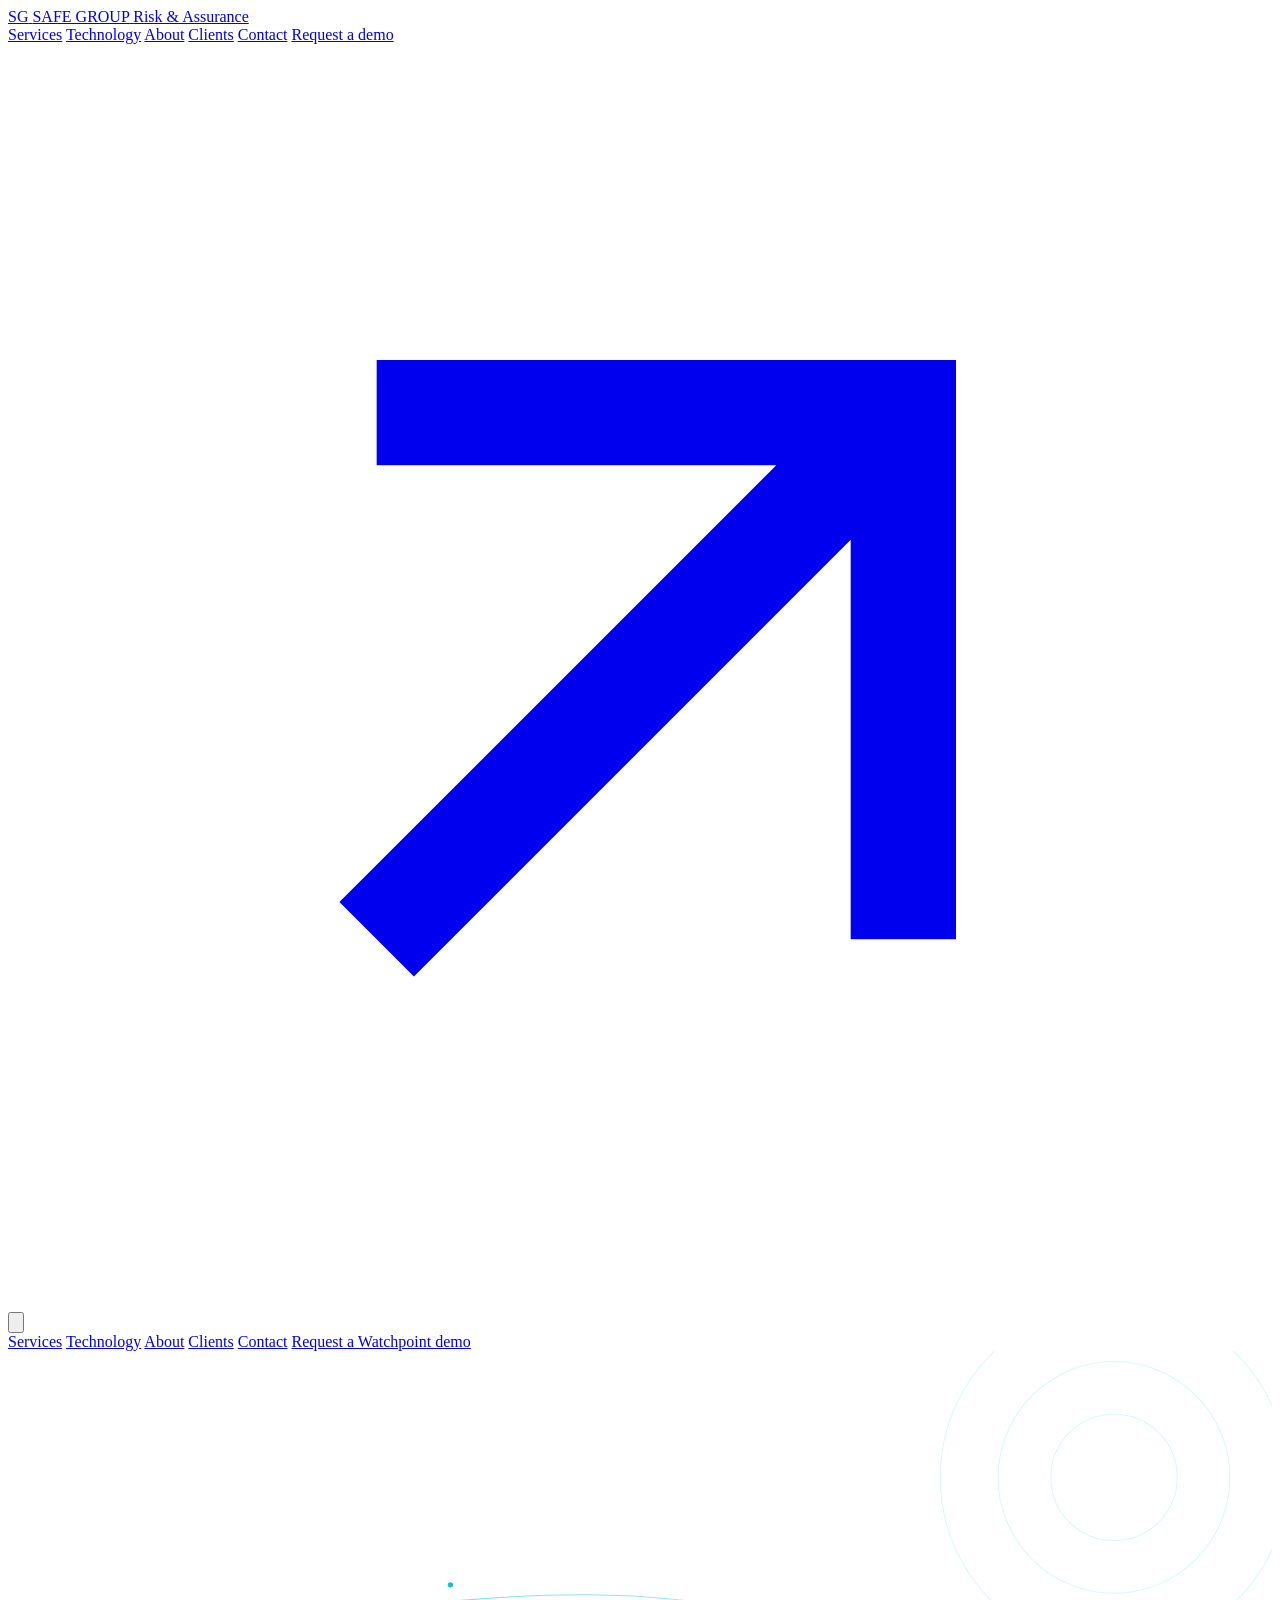
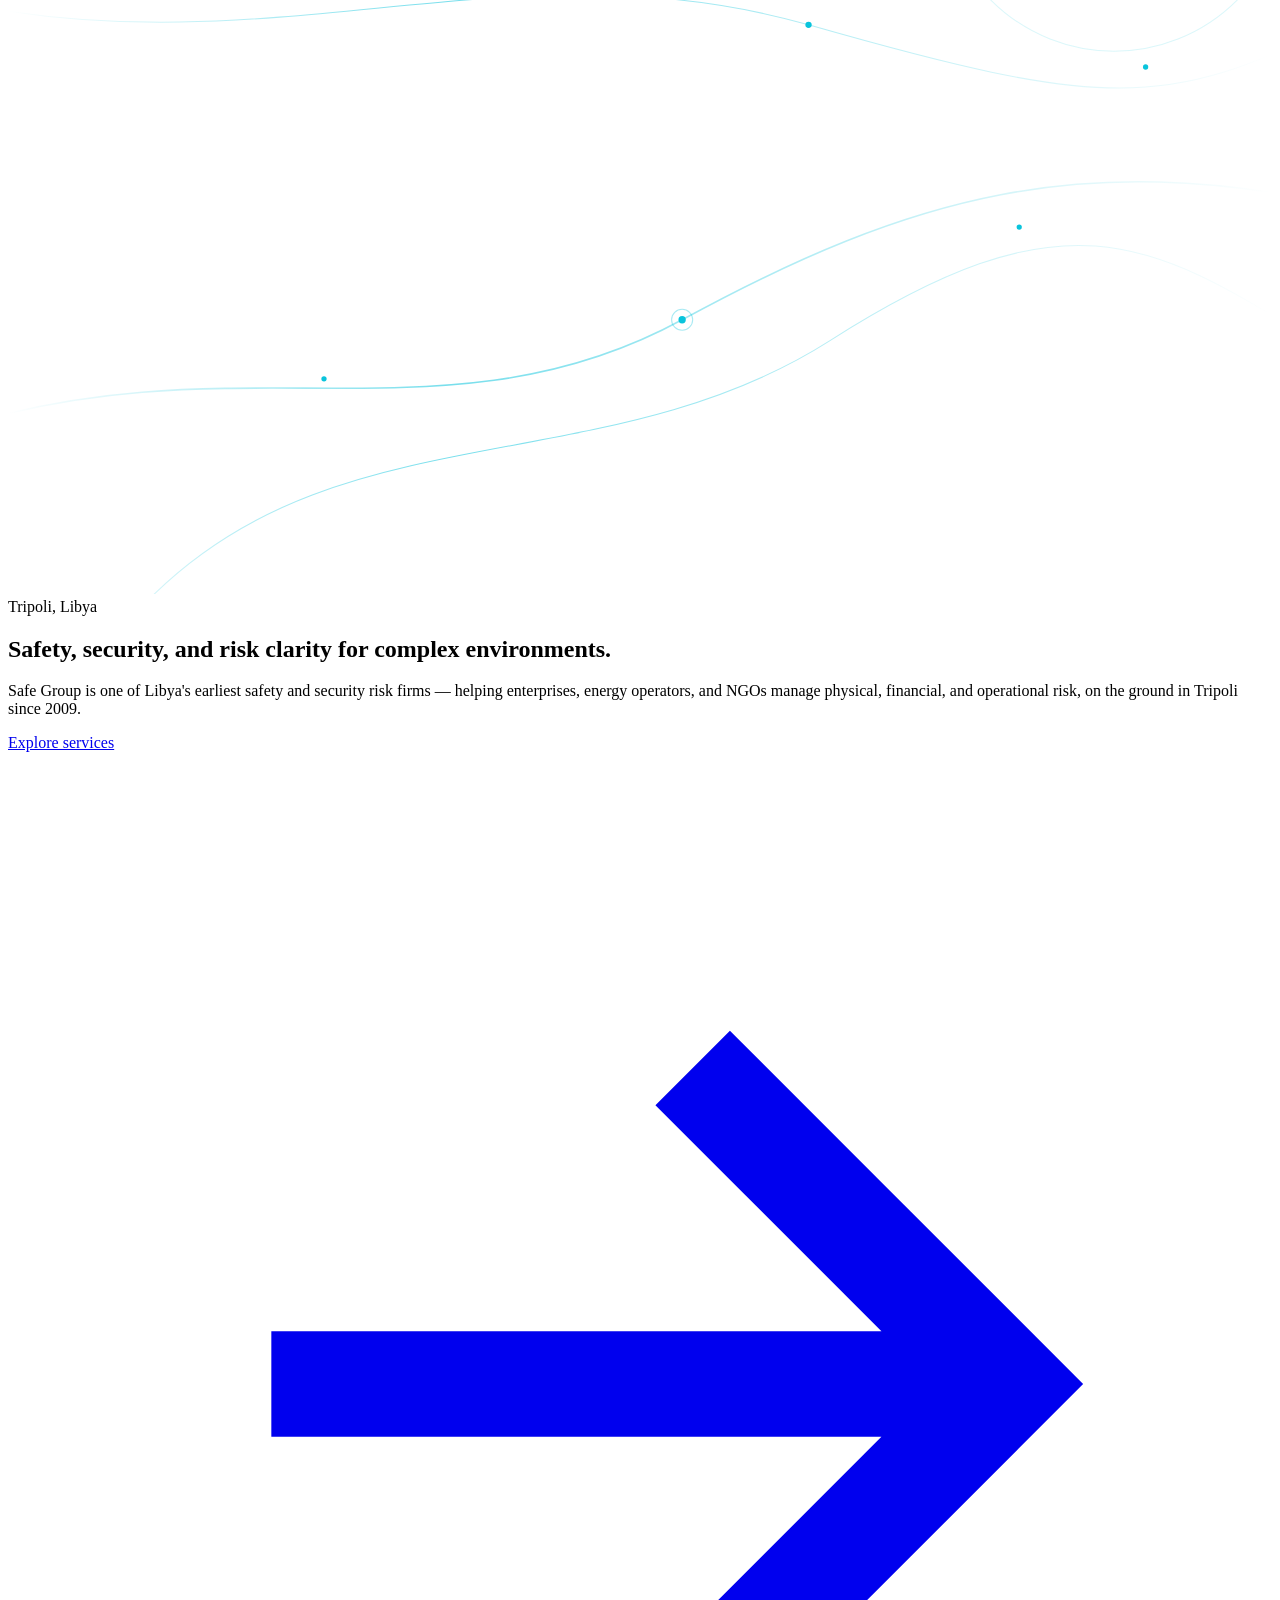
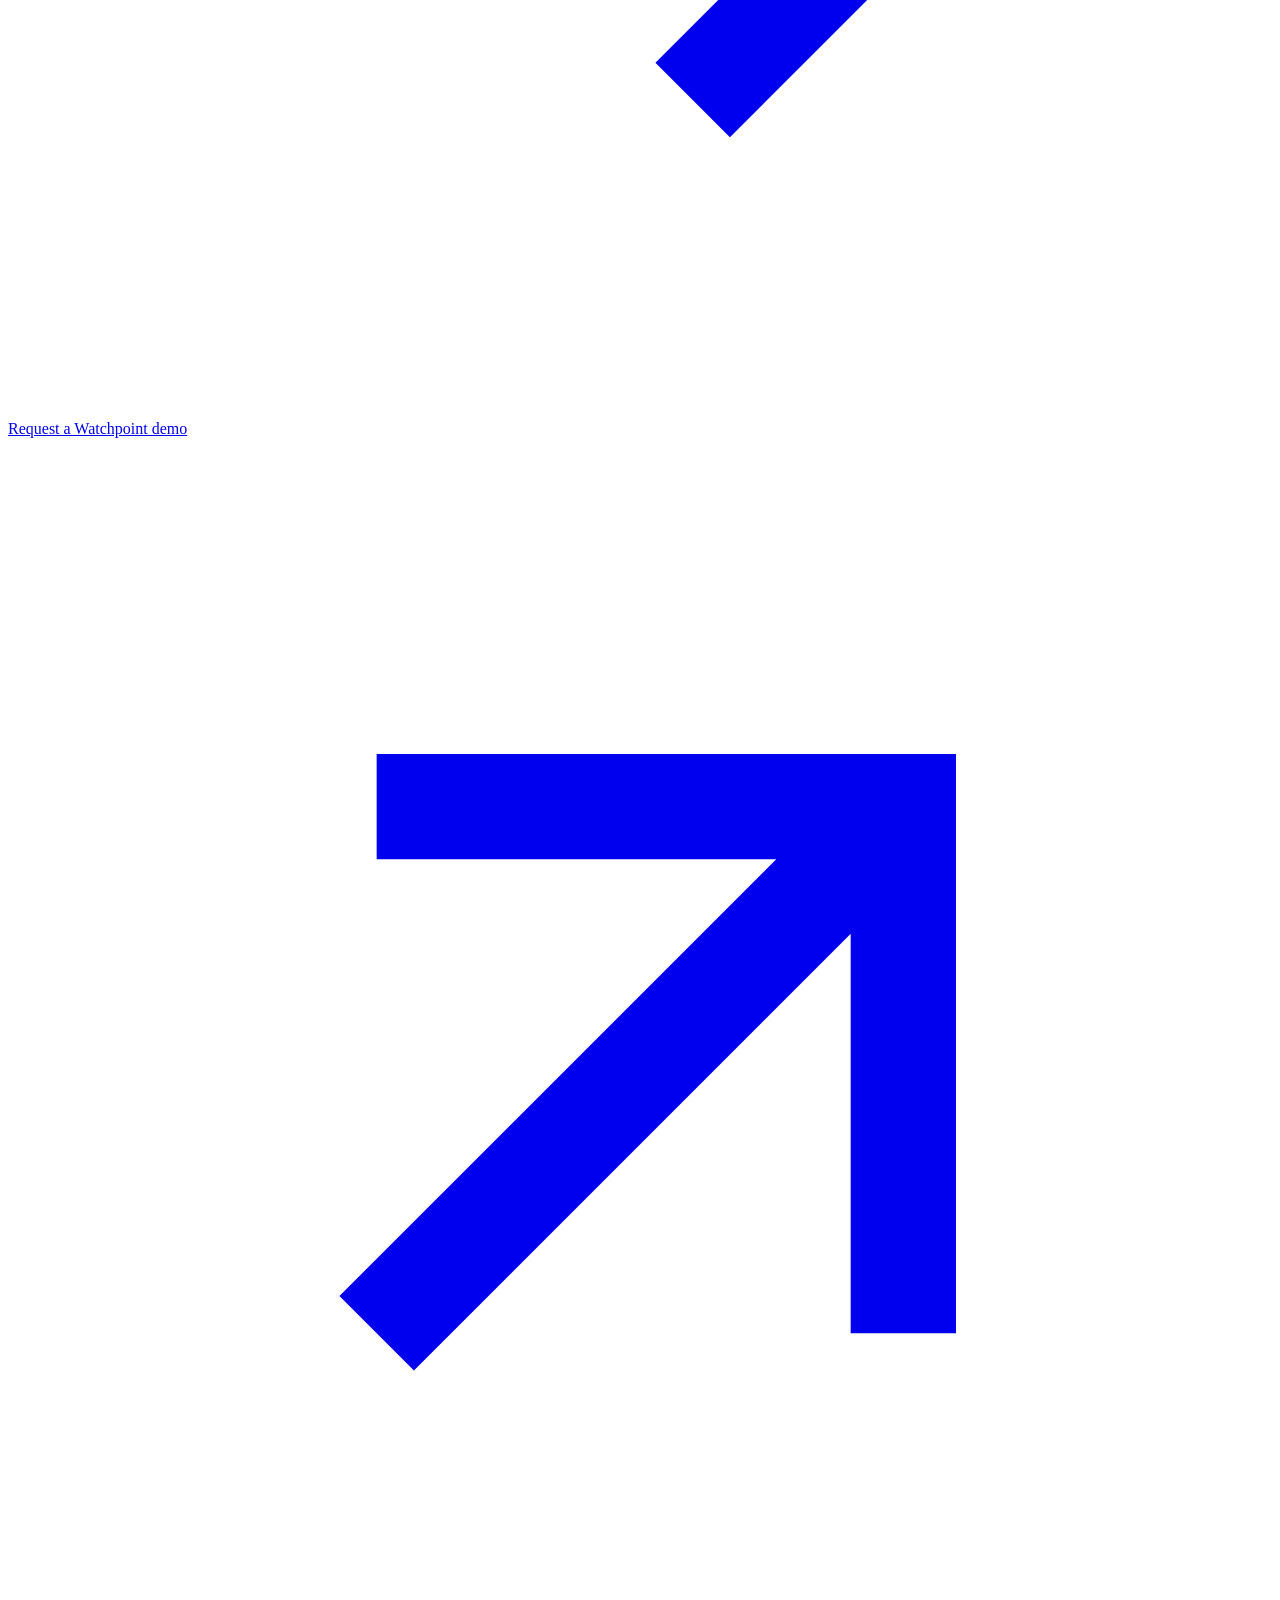
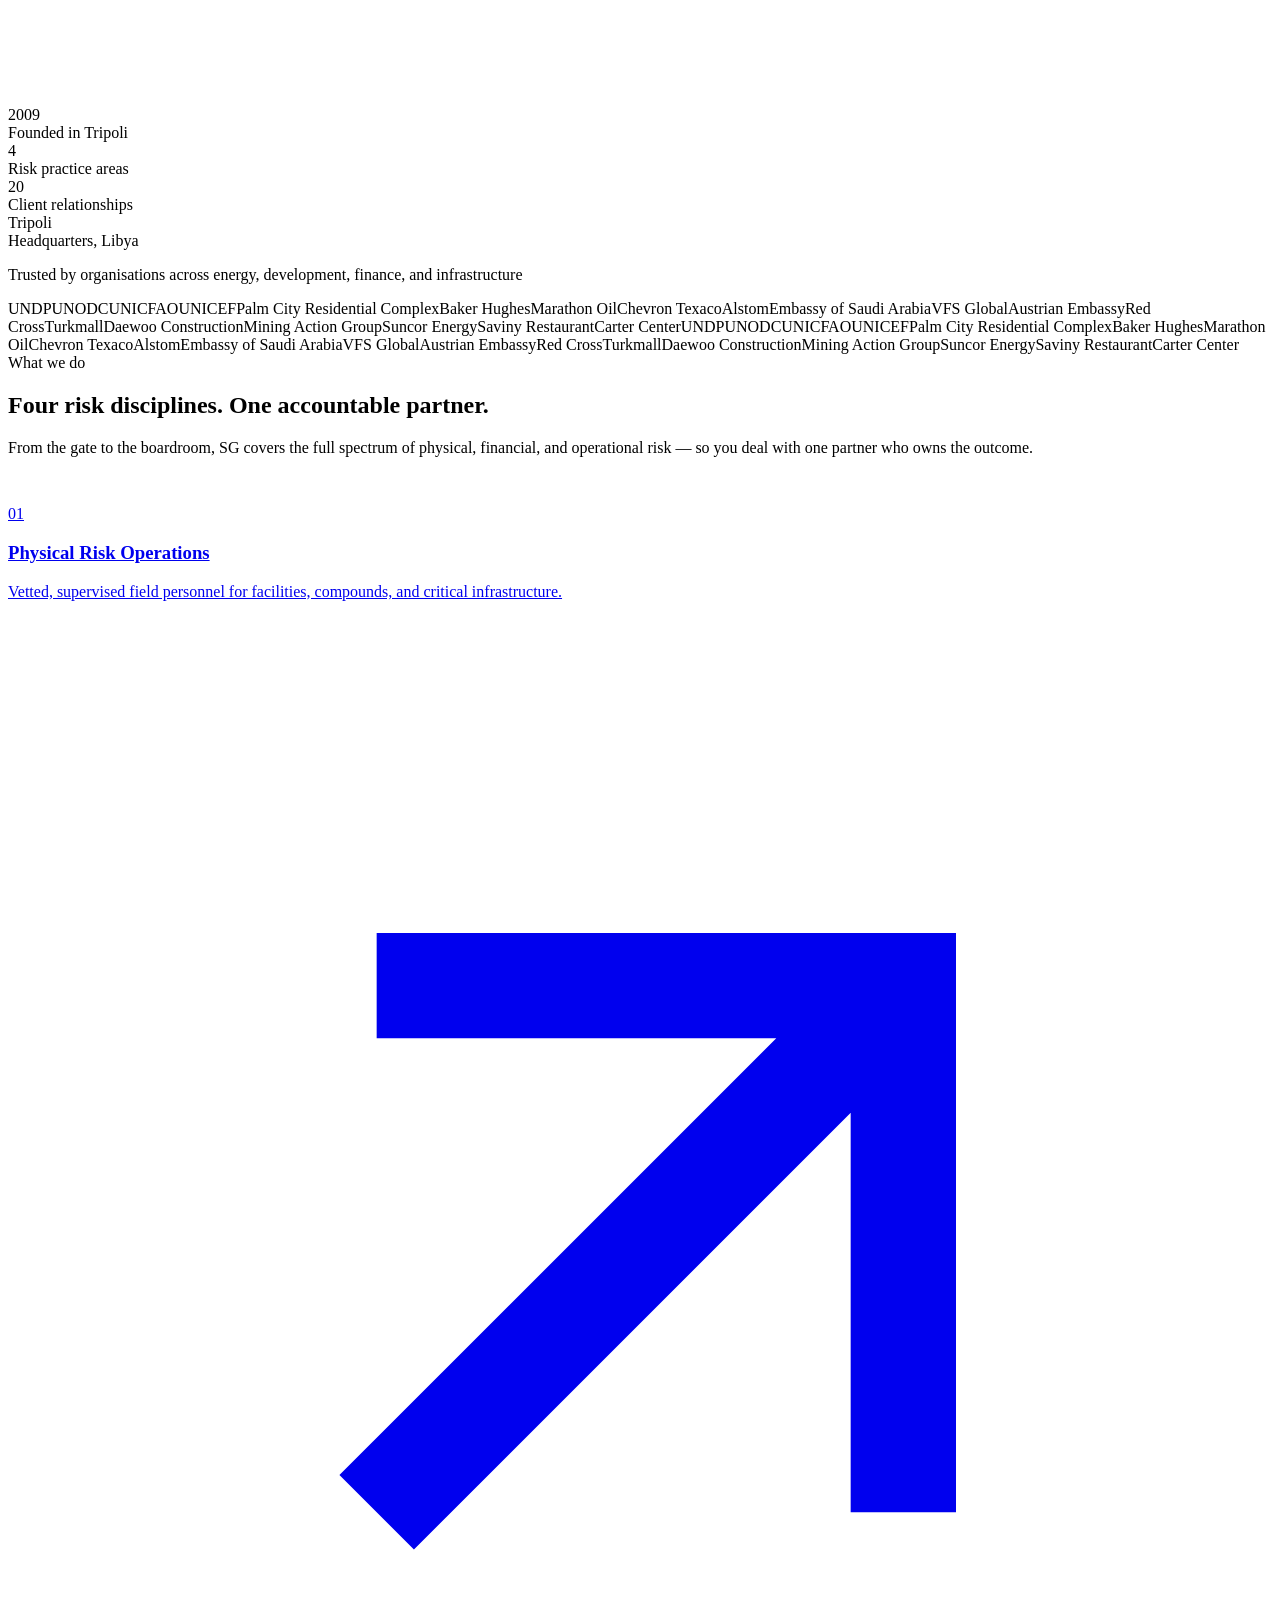
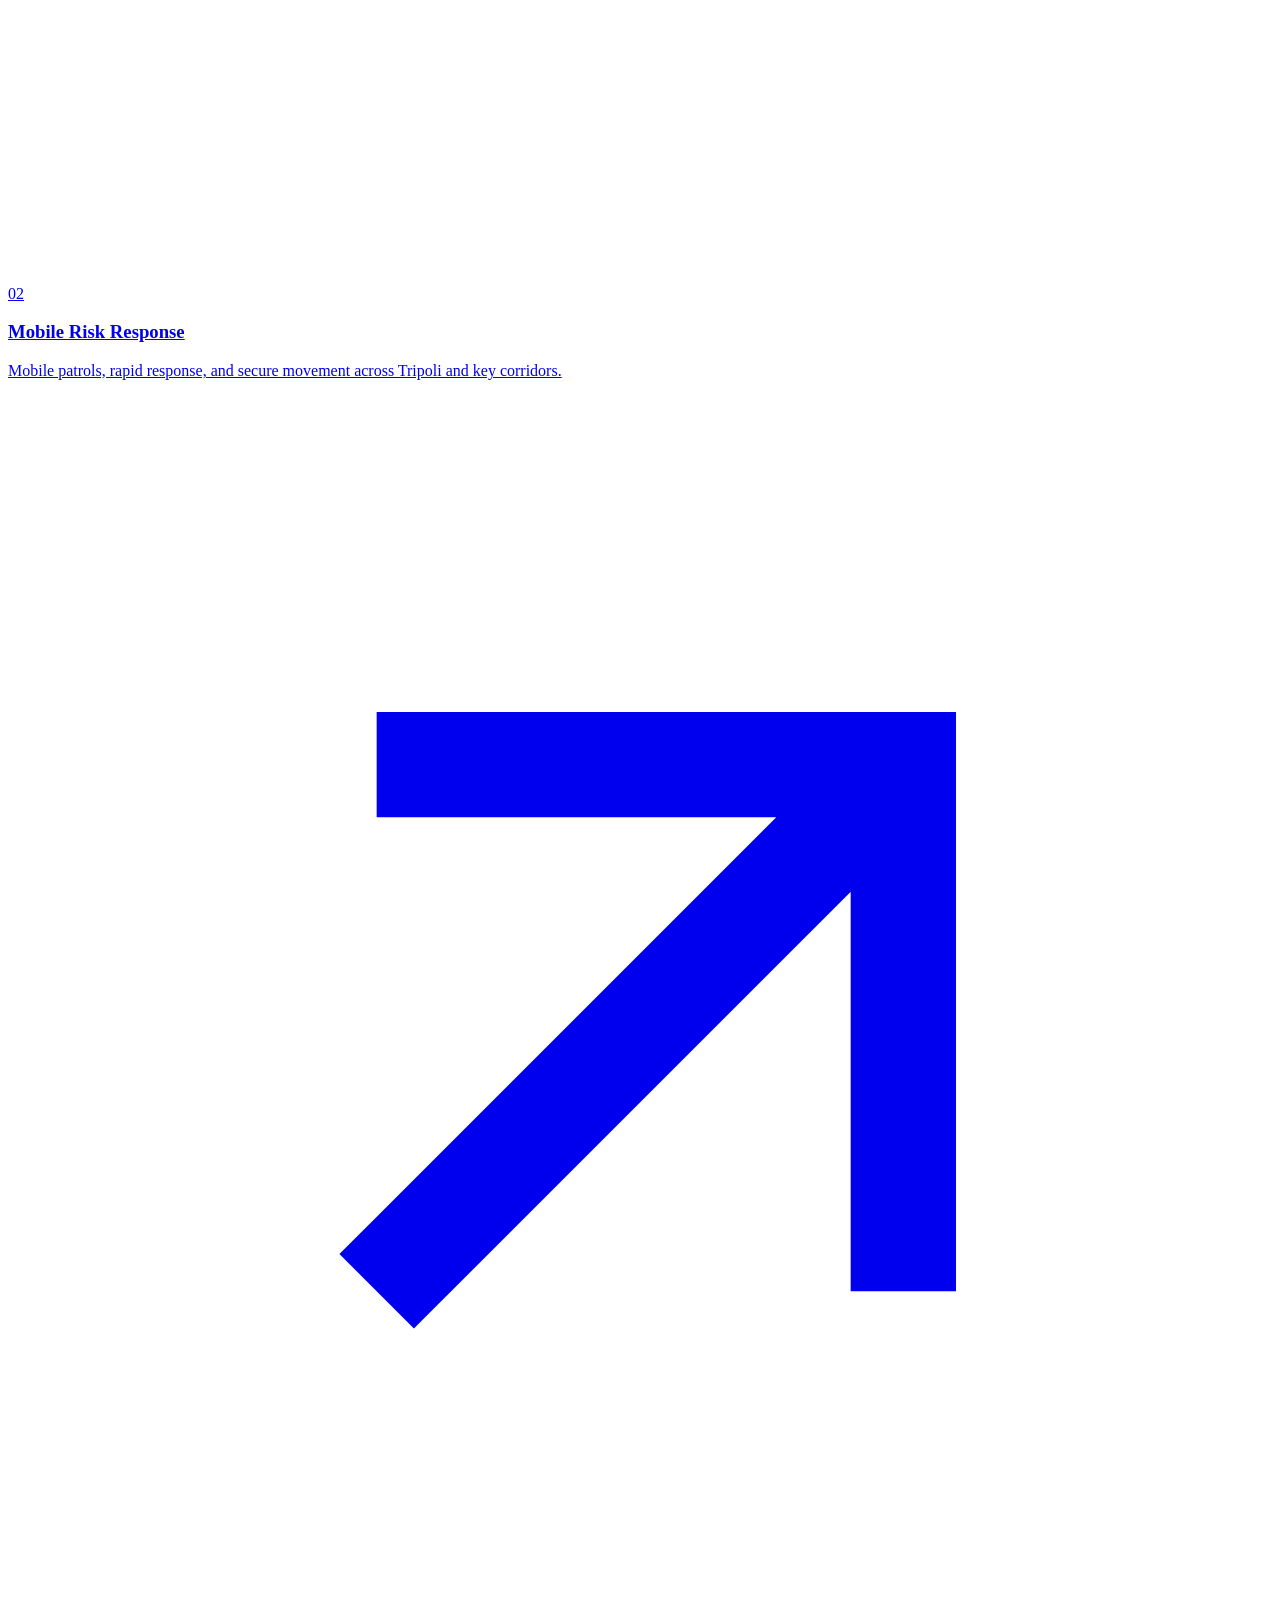
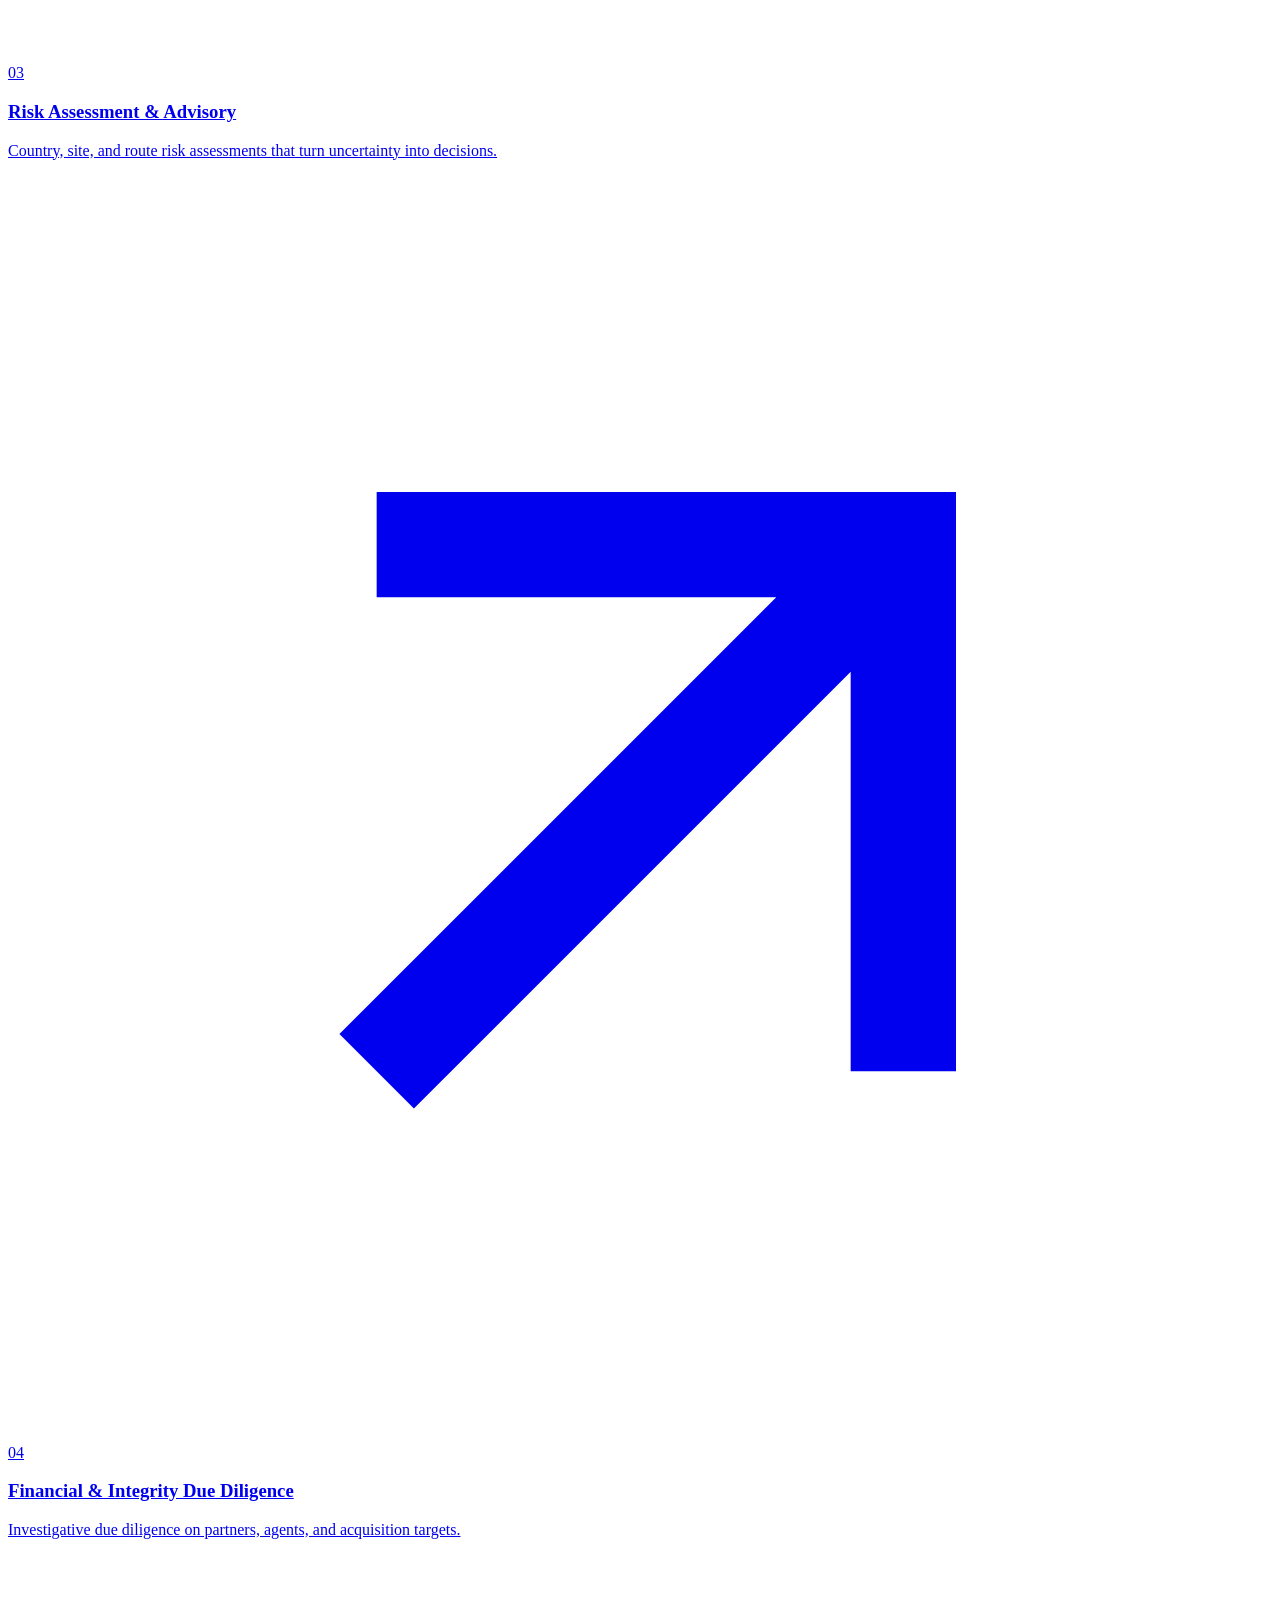
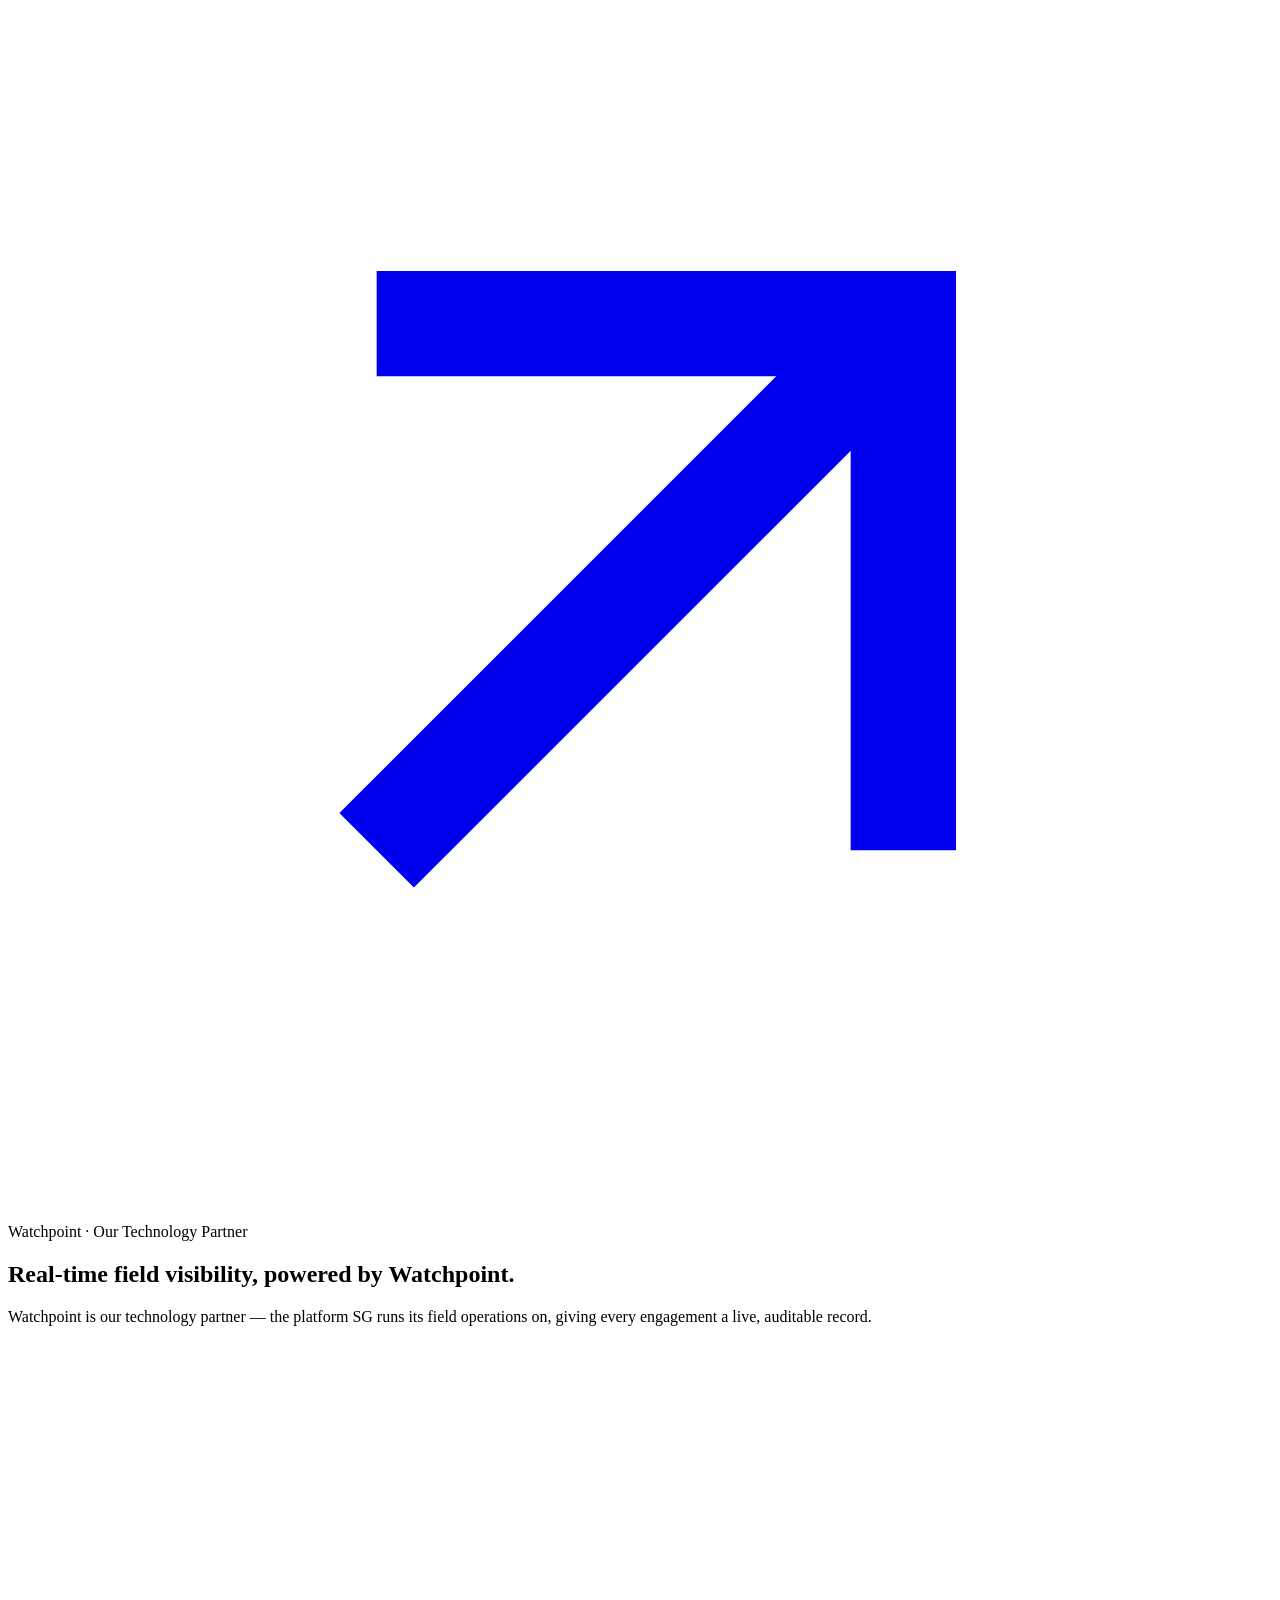
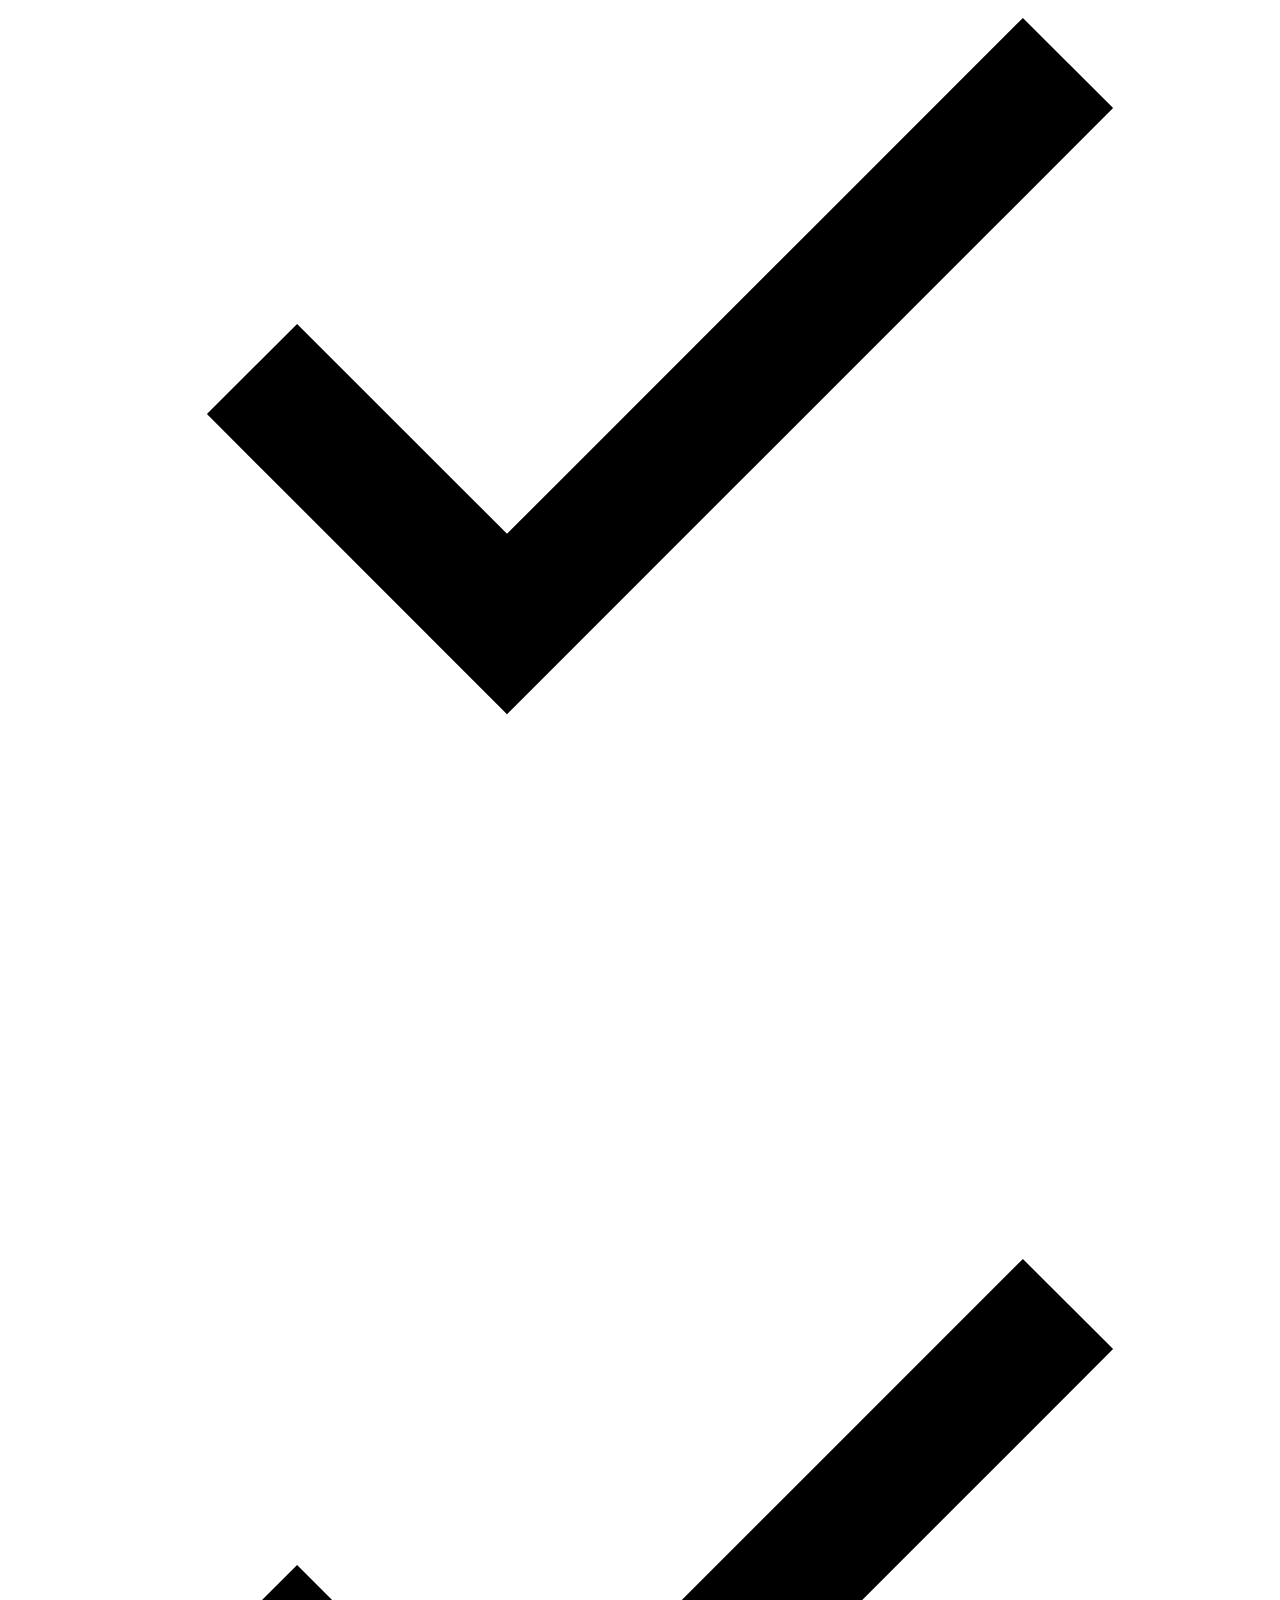
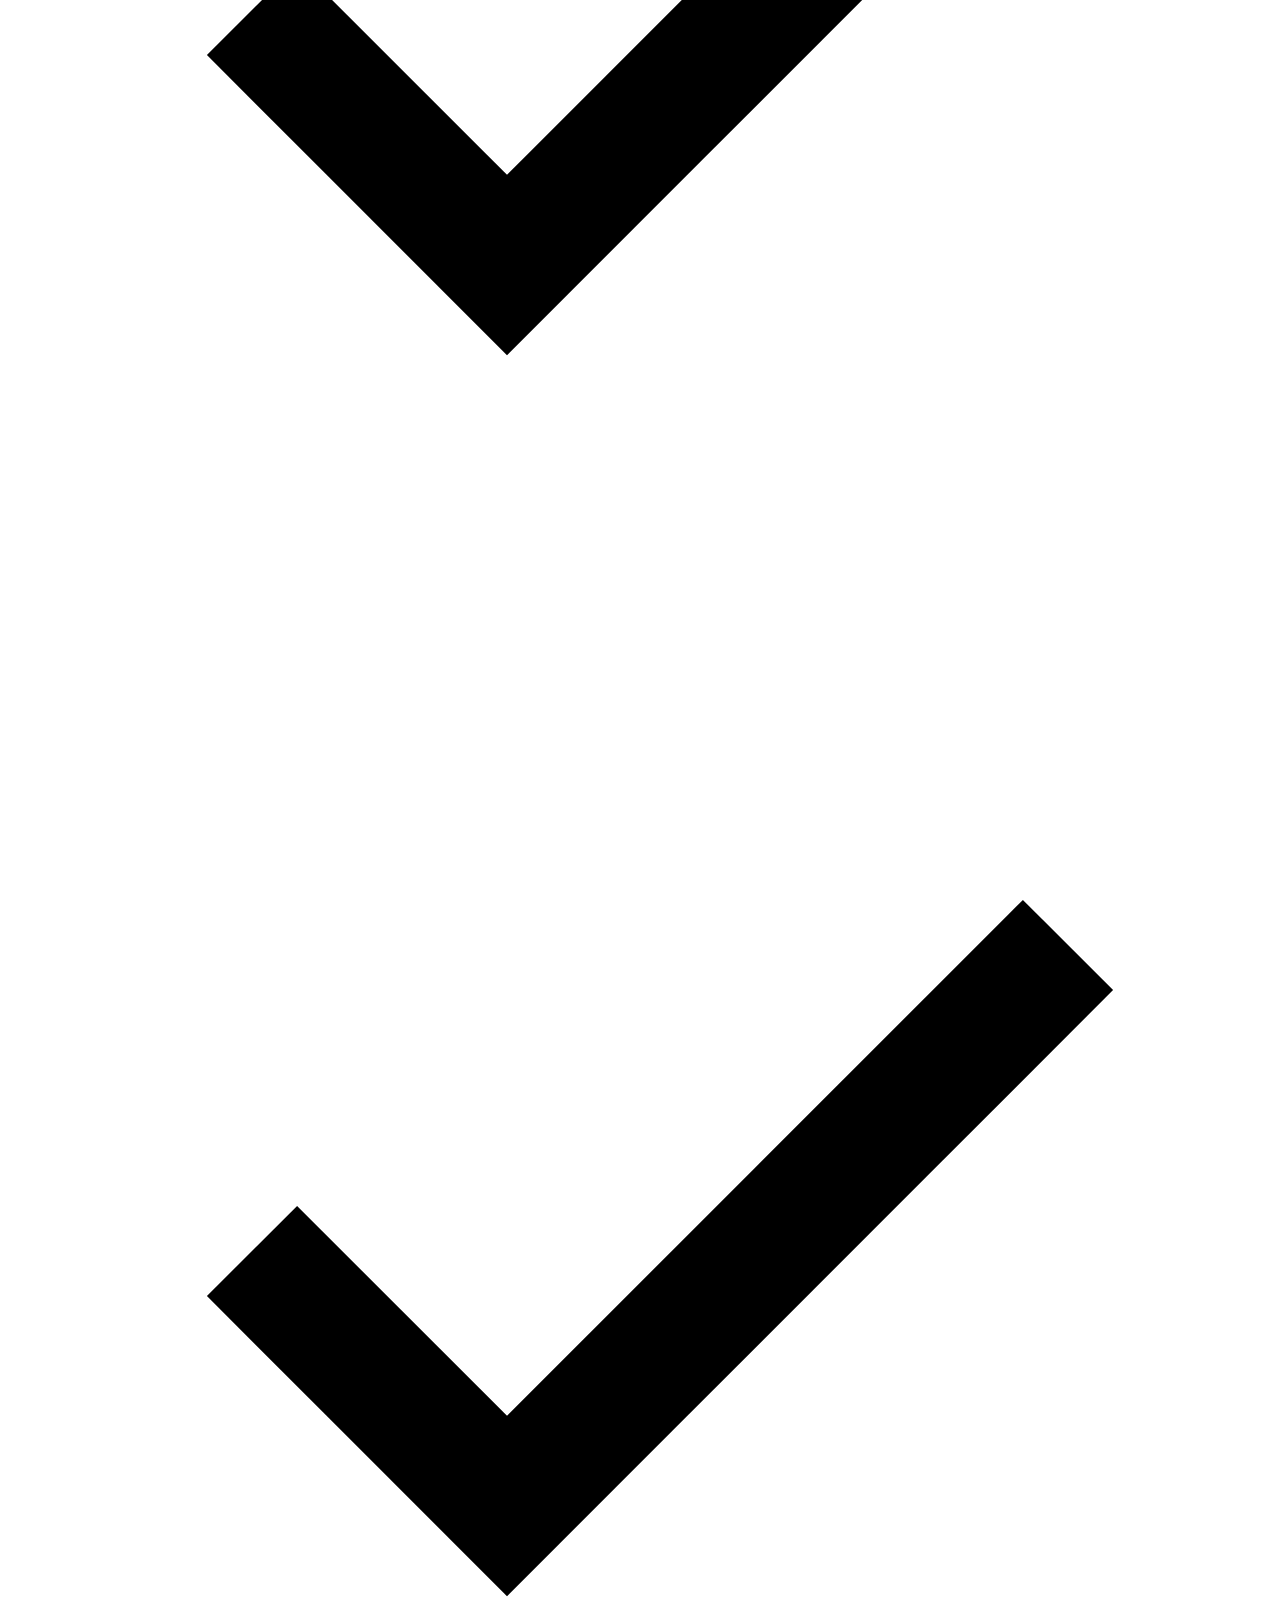
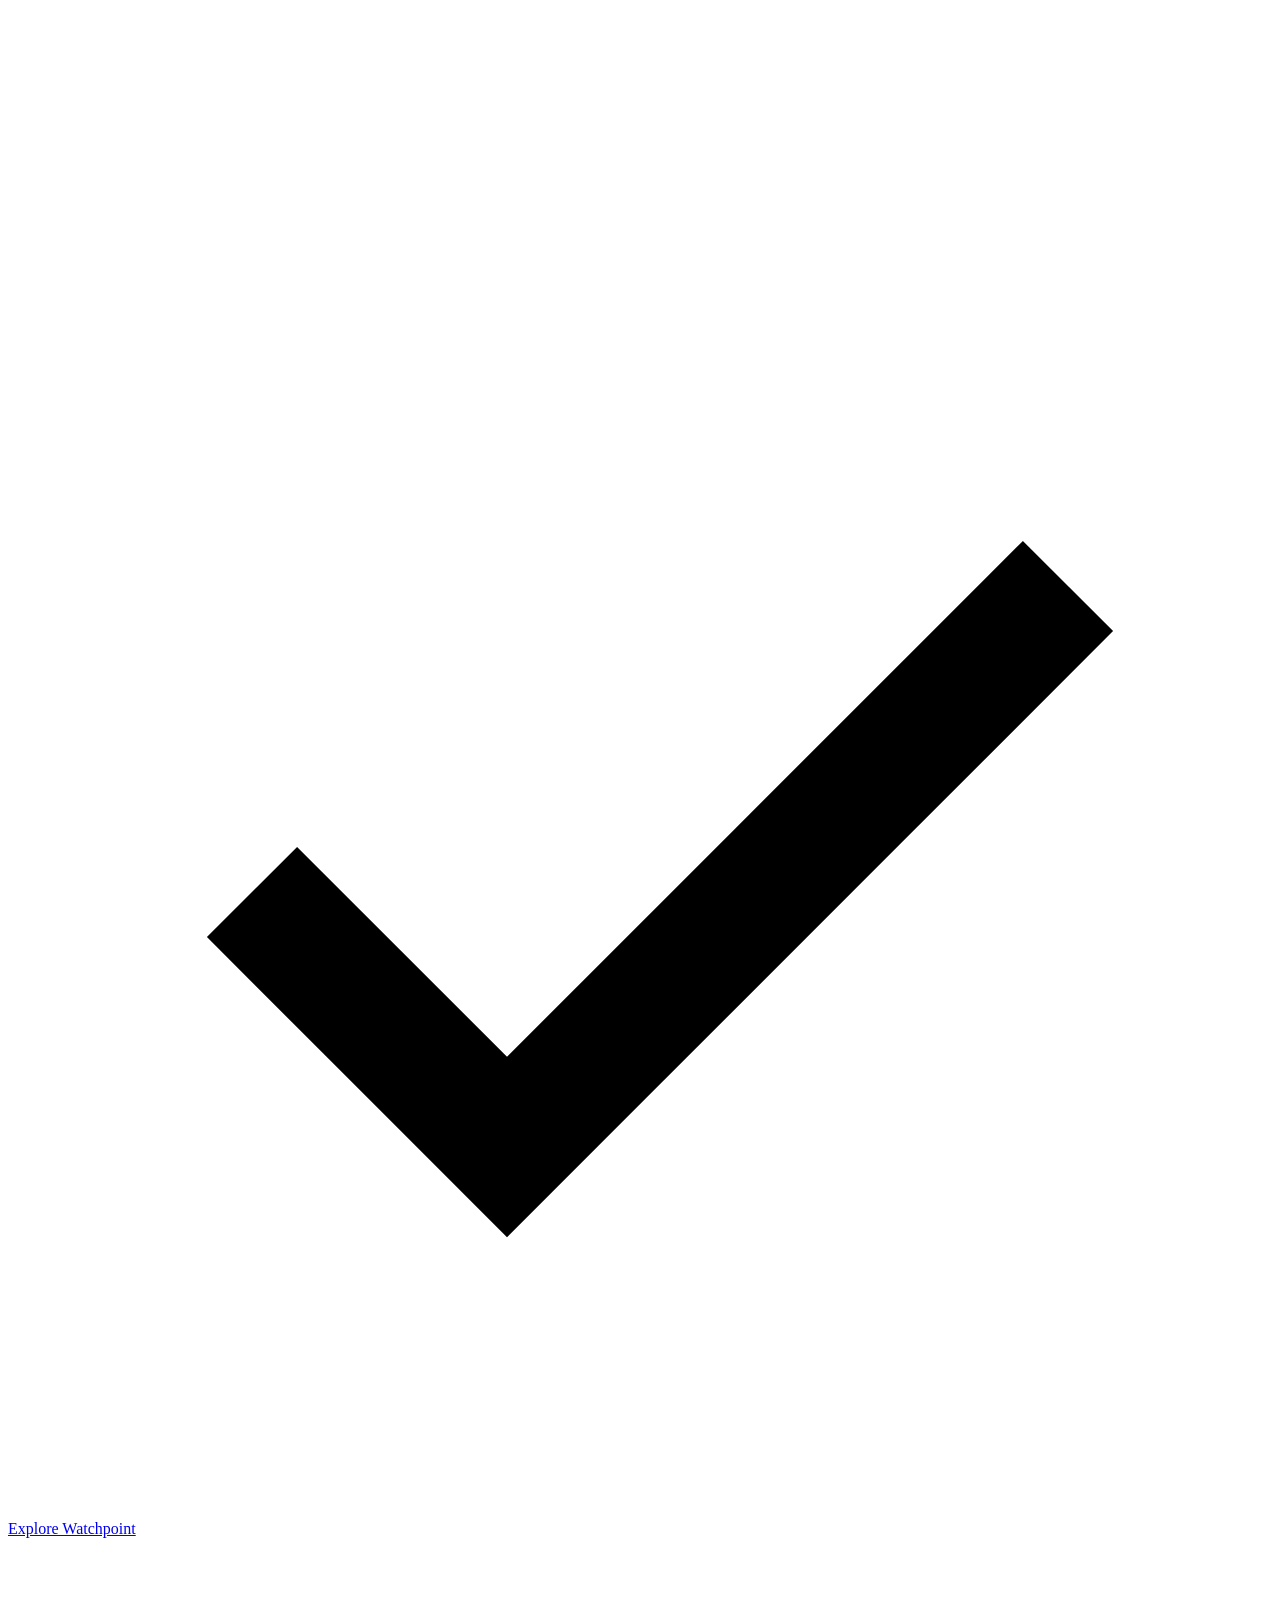
==== index.html @ c36782b5 "Add files via upload" ====
<!DOCTYPE html>
<html lang="en">
<head>
<meta charset="UTF-8">
<meta name="viewport" content="width=device-width, initial-scale=1.0">
<title>Safe Group — Safety & Security Risk Management in Libya</title>
<meta name="description" content="Safe Group (SG), founded in 2009, is one of Libya's earliest safety and security risk firms — physical risk operations, mobile response, risk assessment, and financial due diligence for enterprises, energy operators, and NGOs. Tripoli headquartered.">
<link rel="stylesheet" href="assets/styles.css">
</head>
<body>

<header class="site">
  <div class="barinner">
    <a href="index.html" class="brand" aria-label="Safe Group home">
      <span class="brand-mark"><span>SG</span></span>
      <span class="brand-text">
        <span class="name font-display">SAFE GROUP</span>
        <span class="sub">Risk &amp; Assurance</span>
      </span>
    </a>
    <nav class="primary" aria-label="Primary">
      <a href="services.html" class="navlink">Services</a>
      <a href="watchpoint.html" class="navlink">Technology</a>
      <a href="about.html" class="navlink">About</a>
      <a href="clients.html" class="navlink">Clients</a>
      <a href="contact.html" class="navlink">Contact</a>
      <a href="contact.html?topic=watchpoint" class="btn-demo-nav">Request a demo
        <svg class="icon-sm" viewBox="0 0 24 24" fill="none" stroke="currentColor" stroke-width="2"><path d="M7 17 17 7M7 7h10v10"/></svg>
      </a>
    </nav>
    <button class="nav-toggle" aria-label="Open menu" aria-expanded="false">
      <svg class="icon" viewBox="0 0 24 24" fill="none" stroke="currentColor" stroke-width="2"><line x1="3" y1="6" x2="21" y2="6"/><line x1="3" y1="12" x2="21" y2="12"/><line x1="3" y1="18" x2="21" y2="18"/></svg>
    </button>
  </div>
  <nav class="mobile-nav" aria-label="Mobile">
    <a href="services.html" class="navlink">Services</a>
    <a href="watchpoint.html" class="navlink">Technology</a>
    <a href="about.html" class="navlink">About</a>
    <a href="clients.html" class="navlink">Clients</a>
    <a href="contact.html" class="navlink">Contact</a>
    <a href="contact.html?topic=watchpoint" class="btn btn-primary btn-demo-nav">Request a Watchpoint demo</a>
  </nav>
</header>

<section class="hero">
  <div class="geo-backdrop" aria-hidden="true">
    <div class="bg-geo-grid" style="position:absolute;inset:0;"></div>
    <svg viewBox="0 0 1200 800" preserveAspectRatio="xMidYMid slice" fill="none">
      <defs>
        <linearGradient id="routeGrad" x1="0" y1="0" x2="1200" y2="0" gradientUnits="userSpaceOnUse">
          <stop offset="0" stop-color="hsl(187 92% 45%)" stop-opacity="0"/>
          <stop offset="0.35" stop-color="hsl(187 92% 45%)" stop-opacity="0.55"/>
          <stop offset="0.7" stop-color="hsl(187 92% 45%)" stop-opacity="0.25"/>
          <stop offset="1" stop-color="hsl(187 92% 45%)" stop-opacity="0"/>
        </linearGradient>
      </defs>
      <path d="M-40 640 C 220 560, 420 660, 640 540 S 1020 380, 1260 430" stroke="url(#routeGrad)" stroke-width="1.5" class="geo-route"/>
      <path d="M-40 240 C 260 300, 480 180, 760 260 S 1100 340, 1260 260" stroke="url(#routeGrad)" stroke-width="1" class="geo-route-slow"/>
      <path d="M120 820 C 300 620, 560 700, 780 560 S 1080 460, 1240 560" stroke="url(#routeGrad)" stroke-width="1" class="geo-route" style="animation-duration:48s"/>
      <g fill="hsl(187 92% 45%)">
        <circle cx="640" cy="540" r="3.5" class="geo-node-dot"/>
        <circle cx="640" cy="540" r="10" fill="none" stroke="hsl(187 92% 45%)" stroke-opacity="0.35" class="geo-node-dot"/>
        <circle cx="300" cy="596" r="2.5" class="geo-node-dot" style="animation-delay:.8s"/>
        <circle cx="960" cy="452" r="2.5" class="geo-node-dot" style="animation-delay:1.6s"/>
        <circle cx="760" cy="260" r="3" class="geo-node-dot" style="animation-delay:.4s"/>
        <circle cx="420" cy="222" r="2.5" class="geo-node-dot" style="animation-delay:2s"/>
        <circle cx="1080" cy="300" r="2.5" class="geo-node-dot" style="animation-delay:1.1s"/>
      </g>
      <g stroke="hsl(187 92% 45%)" stroke-opacity="0.14" fill="none">
        <circle cx="1050" cy="120" r="60"/>
        <circle cx="1050" cy="120" r="110"/>
        <circle cx="1050" cy="120" r="165"/>
      </g>
    </svg>
    <div class="fade"></div>
  </div>
  <div class="wrap">
    <div class="reveal in">
      <span class="eyebrow-pill"><span class="pulse-dot"></span>Tripoli, Libya</span>
      <h1 class="hero-h1 font-display">Safety, security, and risk clarity for complex environments.</h1>
      <p class="hero-lede">Safe Group is one of Libya's earliest safety and security risk firms — helping enterprises, energy operators, and NGOs manage physical, financial, and operational risk, on the ground in Tripoli since 2009.</p>
      <div class="hero-actions">
        <a href="services.html" class="btn btn-primary">Explore services
          <svg class="icon-sm" viewBox="0 0 24 24" fill="none" stroke="currentColor" stroke-width="2"><path d="M5 12h14M13 6l6 6-6 6"/></svg>
        </a>
        <a href="contact.html?topic=watchpoint" class="btn btn-outline">Request a Watchpoint demo
          <svg class="icon-sm" viewBox="0 0 24 24" fill="none" stroke="currentColor" stroke-width="2"><path d="M7 17 17 7M7 7h10v10"/></svg>
        </a>
      </div>
      <div class="stat-grid">
        <div class="stat-cell"><div class="val font-display">2009</div><div class="lbl">Founded in Tripoli</div></div>
        <div class="stat-cell"><div class="val font-display">4</div><div class="lbl">Risk practice areas</div></div>
        <div class="stat-cell"><div class="val font-display">20</div><div class="lbl">Client relationships</div></div>
        <div class="stat-cell"><div class="val font-display">Tripoli</div><div class="lbl">Headquarters, Libya</div></div>
      </div>
    </div>
  </div>
</section>

<section class="strip">
  <p class="strip-label">Trusted by organisations across energy, development, finance, and infrastructure</p>
  <div class="marquee-mask">
    <div class="marquee-track" id="marquee"></div>
  </div>
</section>

<section class="section bordered">
  <div class="wrap">
    <div class="section-head reveal">
      <span class="eyebrow">What we do</span>
      <h2 class="font-display">Four risk disciplines. One accountable partner.</h2>
      <p>From the gate to the boardroom, SG covers the full spectrum of physical, financial, and operational risk — so you deal with one partner who owns the outcome.</p>
    </div>
    <div class="dossier-list" style="margin-top:48px;">
      <a href="services.html#physical-risk" class="dossier-item reveal">
        <span class="idx font-display">01</span>
        <span>
          <h3 class="font-display">Physical Risk Operations</h3>
          <p>Vetted, supervised field personnel for facilities, compounds, and critical infrastructure.</p>
        </span>
        <svg class="arrow icon" viewBox="0 0 24 24" fill="none" stroke="currentColor" stroke-width="2"><path d="M7 17 17 7M7 7h10v10"/></svg>
      </a>
      <a href="services.html#mobile-risk" class="dossier-item reveal">
        <span class="idx font-display">02</span>
        <span>
          <h3 class="font-display">Mobile Risk Response</h3>
          <p>Mobile patrols, rapid response, and secure movement across Tripoli and key corridors.</p>
        </span>
        <svg class="arrow icon" viewBox="0 0 24 24" fill="none" stroke="currentColor" stroke-width="2"><path d="M7 17 17 7M7 7h10v10"/></svg>
      </a>
      <a href="services.html#risk-assessment" class="dossier-item reveal">
        <span class="idx font-display">03</span>
        <span>
          <h3 class="font-display">Risk Assessment &amp; Advisory</h3>
          <p>Country, site, and route risk assessments that turn uncertainty into decisions.</p>
        </span>
        <svg class="arrow icon" viewBox="0 0 24 24" fill="none" stroke="currentColor" stroke-width="2"><path d="M7 17 17 7M7 7h10v10"/></svg>
      </a>
      <a href="services.html#due-diligence" class="dossier-item reveal">
        <span class="idx font-display">04</span>
        <span>
          <h3 class="font-display">Financial &amp; Integrity Due Diligence</h3>
          <p>Investigative due diligence on partners, agents, and acquisition targets.</p>
        </span>
        <svg class="arrow icon" viewBox="0 0 24 24" fill="none" stroke="currentColor" stroke-width="2"><path d="M7 17 17 7M7 7h10v10"/></svg>
      </a>
    </div>
  </div>
</section>

<section class="section tinted" style="position:relative; overflow:hidden;">
  <div class="geo-backdrop dim" aria-hidden="true">
    <div class="bg-geo-grid" style="position:absolute;inset:0;"></div>
  </div>
  <div class="wrap" style="position:relative;">
    <div class="split wide-left">
      <div class="reveal">
        <span class="eyebrow">Watchpoint · Our Technology Partner</span>
        <h2 class="font-display std">Real-time field visibility, powered by Watchpoint.</h2>
        <p class="section-desc">Watchpoint is our technology partner — the platform SG runs its field operations on, giving every engagement a live, auditable record.</p>
        <ul style="margin-top:28px; display:flex; flex-direction:column; gap:14px;">
          <li style="display:flex; gap:12px; font-size:14.5px; align-items:flex-start;">
            <svg class="icon-sm" style="margin-top:3px; color:var(--primary); flex-shrink:0;" viewBox="0 0 24 24" fill="none" stroke="currentColor" stroke-width="2.5"><path d="M20 6 9 17l-5-5"/></svg>
            Real-time tracking of officers, patrols, and sites
          </li>
          <li style="display:flex; gap:12px; font-size:14.5px; align-items:flex-start;">
            <svg class="icon-sm" style="margin-top:3px; color:var(--primary); flex-shrink:0;" viewBox="0 0 24 24" fill="none" stroke="currentColor" stroke-width="2.5"><path d="M20 6 9 17l-5-5"/></svg>
            AI-assisted incident classification that surfaces what matters
          </li>
          <li style="display:flex; gap:12px; font-size:14.5px; align-items:flex-start;">
            <svg class="icon-sm" style="margin-top:3px; color:var(--primary); flex-shrink:0;" viewBox="0 0 24 24" fill="none" stroke="currentColor" stroke-width="2.5"><path d="M20 6 9 17l-5-5"/></svg>
            Offline-first mobile app for low-connectivity environments
          </li>
          <li style="display:flex; gap:12px; font-size:14.5px; align-items:flex-start;">
            <svg class="icon-sm" style="margin-top:3px; color:var(--primary); flex-shrink:0;" viewBox="0 0 24 24" fill="none" stroke="currentColor" stroke-width="2.5"><path d="M20 6 9 17l-5-5"/></svg>
            Geofenced clock-in — attendance verified by location
          </li>
        </ul>
        <div class="hero-actions">
          <a href="watchpoint.html" class="btn btn-primary">Explore Watchpoint
            <svg class="icon-sm" viewBox="0 0 24 24" fill="none" stroke="currentColor" stroke-width="2"><path d="M5 12h14M13 6l6 6-6 6"/></svg>
          </a>
          <a href="contact.html?topic=watchpoint" class="btn btn-outline">Request a demo</a>
        </div>
      </div>
      <div class="reveal">
        <div class="wp-mock">
          <div class="bar"><span class="dot"></span><span class="dot"></span><span class="dot"></span><span class="title">Watchpoint — Live Operations</span></div>
          <div class="screen">
            <div class="wp-row"><span class="l"><span class="led"></span>Site 04 — North Perimeter</span><span class="r">On shift</span></div>
            <div class="wp-row"><span class="l"><span class="led"></span>Mobile Unit 2 — Corridor B</span><span class="r">Patrolling</span></div>
            <div class="wp-row"><span class="l"><span class="led"></span>Occurrence #1182 logged</span><span class="r">2 min ago</span></div>
            <div class="wp-map"></div>
          </div>
        </div>
      </div>
    </div>
  </div>
</section>

<section class="section">
  <div class="wrap">
    <div class="split wide-left">
      <div class="reveal">
        <span class="eyebrow">Our history</span>
        <h2 class="font-display std">One of Libya's earliest risk and field operations firms.</h2>
        <p class="section-desc">Founded in Tripoli, SG grew alongside the organisations it protects — from a guarding practice built on accountability into a full-spectrum risk consultancy, with field operations run through Watchpoint, our technology partner.</p>
        <a href="about.html" style="margin-top:22px; display:inline-flex; align-items:center; gap:8px; font-size:14.5px; font-weight:600; color:var(--primary);">
          Read our story
          <svg class="icon-sm" viewBox="0 0 24 24" fill="none" stroke="currentColor" stroke-width="2"><path d="M5 12h14M13 6l6 6-6 6"/></svg>
        </a>
      </div>
      <div class="reveal">
        <div class="fact-list">
          <div class="fact-row"><span class="k">Founded</span><span class="v">2009, in Tripoli, Libya — among the first private risk and field operations firms in the country</span></div>
          <div class="fact-row"><span class="k">Footprint</span><span class="v">Headquartered in Tripoli, serving clients across Libya</span></div>
          <div class="fact-row"><span class="k">Sectors</span><span class="v">Oil &amp; gas, NGOs &amp; international organisations, finance, infrastructure</span></div>
          <div class="fact-row"><span class="k">Platform</span><span class="v">Watchpoint — our technology partner for field operations</span></div>
        </div>
      </div>
    </div>
  </div>
</section>

<section class="cta-band">
  <div class="geo-backdrop dim" aria-hidden="true"><div class="bg-geo-grid" style="position:absolute;inset:0;"></div></div>
  <div class="wrap reveal">
    <h2 class="font-display">Operating in Libya?</h2>
    <p>Talk to a team that has managed risk on the ground in Tripoli for years.</p>
    <div class="hero-actions">
      <a href="contact.html?topic=risk" class="btn btn-primary">Talk to our team
        <svg class="icon-sm" viewBox="0 0 24 24" fill="none" stroke="currentColor" stroke-width="2"><path d="M5 12h14M13 6l6 6-6 6"/></svg>
      </a>
      <a href="contact.html?topic=watchpoint" class="btn btn-outline">Request a Watchpoint demo
        <svg class="icon-sm" viewBox="0 0 24 24" fill="none" stroke="currentColor" stroke-width="2"><path d="M7 17 17 7M7 7h10v10"/></svg>
      </a>
    </div>
  </div>
</section>

<footer class="site">
  <div class="wrap footer-top">
    <div>
      <div class="footer-brand">
        <span class="brand-mark"><span>SG</span></span>
        <span class="name font-display">SAFE GROUP</span>
      </div>
      <p class="footer-about">One of Libya's earliest safety and security risk firms, founded in 2009 — protecting people, assets, and decisions across Libya.</p>
      <div class="footer-tags"><span>Tripoli · Libya</span></div>
    </div>
    <div class="footer-col">
      <h3>Services</h3>
      <ul>
        <li><a href="services.html#physical-risk">Physical Risk Operations</a></li>
        <li><a href="services.html#mobile-risk">Mobile Risk Response</a></li>
        <li><a href="services.html#risk-assessment">Risk Assessment &amp; Advisory</a></li>
        <li><a href="services.html#due-diligence">Financial &amp; Integrity Due Diligence</a></li>
      </ul>
    </div>
    <div class="footer-col">
      <h3>Company</h3>
      <ul>
        <li><a href="about.html">About &amp; history</a></li>
        <li><a href="clients.html">Clients</a></li>
        <li><a href="watchpoint.html">Technology</a></li>
        <li><a href="contact.html">Contact</a></li>
      </ul>
    </div>
    <div class="footer-col">
      <h3>Contact</h3>
      <ul>
        <li class="fitem"><svg class="icon-sm" viewBox="0 0 24 24" fill="none" stroke="currentColor" stroke-width="2"><path d="M4 4h16v16H4z" opacity="0"/><path d="M22 6 12 13 2 6"/><path d="M2 6h20v12H2z"/></svg><a href="mailto:info@safegroup.ly">info@safegroup.ly</a></li>
        <li class="fitem"><svg class="icon-sm" viewBox="0 0 24 24" fill="none" stroke="currentColor" stroke-width="2"><path d="M22 16.9v3a2 2 0 0 1-2.2 2 19.8 19.8 0 0 1-8.6-3 19.5 19.5 0 0 1-6-6 19.8 19.8 0 0 1-3-8.7A2 2 0 0 1 4.1 2h3a2 2 0 0 1 2 1.7c.1.9.3 1.8.6 2.7a2 2 0 0 1-.4 2.1L8 9.9a16 16 0 0 0 6 6l1.4-1.4a2 2 0 0 1 2.1-.4c.9.3 1.8.5 2.7.6a2 2 0 0 1 1.8 2.2z"/></svg><span>+218 21 000 0000</span></li>
        <li class="fitem"><svg class="icon-sm" viewBox="0 0 24 24" fill="none" stroke="currentColor" stroke-width="2"><path d="M21 10c0 7-9 13-9 13s-9-6-9-13a9 9 0 0 1 18 0z"/><circle cx="12" cy="10" r="3"/></svg><span>Tripoli, Libya</span></li>
      </ul>
    </div>
  </div>
  <div class="wrap footer-bottom">
    <span>© 2026 Safe Group (SG). All rights reserved.</span>
    <span class="tag">Risk · Field Operations · Technology</span>
  </div>
</footer>

<script src="assets/main.js"></script>
<script>
  // Set active nav link
  document.querySelectorAll('a.navlink').forEach((a) => {
    if (a.getAttribute('href') === 'index.html') a.classList.add('active');
  });
  // Build client marquee
  const clients = ['UNDP','UNODC','UNIC','FAO','UNICEF','Palm City Residential Complex','Baker Hughes','Marathon Oil','Chevron Texaco','Alstom','Embassy of Saudi Arabia','VFS Global','Austrian Embassy','Red Cross','Turkmall','Daewoo Construction','Mining Action Group','Suncor Energy','Saviny Restaurant','Carter Center'];
  const track = document.getElementById('marquee');
  if (track) {
    const all = [...clients, ...clients];
    track.innerHTML = all.map(name => `<span class="client-mark"><span class="diamond"></span>${name}</span>`).join('');
  }
</script>
</body>
</html>
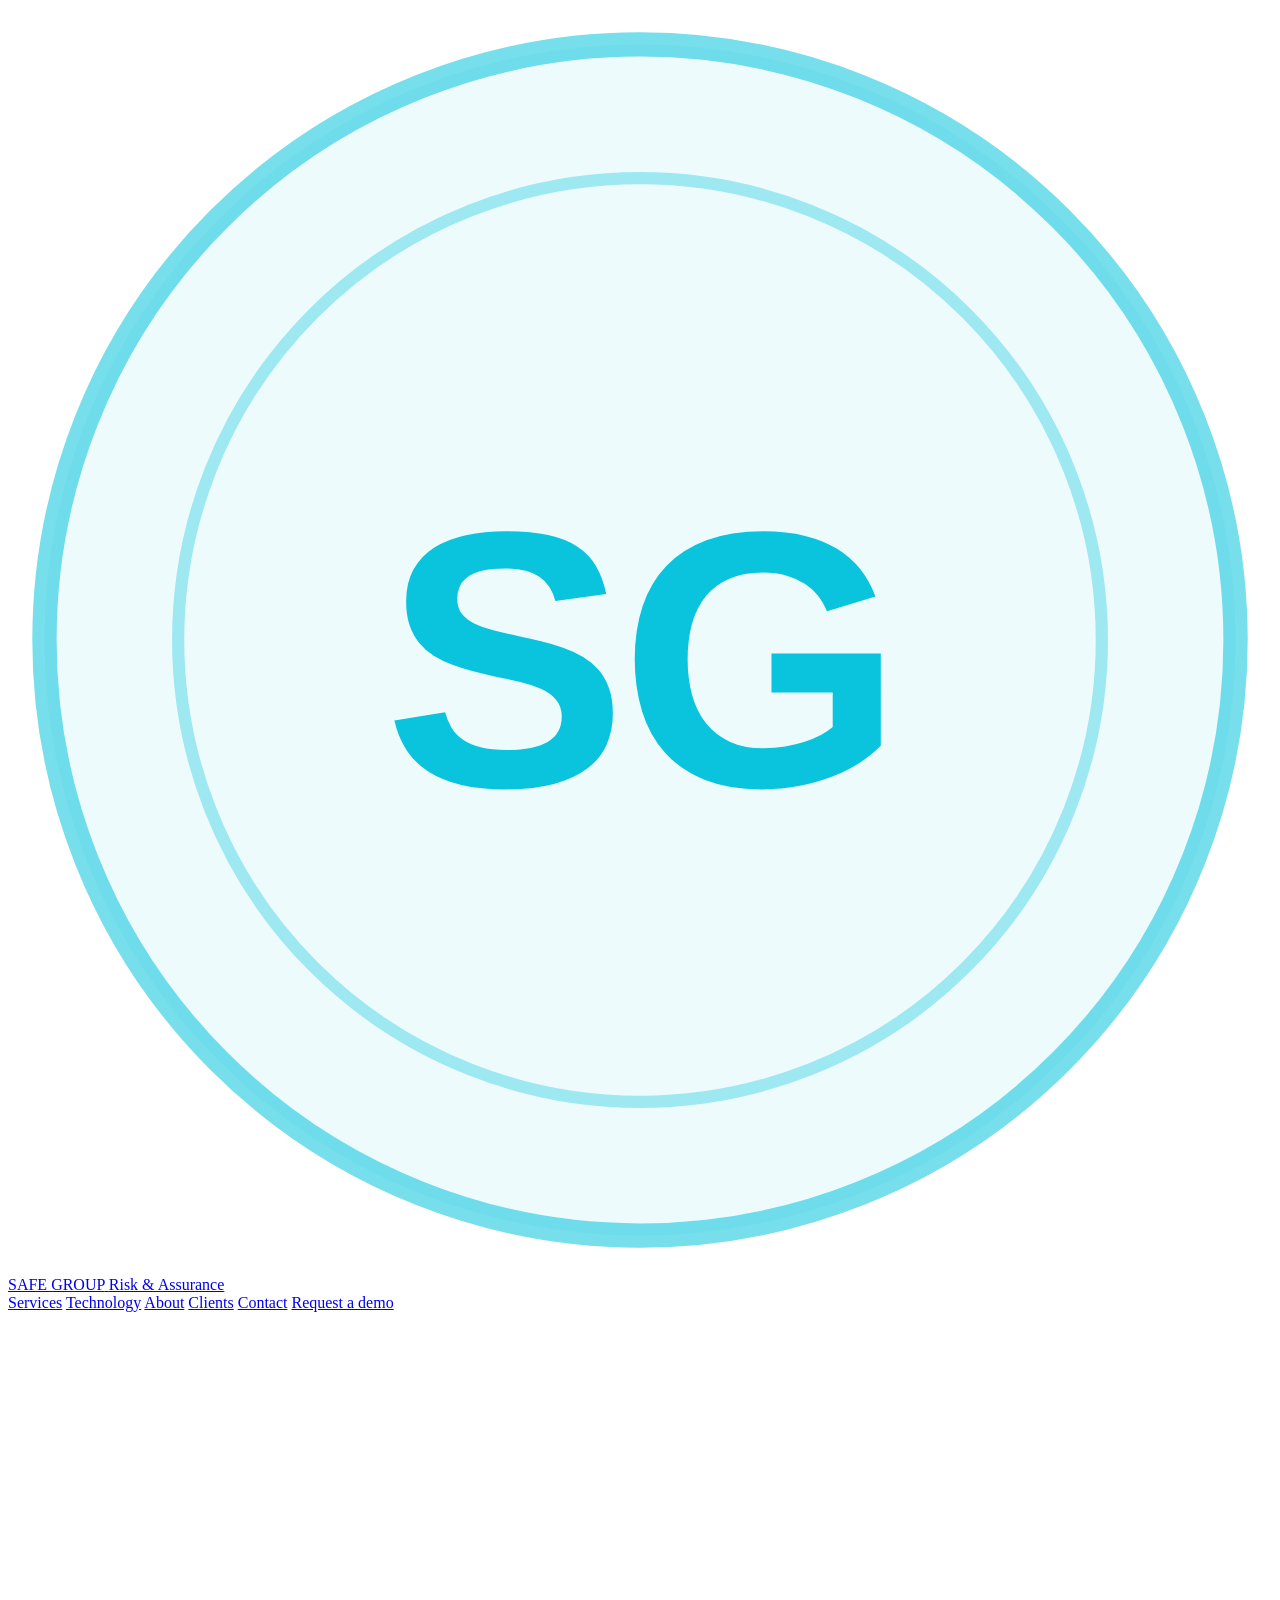
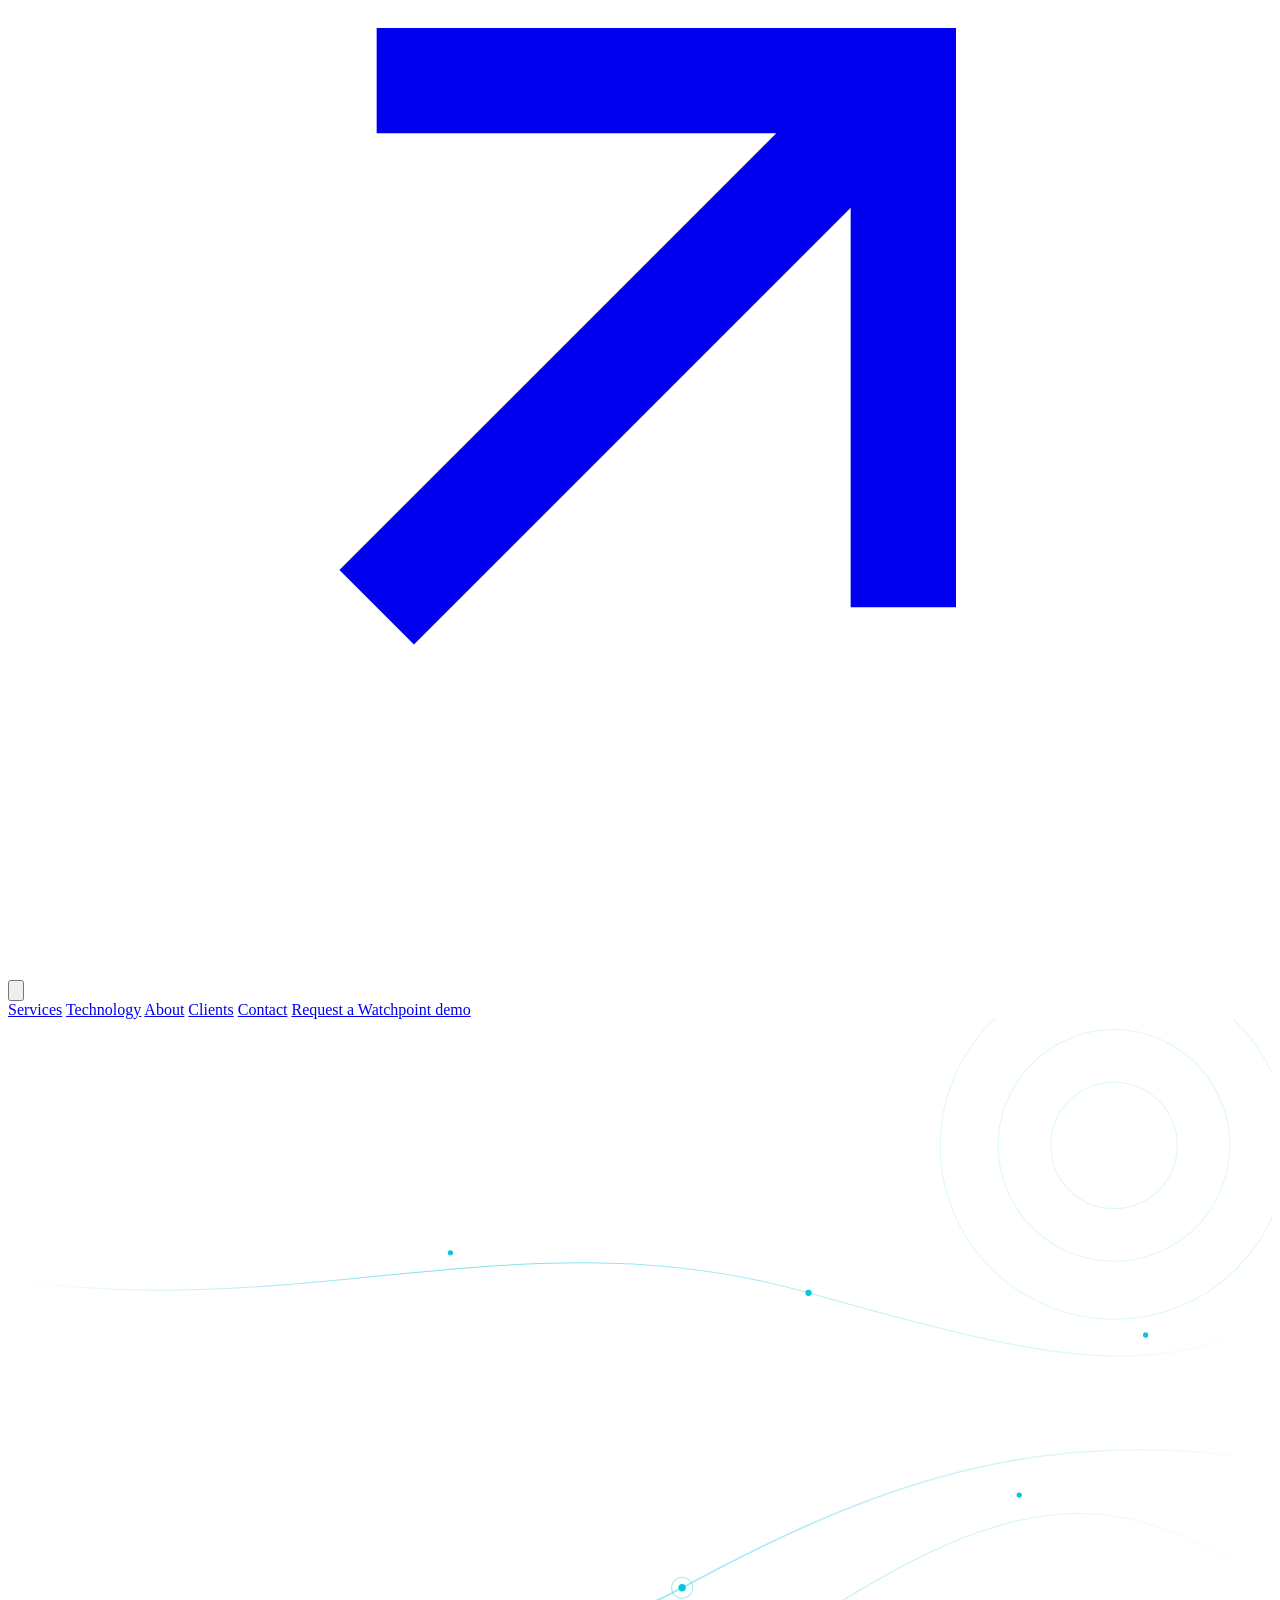
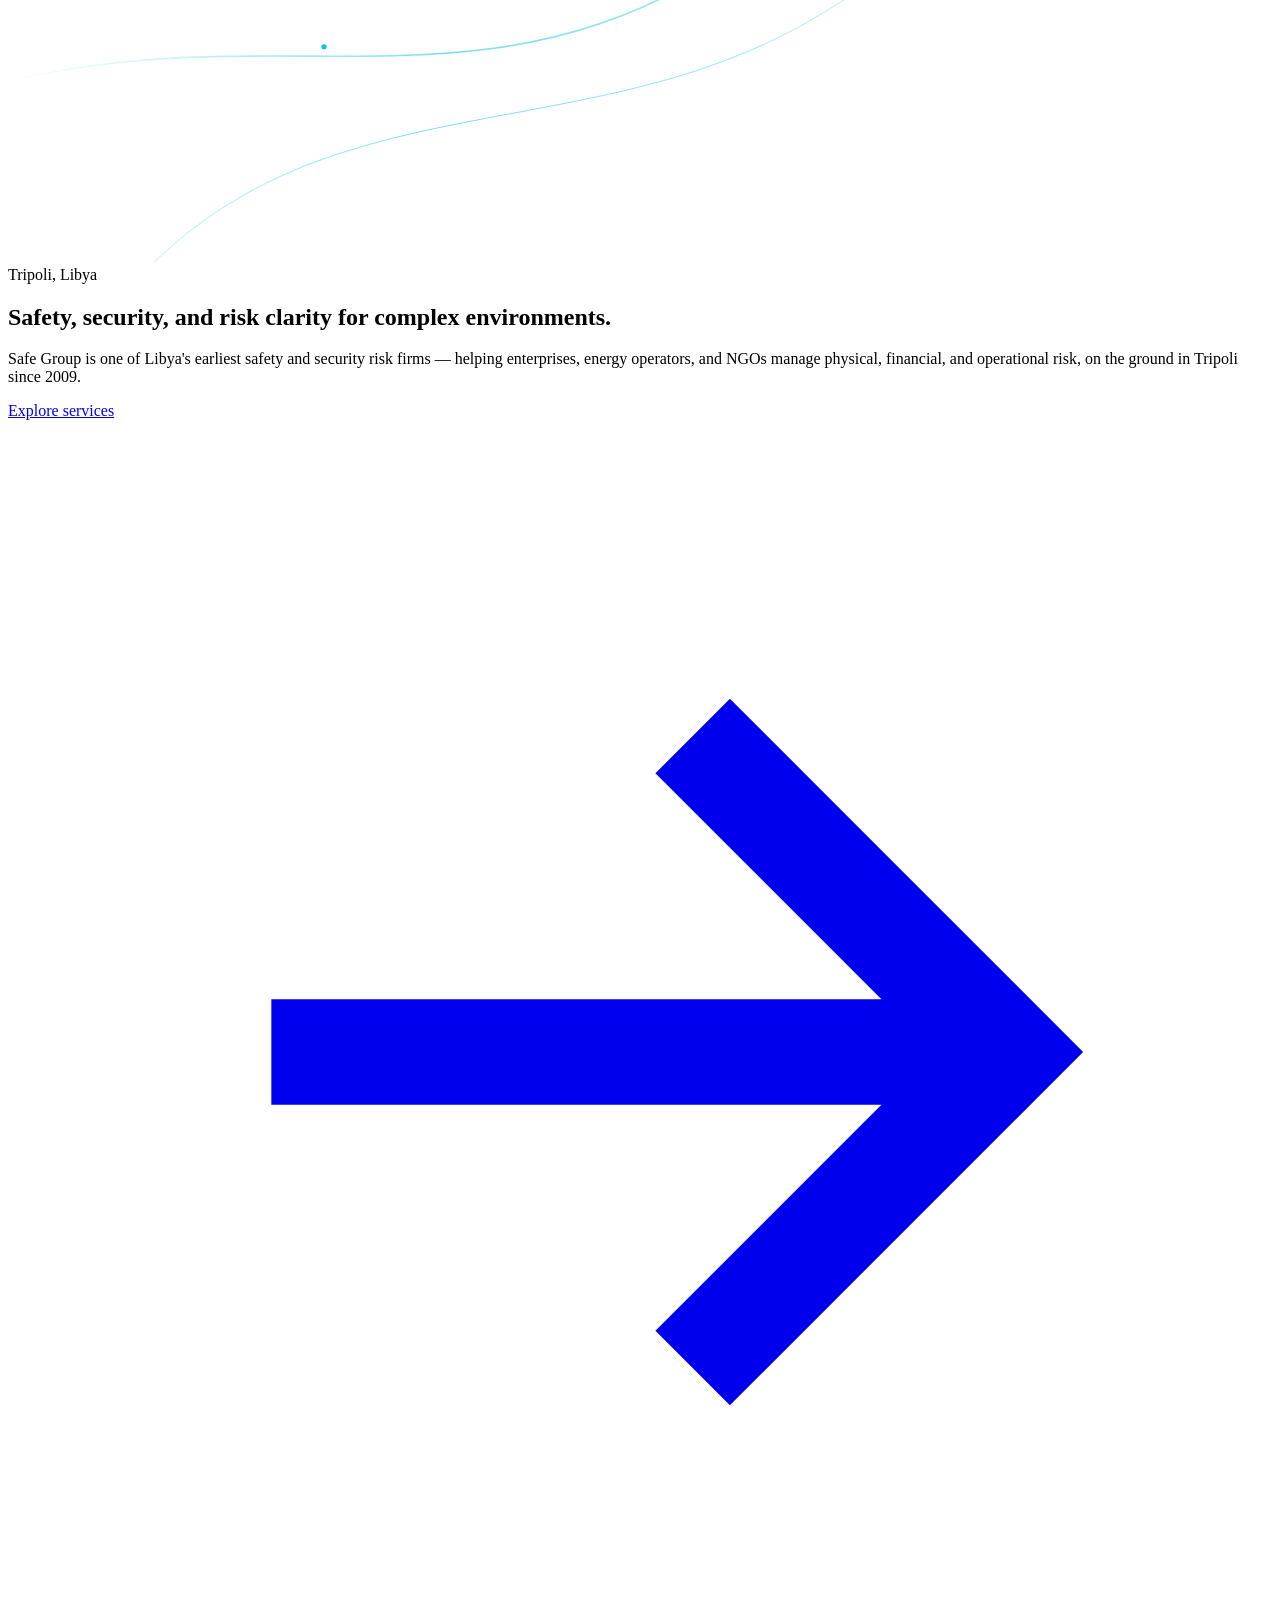
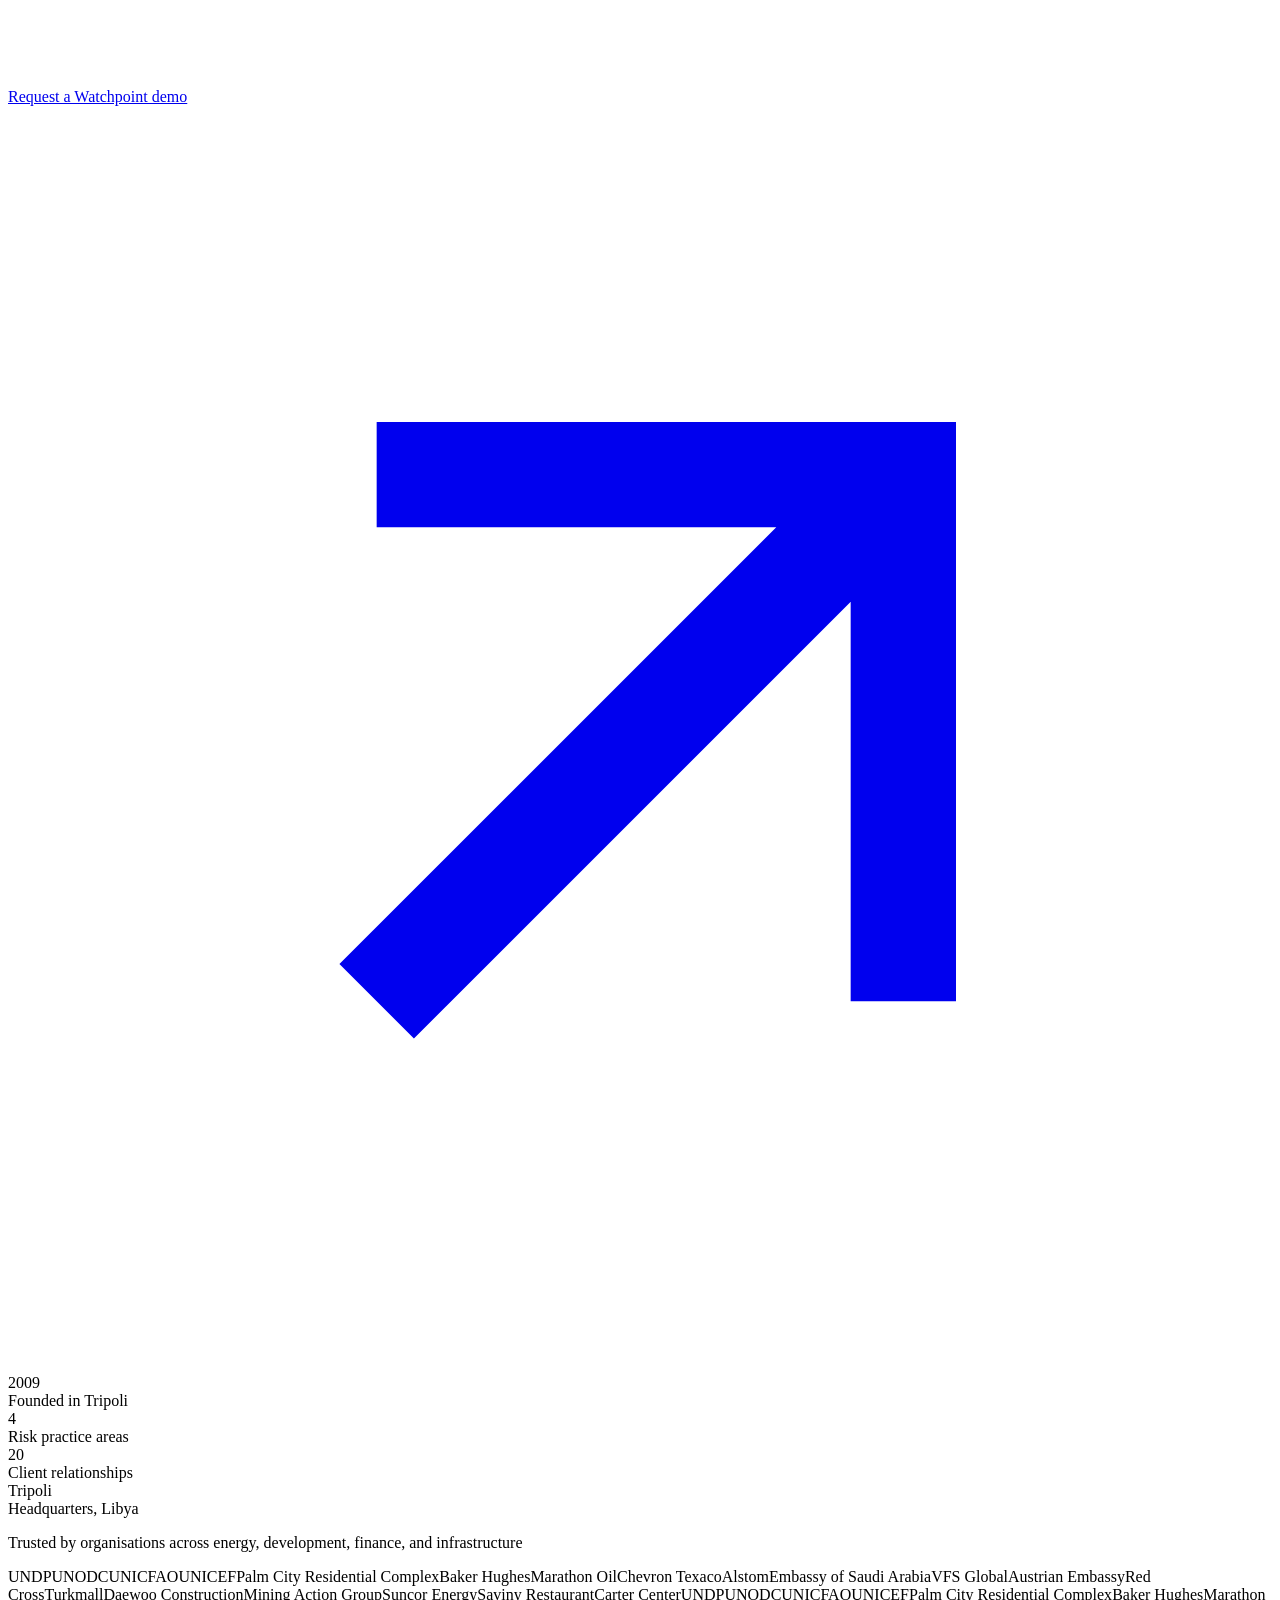
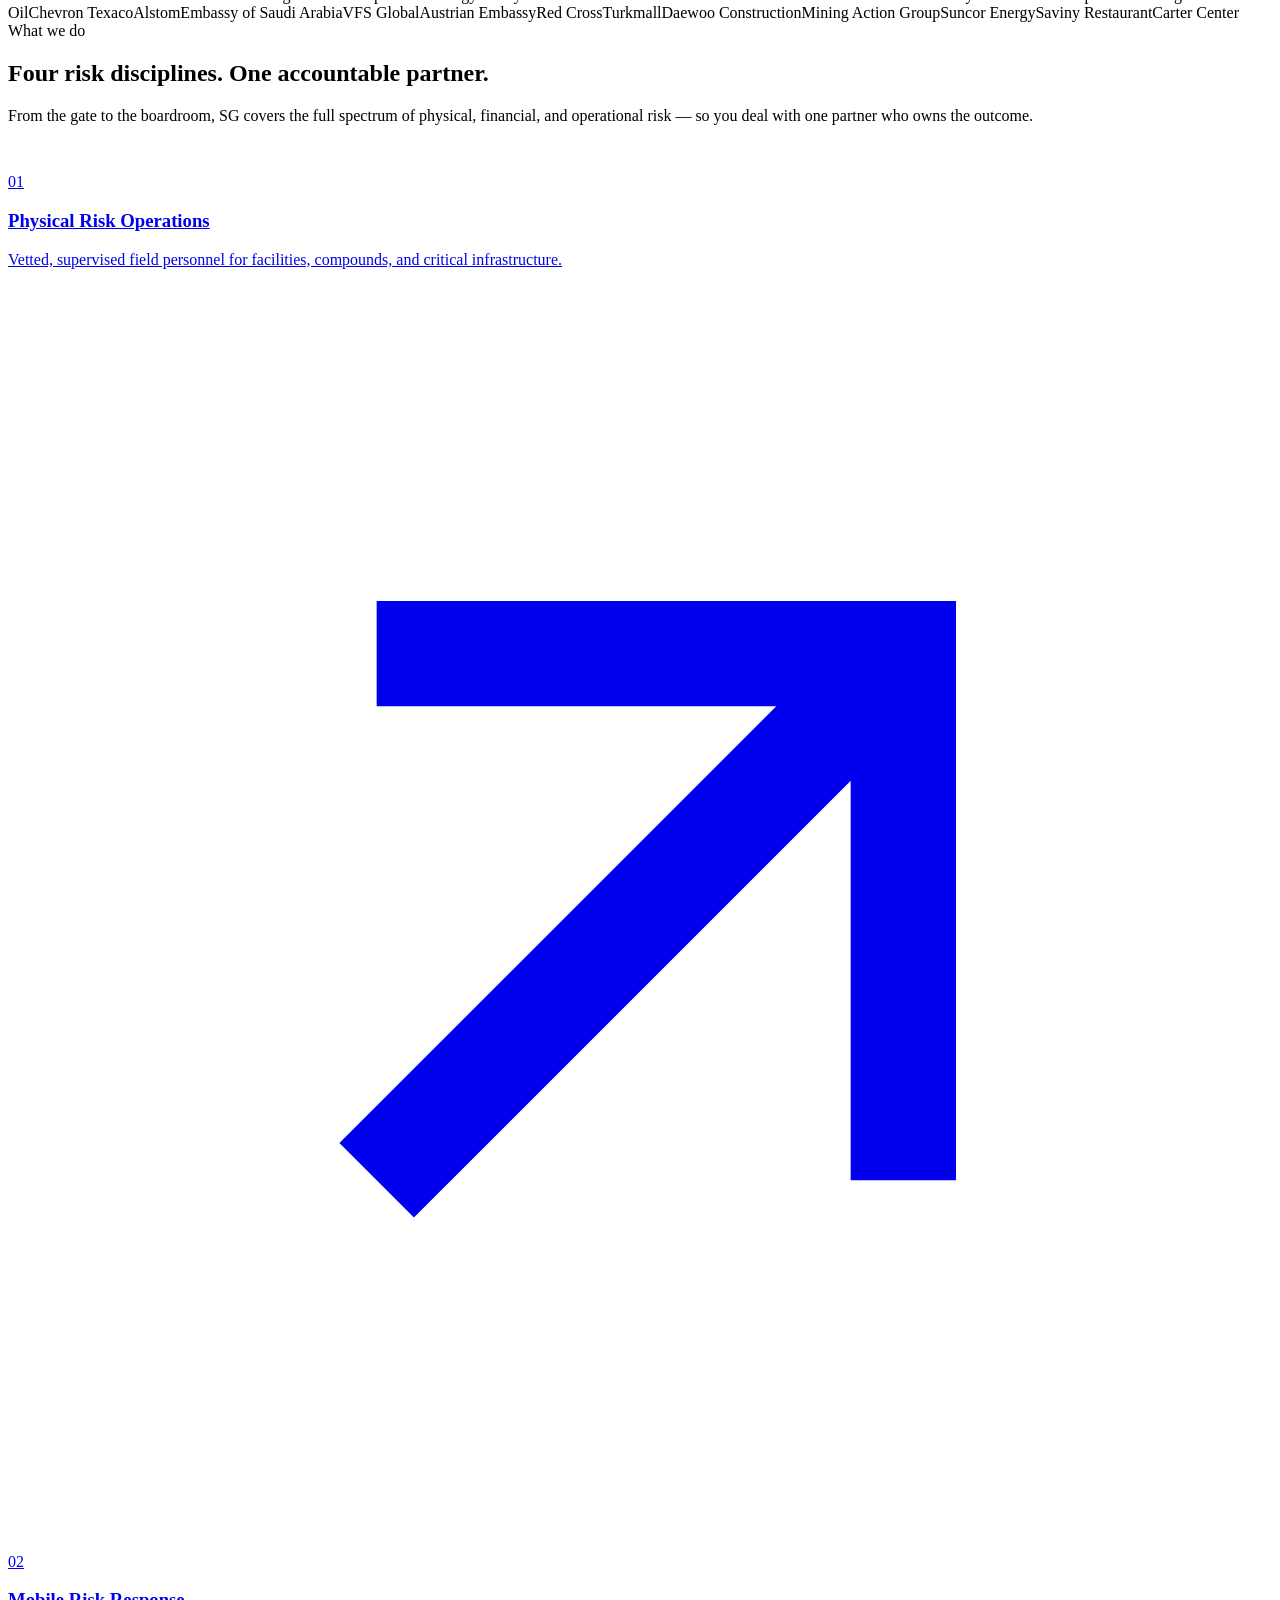
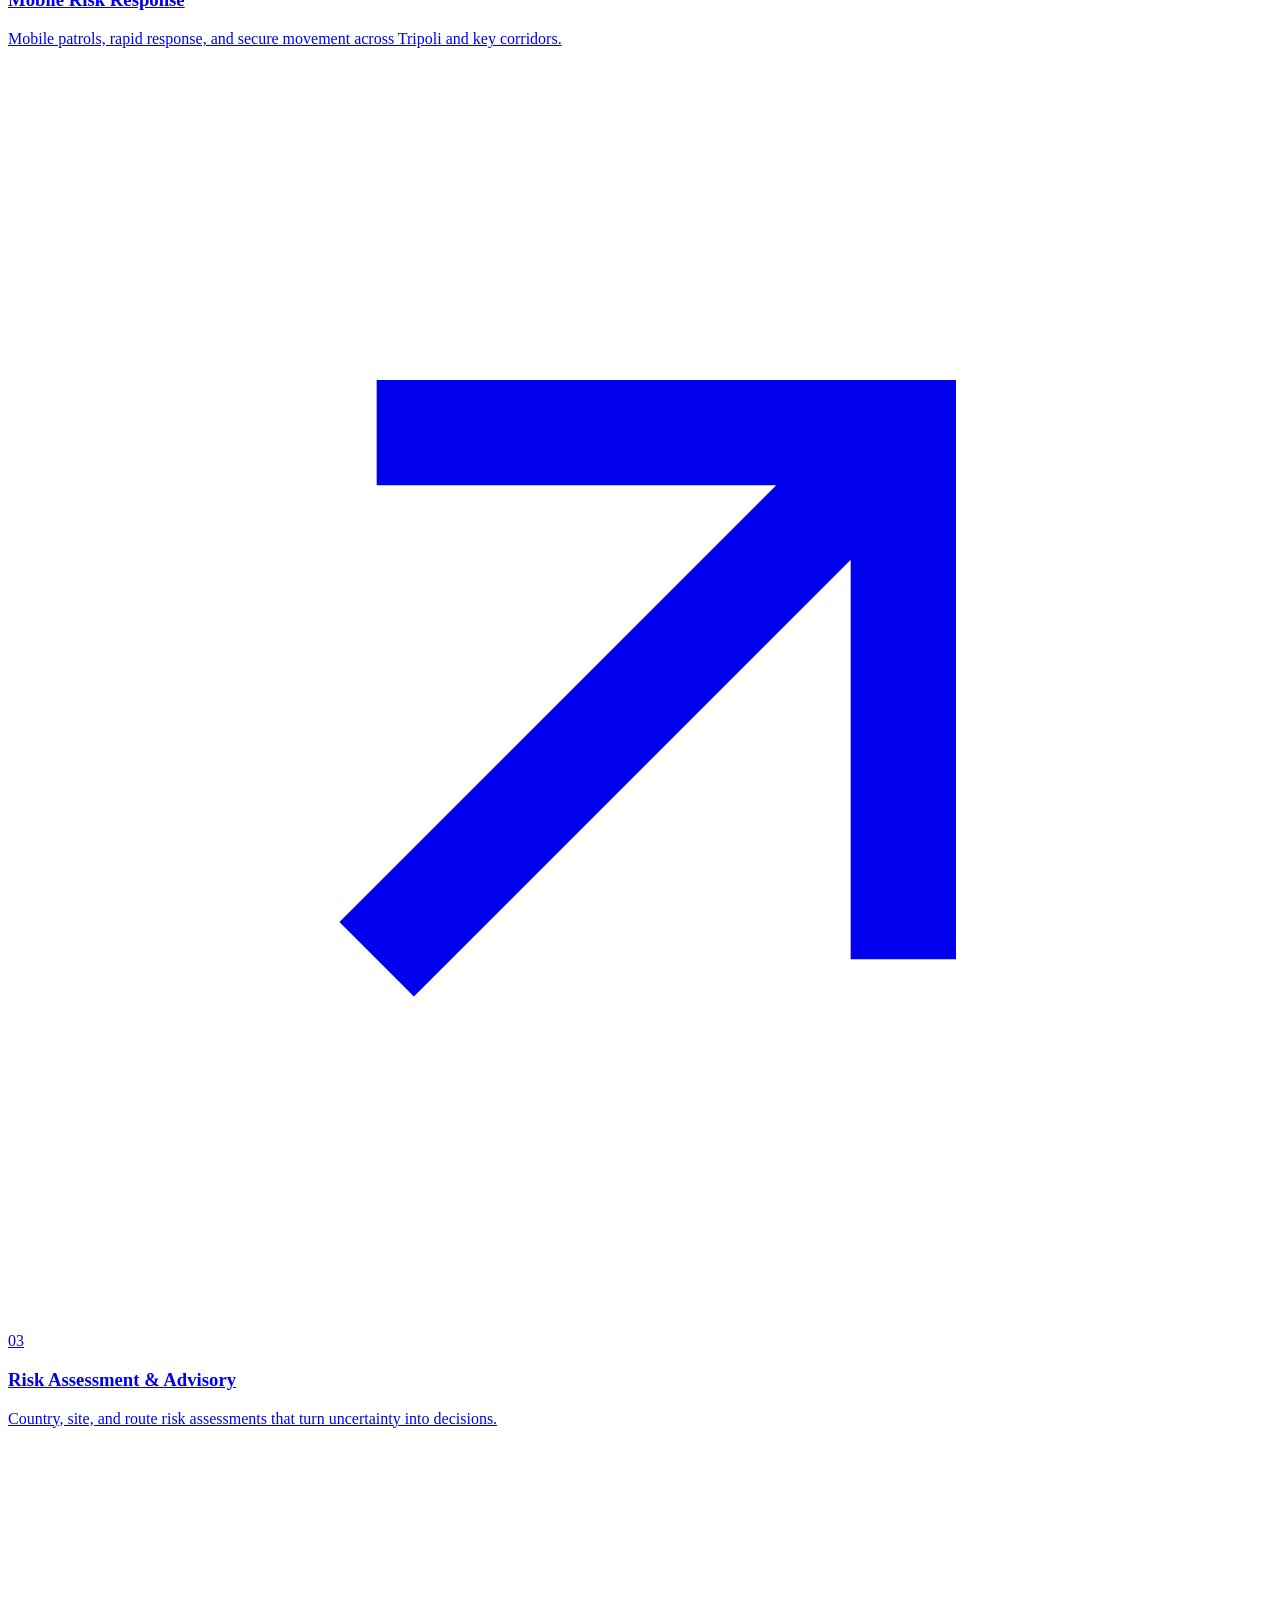
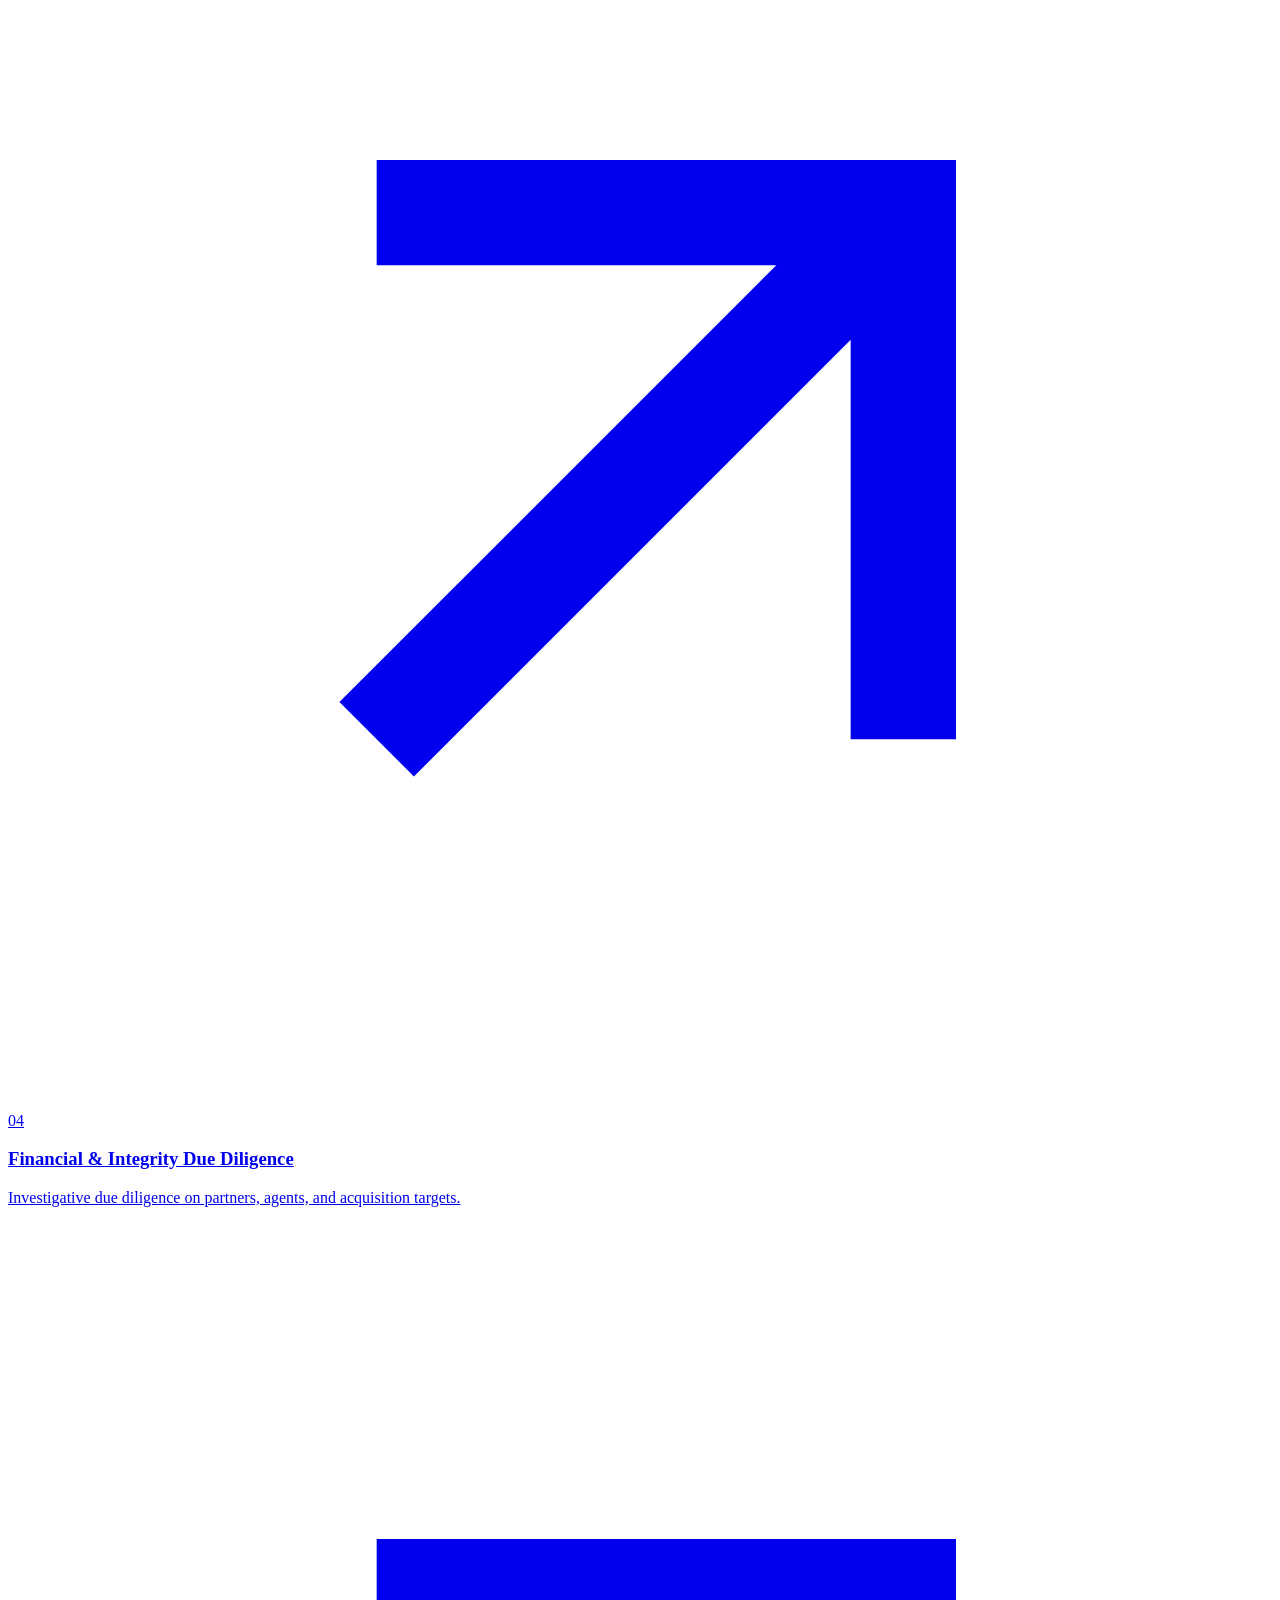
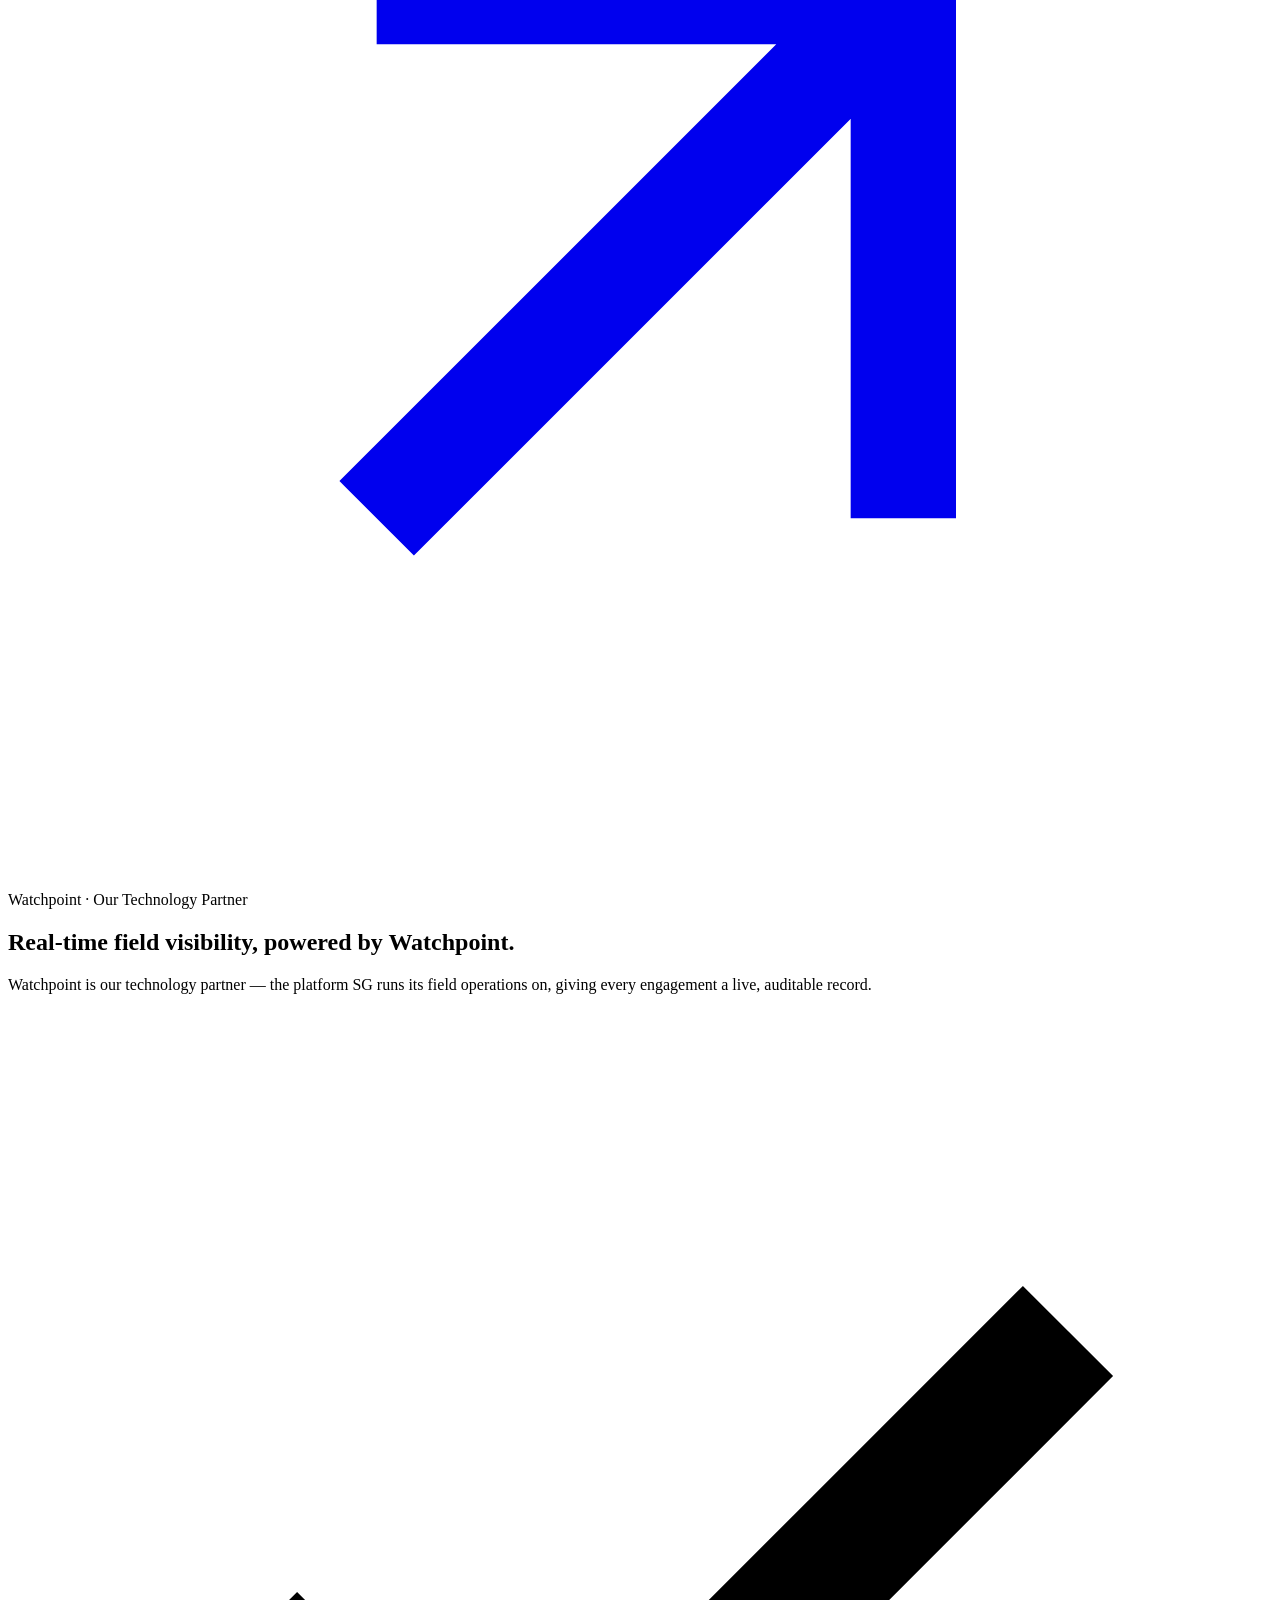
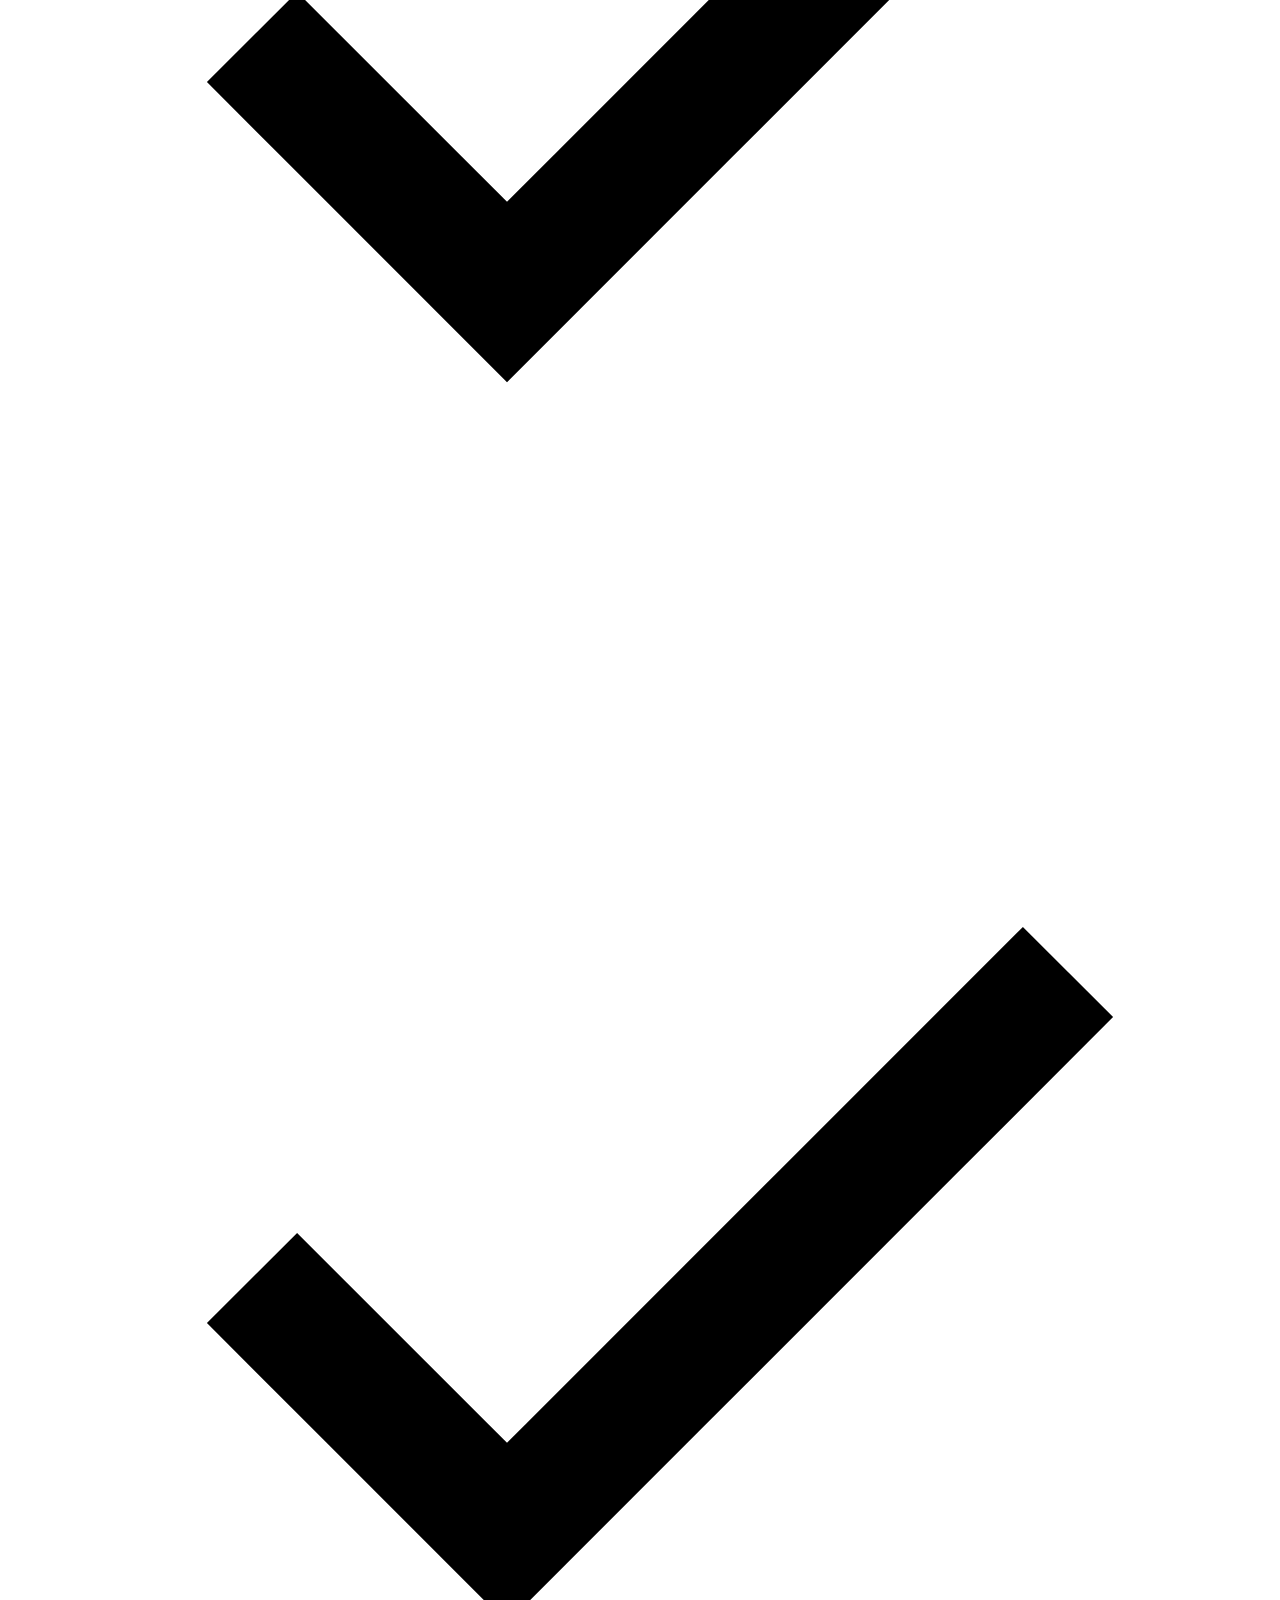
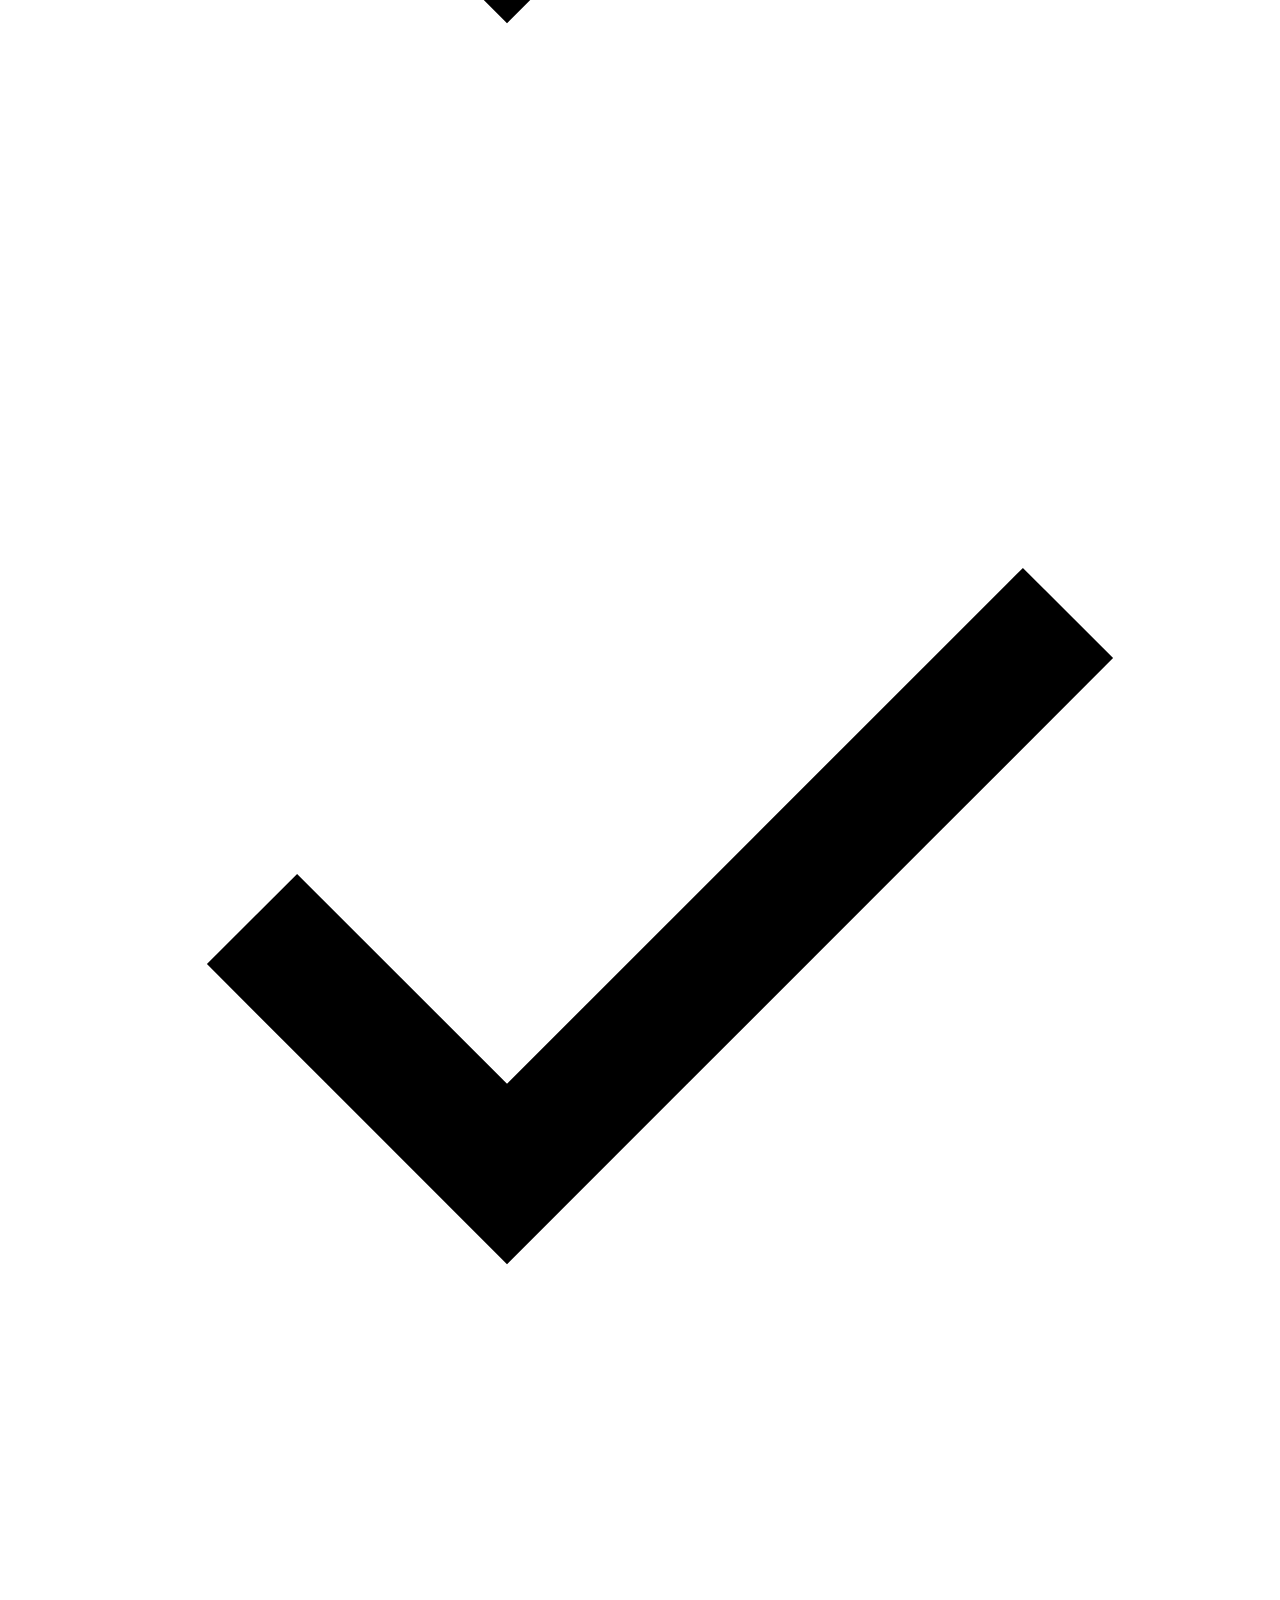
==== commit 85299cfe: "Add files via upload" ====
--- a/index.html
+++ b/index.html
@@ -12,7 +12,7 @@
 <header class="site">
   <div class="barinner">
     <a href="index.html" class="brand" aria-label="Safe Group home">
-      <span class="brand-mark"><span>SG</span></span>
+      <svg class="brand-mark" viewBox="0 0 52 52" aria-hidden="true"><circle cx="26" cy="26" r="24.5" fill="none" stroke="#09C4DC" stroke-opacity="0.55" stroke-width="1"/><circle cx="26" cy="26" r="24.5" fill="#09C4DC" fill-opacity="0.07"/><circle cx="26" cy="26" r="19" fill="none" stroke="#09C4DC" stroke-opacity="0.35" stroke-width="0.5"/><text x="26" y="32" text-anchor="middle" font-family="Space Grotesk, sans-serif" font-size="15" font-weight="700" fill="#09C4DC" letter-spacing="-0.3">SG</text></svg>
       <span class="brand-text">
         <span class="name font-display">SAFE GROUP</span>
         <span class="sub">Risk &amp; Assurance</span>
@@ -242,7 +242,7 @@
   <div class="wrap footer-top">
     <div>
       <div class="footer-brand">
-        <span class="brand-mark"><span>SG</span></span>
+        <svg class="brand-mark" viewBox="0 0 52 52" aria-hidden="true"><circle cx="26" cy="26" r="24.5" fill="none" stroke="#09C4DC" stroke-opacity="0.55" stroke-width="1"/><circle cx="26" cy="26" r="24.5" fill="#09C4DC" fill-opacity="0.07"/><circle cx="26" cy="26" r="19" fill="none" stroke="#09C4DC" stroke-opacity="0.35" stroke-width="0.5"/><text x="26" y="32" text-anchor="middle" font-family="Space Grotesk, sans-serif" font-size="15" font-weight="700" fill="#09C4DC" letter-spacing="-0.3">SG</text></svg>
         <span class="name font-display">SAFE GROUP</span>
       </div>
       <p class="footer-about">One of Libya's earliest safety and security risk firms, founded in 2009 — protecting people, assets, and decisions across Libya.</p>
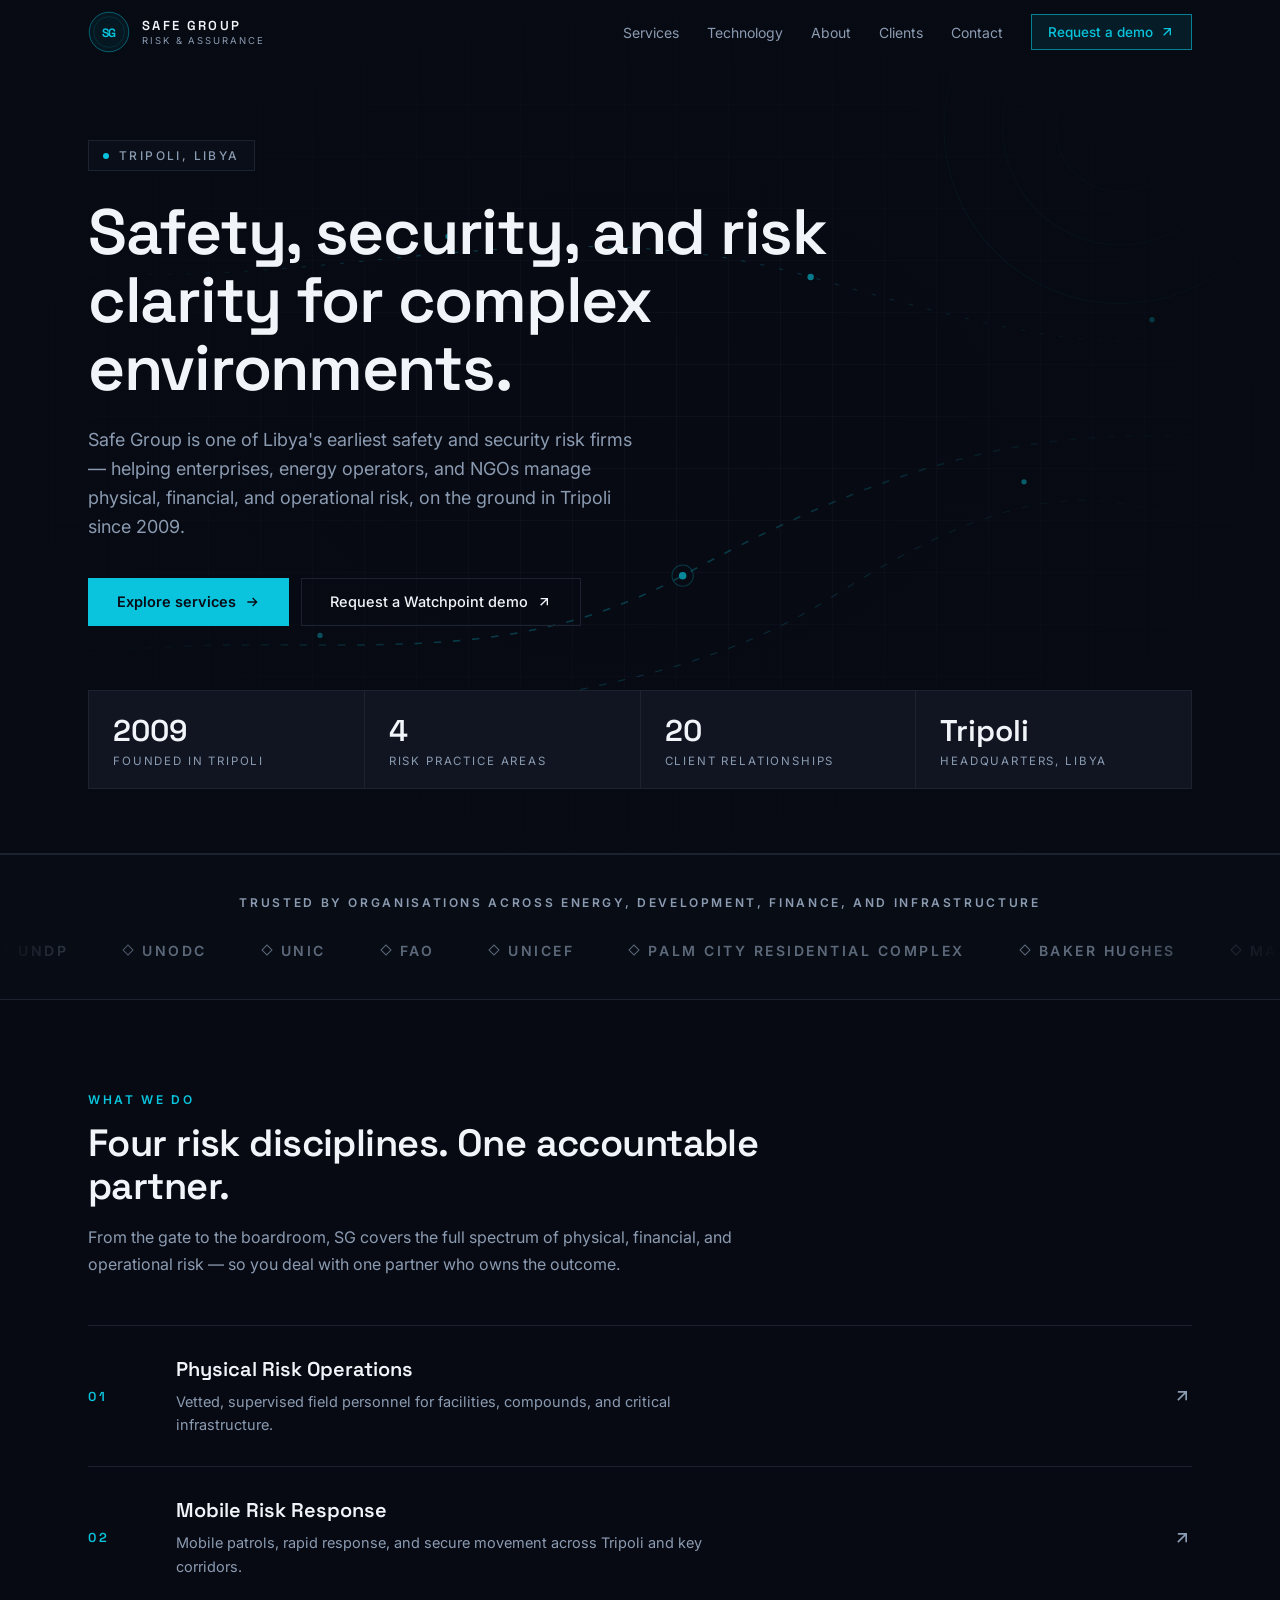
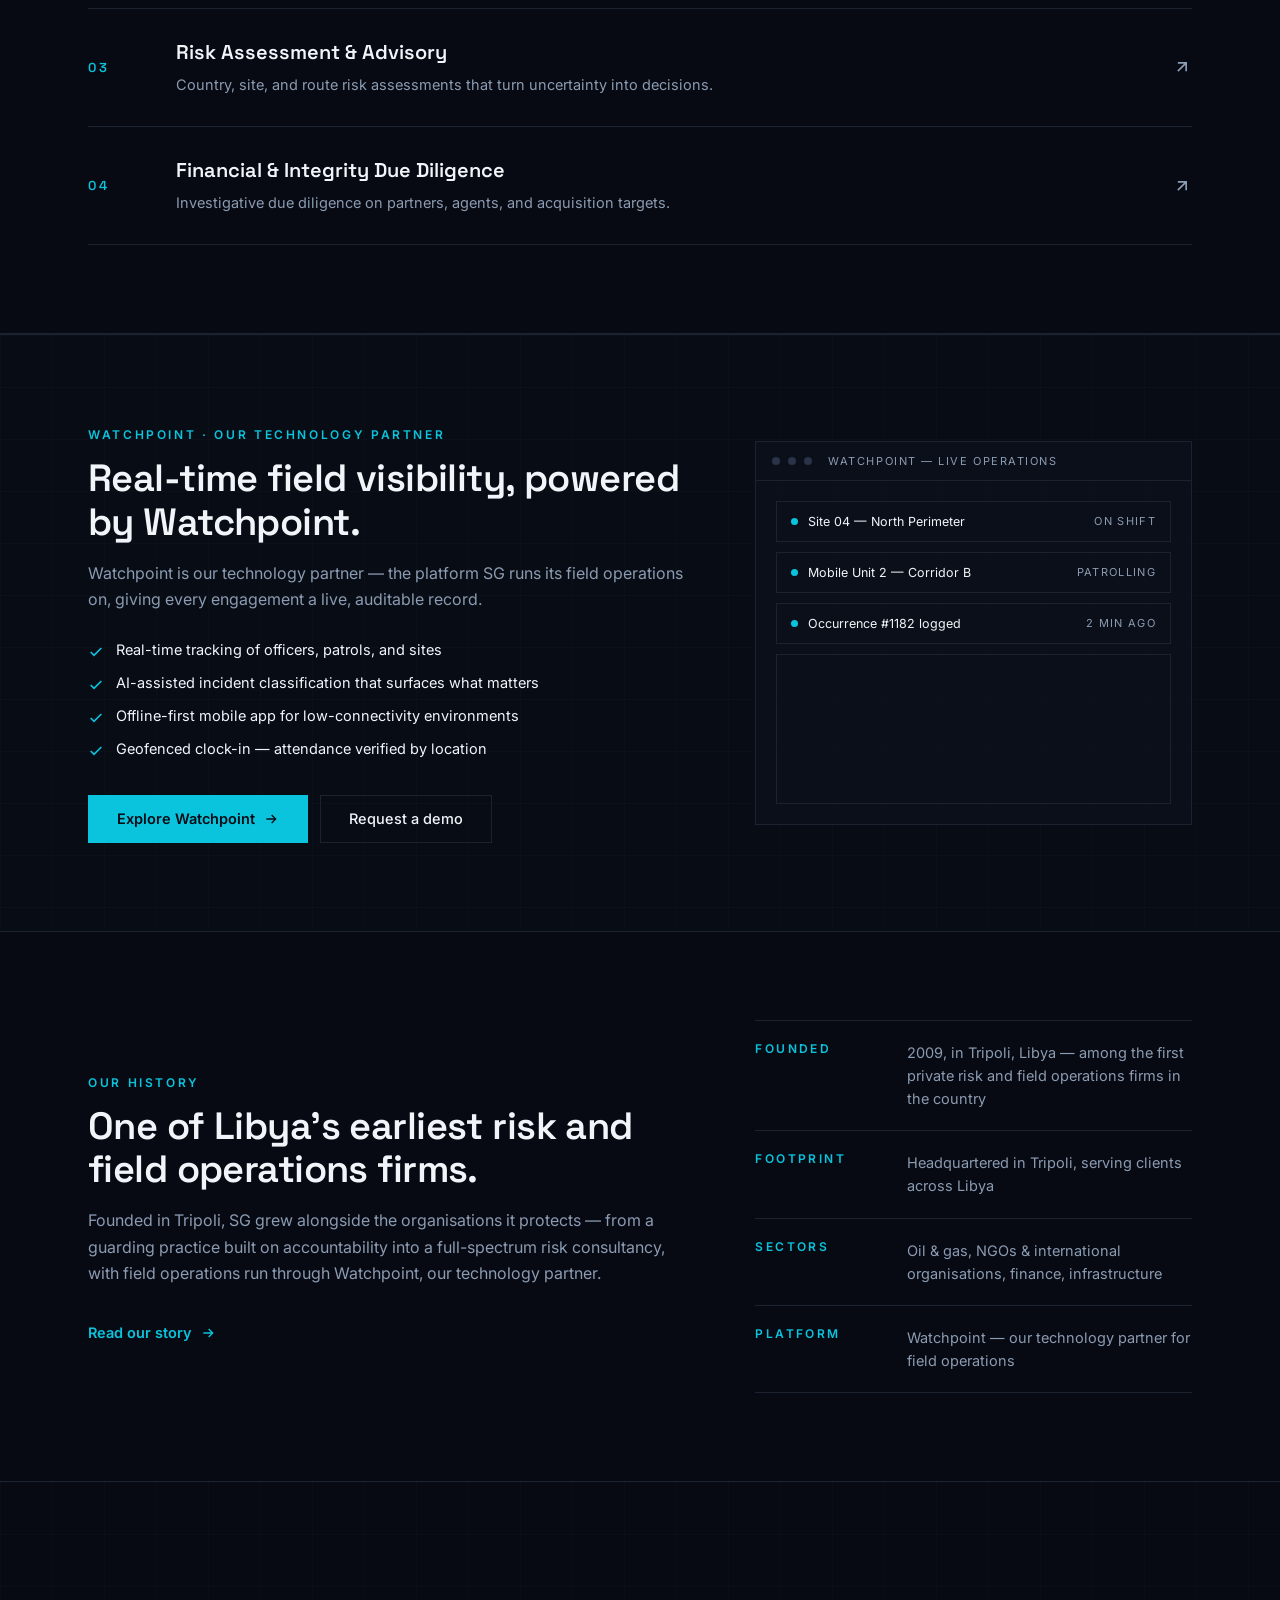
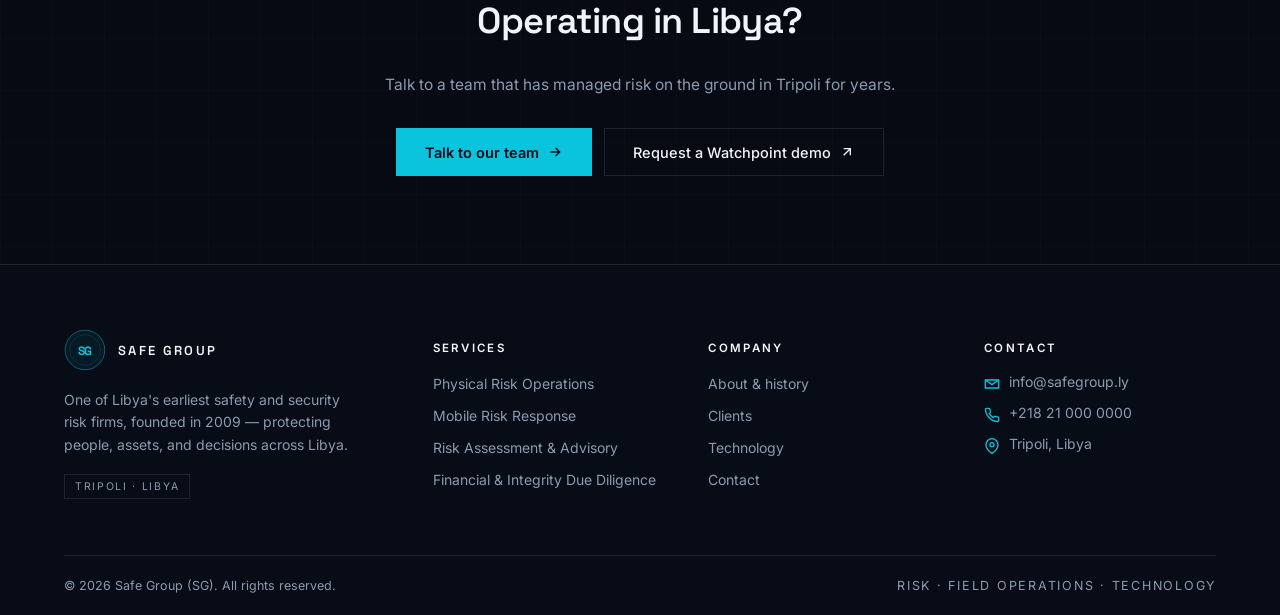
==== commit 600b4c92: "Add files via upload" ====
--- a/index.html
+++ b/index.html
@@ -5,7 +5,7 @@
 <meta name="viewport" content="width=device-width, initial-scale=1.0">
 <title>Safe Group — Safety & Security Risk Management in Libya</title>
 <meta name="description" content="Safe Group (SG), founded in 2009, is one of Libya's earliest safety and security risk firms — physical risk operations, mobile response, risk assessment, and financial due diligence for enterprises, energy operators, and NGOs. Tripoli headquartered.">
-<link rel="stylesheet" href="assets/styles.css">
+<link rel="stylesheet" href="styles.css">
 </head>
 <body>
 
@@ -281,7 +281,7 @@
   </div>
 </footer>
 
-<script src="assets/main.js"></script>
+<script src="main.js"></script>
 <script>
   // Set active nav link
   document.querySelectorAll('a.navlink').forEach((a) => {
--- a/styles.css
+++ b/styles.css
@@ -0,0 +1,443 @@
+@import url('https://fonts.googleapis.com/css2?family=Inter:wght@400;500;600;700&family=Space+Grotesk:wght@400;500;600;700&display=swap');
+
+:root {
+  --background: hsl(222 47% 5%);
+  --foreground: hsl(210 40% 96%);
+  --card: hsl(221 39% 8%);
+  --primary: hsl(187 92% 45%);
+  --primary-foreground: hsl(222 47% 6%);
+  --muted-foreground: hsl(215 20% 62%);
+  --border: hsl(220 26% 15%);
+  --input: hsl(220 26% 18%);
+  --destructive: hsl(0 72% 51%);
+  --max: 1152px;
+}
+
+* { box-sizing: border-box; }
+html { scroll-behavior: smooth; }
+
+body {
+  margin: 0;
+  font-family: 'Inter', ui-sans-serif, system-ui, sans-serif;
+  background-color: var(--background);
+  color: var(--foreground);
+  -webkit-font-smoothing: antialiased;
+  overflow-x: clip;
+}
+
+a { color: inherit; text-decoration: none; }
+ul { list-style: none; margin: 0; padding: 0; }
+button { font: inherit; cursor: pointer; }
+
+.font-display { font-family: 'Space Grotesk', 'Inter', sans-serif; }
+
+img, svg { display: block; max-width: 100%; }
+
+.wrap {
+  max-width: var(--max);
+  margin: 0 auto;
+  padding: 0 24px;
+}
+
+/* ---------------- geo grid + backdrop ---------------- */
+.bg-geo-grid {
+  background-image:
+    linear-gradient(to right, hsl(217 30% 65% / 0.055) 1px, transparent 1px),
+    linear-gradient(to bottom, hsl(217 30% 65% / 0.055) 1px, transparent 1px);
+  background-size: 52px 52px;
+}
+
+.geo-route { stroke-dasharray: 7 11; animation: sg-geo-dash 36s linear infinite; }
+.geo-route-slow { stroke-dasharray: 4 14; animation: sg-geo-dash 55s linear infinite reverse; }
+@keyframes sg-geo-dash { to { stroke-dashoffset: -720; } }
+
+.geo-node-dot { animation: sg-geo-pulse 3.4s ease-in-out infinite; }
+@keyframes sg-geo-pulse { 0%, 100% { opacity: 0.3; } 50% { opacity: 1; } }
+
+.geo-backdrop {
+  position: absolute;
+  inset: 0;
+  overflow: hidden;
+  pointer-events: none;
+}
+.geo-backdrop.dim .bg-geo-grid { opacity: .5; }
+.geo-backdrop .fade {
+  position: absolute;
+  inset: 0;
+  background: radial-gradient(ellipse at center, transparent 0%, hsl(222 47% 5%) 78%);
+}
+.geo-backdrop svg { position: absolute; inset: 0; width: 100%; height: 100%; }
+
+@media (prefers-reduced-motion: reduce) {
+  .geo-route, .geo-route-slow, .geo-node-dot, .marquee-track { animation: none !important; }
+}
+
+/* ---------------- header ---------------- */
+header.site {
+  position: fixed;
+  inset-inline: 0;
+  top: 0;
+  z-index: 50;
+  border-bottom: 1px solid transparent;
+  transition: background-color .3s, border-color .3s;
+}
+header.site.scrolled {
+  background: hsl(222 47% 5% / 0.9);
+  backdrop-filter: blur(10px);
+  border-color: var(--border);
+}
+header.site .barinner {
+  max-width: var(--max);
+  margin: 0 auto;
+  padding: 0 24px;
+  height: 64px;
+  display: flex;
+  align-items: center;
+  justify-content: space-between;
+}
+.brand { display: flex; align-items: center; gap: 12px; }
+.brand-mark {
+  height: 42px; width: 42px;
+  flex-shrink: 0;
+  display: block;
+}
+.brand-text { display: flex; flex-direction: column; line-height: 1; }
+.brand-text .name { font-size: 13px; font-weight: 600; letter-spacing: .18em; }
+.brand-text .sub { margin-top: 4px; font-size: 9.5px; letter-spacing: .2em; text-transform: uppercase; color: var(--muted-foreground); }
+
+nav.primary { display: flex; align-items: center; gap: 28px; }
+nav.primary a.navlink {
+  font-size: 14px;
+  color: var(--muted-foreground);
+  transition: color .2s;
+}
+nav.primary a.navlink:hover, nav.primary a.navlink.active { color: var(--primary); }
+.btn-demo-nav {
+  display: inline-flex; align-items: center; gap: 6px;
+  height: 36px; padding: 0 16px;
+  border: 1px solid hsl(187 92% 45% / 0.6);
+  background: hsl(187 92% 45% / 0.1);
+  color: var(--primary);
+  font-size: 13.5px; font-weight: 500;
+  transition: background-color .2s, color .2s;
+}
+.btn-demo-nav:hover { background: var(--primary); color: var(--primary-foreground); }
+
+.nav-toggle {
+  display: none;
+  height: 40px; width: 40px;
+  align-items: center; justify-content: center;
+  border: 1px solid var(--border);
+  background: transparent;
+  color: var(--foreground);
+}
+.mobile-nav {
+  display: none;
+  border-top: 1px solid var(--border);
+  background: hsl(222 47% 5% / 0.97);
+  backdrop-filter: blur(10px);
+  padding: 16px 24px 20px;
+}
+.mobile-nav.open { display: block; }
+.mobile-nav a.navlink {
+  display: block;
+  padding: 13px 0;
+  border-bottom: 1px solid hsl(220 26% 15% / .6);
+  font-size: 16px;
+}
+.mobile-nav a.navlink.active { color: var(--primary); }
+.mobile-nav .btn-demo-nav { margin-top: 14px; width: 100%; height: 44px; justify-content: center; }
+
+@media (max-width: 860px) {
+  nav.primary { display: none; }
+  .nav-toggle { display: flex; }
+}
+
+/* ---------------- buttons ---------------- */
+.btn {
+  display: inline-flex; align-items: center; justify-content: center; gap: 8px;
+  height: 48px; padding: 0 28px;
+  font-size: 14.5px; font-weight: 600;
+  border: 1px solid transparent;
+  transition: filter .2s, transform .2s, border-color .2s, color .2s, background-color .2s;
+  white-space: nowrap;
+}
+.btn:active { transform: scale(.98); }
+.btn-primary { background: var(--primary); color: var(--primary-foreground); }
+.btn-primary:hover { filter: brightness(1.1); }
+.btn-outline { border-color: var(--border); color: var(--foreground); font-weight: 500; }
+.btn-outline:hover { border-color: hsl(187 92% 45% / 0.6); color: var(--primary); }
+
+/* ---------------- hero ---------------- */
+.hero {
+  position: relative;
+  overflow: hidden;
+  min-height: 92vh;
+  display: flex;
+  align-items: center;
+  border-bottom: 1px solid var(--border);
+}
+.hero .wrap { position: relative; padding: 140px 24px 64px; width: 100%; }
+.eyebrow-pill {
+  display: inline-flex; align-items: center; gap: 10px;
+  border: 1px solid var(--border);
+  background: hsl(221 39% 8% / .6);
+  padding: 7px 14px;
+  font-size: 12px; font-weight: 500;
+  text-transform: uppercase; letter-spacing: .2em;
+  color: var(--muted-foreground);
+}
+.pulse-dot { height: 6px; width: 6px; border-radius: 50%; background: var(--primary); }
+h1.hero-h1 {
+  margin: 28px 0 0;
+  max-width: 780px;
+  font-size: clamp(34px, 5.4vw, 64px);
+  font-weight: 600;
+  line-height: 1.06;
+  letter-spacing: -0.02em;
+}
+h1.hero-h1 .accent { color: var(--primary); }
+.hero-lede { margin: 24px 0 0; max-width: 560px; font-size: 18px; line-height: 1.6; color: var(--muted-foreground); }
+.hero-actions { margin-top: 36px; display: flex; flex-wrap: wrap; gap: 12px; }
+
+.stat-grid {
+  margin-top: 64px;
+  display: grid;
+  grid-template-columns: repeat(4, 1fr);
+  gap: 1px;
+  border: 1px solid var(--border);
+  background: var(--border);
+}
+.stat-cell { background: hsl(221 39% 8% / .7); padding: 20px 24px; backdrop-filter: blur(4px); }
+.stat-cell .val { font-size: 30px; font-weight: 600; }
+.stat-cell .lbl { margin-top: 4px; font-size: 11.5px; text-transform: uppercase; letter-spacing: .16em; color: var(--muted-foreground); }
+@media (max-width: 760px) { .stat-grid { grid-template-columns: 1fr 1fr; } }
+
+/* ---------------- generic section ---------------- */
+.section { padding: 88px 0; }
+.section.bordered { border-bottom: 1px solid var(--border); }
+.section.tinted { background: hsl(221 39% 8% / .3); border-top: 1px solid var(--border); border-bottom: 1px solid var(--border); }
+.section-head { max-width: 720px; }
+.eyebrow { font-size: 12px; font-weight: 600; text-transform: uppercase; letter-spacing: .22em; color: var(--primary); }
+.section-head h2, h2.std {
+  margin: 14px 0 0;
+  font-size: clamp(26px, 3.6vw, 38px);
+  font-weight: 600;
+  letter-spacing: -0.015em;
+  line-height: 1.14;
+}
+.section-head p, .section-desc { margin-top: 16px; font-size: 16px; line-height: 1.65; color: var(--muted-foreground); }
+
+/* ---------------- client marquee ---------------- */
+.strip { border-top: 1px solid var(--border); border-bottom: 1px solid var(--border); background: hsl(221 39% 8% / .3); padding: 40px 0; }
+.strip-label { text-align: center; margin: 0 0 32px; font-size: 12px; font-weight: 600; text-transform: uppercase; letter-spacing: .22em; color: var(--muted-foreground); }
+.marquee-mask { overflow: hidden; mask-image: linear-gradient(to right, transparent, black 12%, black 88%, transparent); -webkit-mask-image: linear-gradient(to right, transparent, black 12%, black 88%, transparent); }
+.marquee-track { display: flex; width: max-content; align-items: center; gap: 56px; padding-right: 56px; animation: sg-marquee 46s linear infinite; }
+.marquee-track:hover { animation-play-state: paused; }
+@keyframes sg-marquee { from { transform: translateX(0); } to { transform: translateX(-50%); } }
+.client-mark { display: inline-flex; align-items: center; gap: 10px; white-space: nowrap; color: hsl(215 20% 62% / .65); font-size: 14px; font-weight: 600; text-transform: uppercase; letter-spacing: .18em; transition: color .3s; }
+.client-mark:hover { color: var(--foreground); }
+.client-mark .diamond { height: 8px; width: 8px; transform: rotate(45deg); border: 1px solid currentColor; flex-shrink: 0; }
+
+/* ---------------- dossier / numbered list ---------------- */
+.dossier-list { border-top: 1px solid var(--border); }
+.dossier-item {
+  display: grid;
+  grid-template-columns: 56px 1fr auto;
+  align-items: center;
+  gap: 32px;
+  padding: 30px 0;
+  border-bottom: 1px solid var(--border);
+  transition: background-color .2s;
+}
+.dossier-item .idx { font-size: 13px; font-weight: 600; letter-spacing: .2em; color: var(--primary); }
+.dossier-item h3 { margin: 0; font-size: 20px; font-weight: 600; transition: color .2s; }
+.dossier-item:hover h3 { color: var(--primary); }
+.dossier-item p { margin: 8px 0 0; max-width: 560px; font-size: 14.5px; line-height: 1.6; color: var(--muted-foreground); }
+.dossier-item .arrow { color: var(--muted-foreground); transition: transform .2s, color .2s; }
+.dossier-item:hover .arrow { color: var(--primary); transform: translate(3px, -3px); }
+@media (max-width: 700px) { .dossier-item { grid-template-columns: 1fr; gap: 6px; } .dossier-item .arrow { display: none; } }
+
+/* ---------------- fact list ---------------- */
+.fact-list { border-top: 1px solid var(--border); border-bottom: 1px solid var(--border); }
+.fact-row { display: grid; grid-template-columns: 128px 1fr; gap: 24px; padding: 20px 0; border-bottom: 1px solid var(--border); }
+.fact-row:last-child { border-bottom: none; }
+.fact-row .k { font-size: 12px; font-weight: 600; text-transform: uppercase; letter-spacing: .2em; color: var(--primary); }
+.fact-row .v { font-size: 14.5px; line-height: 1.6; color: var(--muted-foreground); }
+@media (max-width: 640px) { .fact-row { grid-template-columns: 1fr; gap: 4px; } }
+
+/* ---------------- card grid (bordered) ---------------- */
+.card-grid { display: grid; gap: 1px; background: var(--border); border: 1px solid var(--border); }
+.card-cell { background: hsl(221 39% 8% / .7); padding: 30px 26px; transition: background-color .3s; }
+.card-cell:hover { background: hsl(221 39% 8% / .95); }
+.card-icon { display: flex; align-items: center; justify-content: center; height: 44px; width: 44px; border: 1px solid hsl(187 92% 45% / 0.4); background: hsl(187 92% 45% / 0.1); }
+.card-cell h4, .card-cell h3 { margin: 18px 0 0; font-size: 18px; font-weight: 600; }
+.card-cell p { margin: 10px 0 0; font-size: 14px; line-height: 1.6; color: var(--muted-foreground); }
+
+/* ---------------- timeline ---------------- */
+.timeline { margin-top: 12px; border-left: 1px solid var(--border); }
+.tl-item { position: relative; padding: 0 0 44px 36px; }
+.tl-item:last-child { padding-bottom: 0; }
+.tl-item::before { content: ''; position: absolute; left: -5px; top: 6px; height: 9px; width: 9px; transform: rotate(45deg); border: 1px solid var(--primary); background: var(--background); }
+.tl-item .era { font-size: 12px; font-weight: 600; text-transform: uppercase; letter-spacing: .22em; color: var(--primary); }
+.tl-item h3 { margin: 8px 0 0; font-size: 19px; font-weight: 600; }
+.tl-item p { margin: 8px 0 0; max-width: 620px; font-size: 14.5px; line-height: 1.6; color: var(--muted-foreground); }
+
+/* ---------------- mission band ---------------- */
+.mission { text-align: center; }
+.mission .wrap { max-width: 760px; padding: 76px 24px; }
+.mission blockquote { margin: 22px 0 0; font-size: clamp(21px,2.6vw,29px); font-weight: 600; line-height: 1.4; letter-spacing: -.01em; }
+
+/* ---------------- CTA band ---------------- */
+.cta-band { position: relative; overflow: hidden; border-top: 1px solid var(--border); text-align: center; }
+.cta-band .wrap { max-width: 640px; padding: 88px 24px; position: relative; }
+.cta-band h2 { font-size: clamp(26px,3.6vw,36px); font-weight: 600; letter-spacing: -0.015em; line-height: 1.2; }
+.cta-band p { margin-top: 14px; font-size: 15.5px; line-height: 1.6; color: var(--muted-foreground); }
+.cta-band .hero-actions { justify-content: center; margin-top: 30px; }
+
+/* ---------------- watchpoint mock ---------------- */
+.wp-mock { border: 1px solid var(--border); background: hsl(221 39% 8% / .8); }
+.wp-mock .bar { display: flex; align-items: center; gap: 8px; padding: 12px 16px; border-bottom: 1px solid var(--border); }
+.wp-mock .dot { height: 8px; width: 8px; border-radius: 50%; background: hsl(220 26% 22%); }
+.wp-mock .bar .title { margin-left: 8px; font-size: 11px; letter-spacing: .14em; text-transform: uppercase; color: var(--muted-foreground); }
+.wp-mock .screen { padding: 20px; }
+.wp-row { display: flex; align-items: center; justify-content: space-between; padding: 12px 14px; border: 1px solid var(--border); margin-bottom: 10px; font-size: 12.5px; }
+.wp-row .l { display: flex; align-items: center; gap: 10px; color: var(--foreground); }
+.wp-row .l .led { height: 7px; width: 7px; border-radius: 50%; background: var(--primary); }
+.wp-row .r { color: var(--muted-foreground); font-size: 11px; text-transform: uppercase; letter-spacing: .12em; }
+.wp-map { margin-top: 4px; height: 150px; border: 1px solid var(--border); position: relative; overflow: hidden; }
+
+/* ---------------- pages: split section ---------------- */
+.split { display: grid; gap: 56px; align-items: center; }
+.split.two { grid-template-columns: 1fr 1fr; }
+.split.wide-left { grid-template-columns: 1.4fr 1fr; }
+@media (max-width: 900px) { .split.two, .split.wide-left { grid-template-columns: 1fr; } }
+
+/* ---------------- services detail rows ---------------- */
+.svc-detail { display: grid; grid-template-columns: 1fr 1fr; gap: 60px; align-items: center; padding: 76px 0; border-bottom: 1px solid var(--border); }
+.svc-detail:last-child { border-bottom: none; }
+.svc-detail.flip .txt { order: 2; }
+.svc-detail.flip .box { order: 1; }
+.svc-detail .idx { font-size: 13px; font-weight: 600; letter-spacing: .24em; color: var(--primary); }
+.svc-detail h2 { margin: 12px 0 0; font-size: clamp(24px,3vw,32px); font-weight: 600; letter-spacing: -0.015em; }
+.svc-detail p { margin-top: 18px; max-width: 460px; font-size: 15px; line-height: 1.65; color: var(--muted-foreground); }
+.svc-box { border: 1px solid var(--border); background: hsl(221 39% 8% / .6); }
+.svc-box .hd { display: flex; align-items: center; gap: 14px; padding: 18px 24px; border-bottom: 1px solid var(--border); }
+.svc-box .hd .lbl { font-size: 11.5px; text-transform: uppercase; letter-spacing: .2em; color: var(--muted-foreground); }
+.svc-box ul { }
+.svc-box li { display: flex; align-items: flex-start; gap: 10px; padding: 14px 24px; font-size: 14px; border-bottom: 1px solid var(--border); }
+.svc-box li:last-child { border-bottom: none; }
+.svc-box li .check { flex-shrink: 0; margin-top: 2px; color: var(--primary); }
+@media (max-width: 900px) { .svc-detail { grid-template-columns: 1fr; gap: 28px; } .svc-detail.flip .txt, .svc-detail.flip .box { order: unset; } }
+
+/* ---------------- callout ---------------- */
+.callout { border-left: 2px solid var(--primary); padding-left: 26px; }
+.callout h2 { margin: 0; font-size: clamp(22px,2.8vw,30px); font-weight: 600; letter-spacing: -.01em; }
+.callout p { margin-top: 14px; max-width: 640px; font-size: 15px; line-height: 1.65; color: var(--muted-foreground); }
+
+/* ---------------- steps ---------------- */
+.steps { display: grid; grid-template-columns: repeat(3, 1fr); gap: 40px; margin-top: 48px; }
+.step { border-top: 2px solid hsl(187 92% 45% / 0.5); padding-top: 22px; }
+.step .n { font-size: 13px; font-weight: 600; letter-spacing: .24em; color: var(--primary); }
+.step h3 { margin: 12px 0 0; font-size: 19px; font-weight: 600; }
+.step p { margin-top: 10px; font-size: 14px; line-height: 1.6; color: var(--muted-foreground); }
+@media (max-width: 760px) { .steps { grid-template-columns: 1fr; } }
+
+/* ---------------- clients grid ---------------- */
+.sector-block { margin-bottom: 56px; }
+.sector-block:last-child { margin-bottom: 0; }
+.sector-head { display: flex; align-items: center; gap: 16px; }
+.sector-head h3 { font-size: 13px; font-weight: 600; text-transform: uppercase; letter-spacing: .22em; }
+.sector-head .rule { flex: 1; height: 1px; background: var(--border); }
+.sector-head .count { font-size: 12px; color: var(--muted-foreground); }
+.sector-grid { margin-top: 22px; display: grid; grid-template-columns: repeat(3, 1fr); gap: 1px; background: var(--border); border: 1px solid var(--border); }
+.sector-grid .cell { background: hsl(221 39% 8% / .6); height: 94px; display: flex; align-items: center; justify-content: center; transition: background-color .3s; }
+.sector-grid .cell:hover { background: hsl(221 39% 8% / .9); }
+@media (max-width: 760px) { .sector-grid { grid-template-columns: 1fr 1fr; } }
+@media (max-width: 480px) { .sector-grid { grid-template-columns: 1fr; } }
+
+.note-box { display: flex; align-items: flex-start; gap: 12px; border: 1px dashed var(--border); padding: 16px 20px; font-size: 14px; color: var(--muted-foreground); margin-bottom: 48px; }
+.note-box svg { flex-shrink: 0; margin-top: 2px; color: var(--primary); }
+
+.quote-block { margin-top: 76px; border: 1px dashed var(--border); padding: 44px 32px; text-align: center; }
+.quote-block blockquote { margin: 20px auto 0; max-width: 640px; font-size: 21px; font-weight: 500; line-height: 1.55; }
+.quote-block figcaption { margin-top: 20px; font-size: 12px; text-transform: uppercase; letter-spacing: .2em; color: var(--muted-foreground); }
+
+/* ---------------- contact ---------------- */
+.contact-paths { display: grid; grid-template-columns: 1fr 1fr; gap: 1px; background: var(--border); border: 1px solid var(--border); margin-bottom: 8px; }
+.contact-path { background: hsl(221 39% 8% / .7); padding: 34px 32px; cursor: pointer; transition: background-color .3s; border: none; text-align: left; width: 100%; }
+.contact-path.active, .contact-path:hover { background: hsl(221 39% 8% / .95); }
+.contact-path h2 { margin: 18px 0 0; font-size: 19px; font-weight: 600; }
+.contact-path p { margin: 10px 0 0; font-size: 14px; line-height: 1.6; color: var(--muted-foreground); }
+.contact-path .picked { margin-top: 16px; font-size: 12.5px; font-weight: 600; color: var(--primary); display: none; align-items: center; gap: 6px; }
+.contact-path.active .picked { display: inline-flex; }
+@media (max-width: 760px) { .contact-paths { grid-template-columns: 1fr; } }
+
+.contact-grid { display: grid; grid-template-columns: 1.5fr 1fr; gap: 56px; margin-top: 64px; }
+@media (max-width: 900px) { .contact-grid { grid-template-columns: 1fr; } }
+
+form.inquiry { border: 1px solid var(--border); background: hsl(221 39% 8% / .5); padding: 32px 34px; }
+form.inquiry h2 { margin: 0; font-size: 19px; font-weight: 600; }
+.field-grid { margin-top: 28px; display: grid; grid-template-columns: 1fr 1fr; gap: 22px; }
+.field { display: flex; flex-direction: column; gap: 8px; }
+.field.span2 { grid-column: 1 / -1; }
+.field label { font-size: 12px; font-weight: 600; text-transform: uppercase; letter-spacing: .16em; color: var(--muted-foreground); }
+.field input, .field select, .field textarea {
+  height: 44px; width: 100%;
+  border: 1px solid var(--input);
+  background: var(--background);
+  color: var(--foreground);
+  padding: 0 14px;
+  font-size: 14px;
+  font-family: inherit;
+  outline: none;
+  transition: border-color .2s;
+}
+.field textarea { height: auto; padding: 12px 14px; resize: vertical; }
+.field input:focus, .field select:focus, .field textarea:focus { border-color: var(--primary); }
+.field .err { font-size: 12px; color: var(--destructive); }
+.form-submit { margin-top: 28px; }
+.form-success { border: 1px solid hsl(187 92% 45% / 0.4); background: hsl(187 92% 45% / 0.06); padding: 48px 32px; text-align: center; }
+.form-success .tick { margin: 0 auto; display: flex; align-items: center; justify-content: center; height: 48px; width: 48px; border: 1px solid hsl(187 92% 45% / 0.5); background: hsl(187 92% 45% / 0.15); }
+.form-success h2 { margin: 22px 0 0; font-size: 22px; font-weight: 600; }
+.form-success p { margin: 12px auto 0; max-width: 380px; font-size: 14.5px; line-height: 1.6; color: var(--muted-foreground); }
+.form-success p a { color: var(--primary); }
+.form-success p a:hover { text-decoration: underline; }
+.form-success.hidden, form.inquiry.hidden { display: none; }
+
+aside.direct h2 { font-size: 12px; font-weight: 600; text-transform: uppercase; letter-spacing: .22em; }
+.detail-list { margin-top: 22px; display: flex; flex-direction: column; gap: 20px; }
+.detail-item { display: flex; align-items: flex-start; gap: 12px; }
+.detail-item svg { flex-shrink: 0; margin-top: 3px; color: var(--primary); }
+.detail-item .lbl { font-size: 14px; font-weight: 500; }
+.detail-item .val { margin-top: 2px; font-size: 14px; color: var(--muted-foreground); }
+.detail-item .val a { transition: color .2s; }
+.detail-item .val a:hover { color: var(--primary); }
+.aside-note { margin-top: 30px; border: 1px solid var(--border); background: hsl(221 39% 8% / .5); padding: 18px 20px; font-size: 13.5px; line-height: 1.6; color: var(--muted-foreground); }
+
+/* ---------------- footer ---------------- */
+footer.site { border-top: 1px solid var(--border); background: hsl(221 39% 8% / .4); }
+.footer-top { padding: 64px 0 56px; display: grid; grid-template-columns: 1.4fr 1fr 1fr 1fr; gap: 44px; }
+.footer-brand { display: flex; align-items: center; gap: 12px; }
+.footer-brand .name { font-size: 13px; font-weight: 600; letter-spacing: .18em; }
+.footer-about { margin-top: 18px; max-width: 300px; font-size: 14px; line-height: 1.6; color: var(--muted-foreground); }
+.footer-tags { margin-top: 18px; display: flex; flex-wrap: wrap; gap: 8px; }
+.footer-tags span { border: 1px solid var(--border); padding: 5px 10px; font-size: 10.5px; text-transform: uppercase; letter-spacing: .16em; color: var(--muted-foreground); }
+.footer-col h3 { font-size: 11.5px; font-weight: 600; text-transform: uppercase; letter-spacing: .2em; }
+.footer-col ul { margin-top: 18px; display: flex; flex-direction: column; gap: 12px; }
+.footer-col a { font-size: 14px; color: var(--muted-foreground); transition: color .2s; }
+.footer-col a:hover { color: var(--primary); }
+.footer-col .fitem { display: flex; align-items: flex-start; gap: 9px; font-size: 14px; color: var(--muted-foreground); }
+.footer-col .fitem svg { flex-shrink: 0; margin-top: 3px; color: var(--primary); }
+.footer-bottom { border-top: 1px solid var(--border); padding: 22px 0; display: flex; flex-wrap: wrap; gap: 10px; justify-content: space-between; font-size: 12.5px; color: var(--muted-foreground); }
+.footer-bottom .tag { text-transform: uppercase; letter-spacing: .14em; }
+@media (max-width: 860px) { .footer-top { grid-template-columns: 1fr 1fr; } }
+@media (max-width: 560px) { .footer-top { grid-template-columns: 1fr; } }
+
+/* ---------------- reveal on scroll ---------------- */
+.reveal { opacity: 0; transform: translateY(14px); transition: opacity .6s ease, transform .6s ease; }
+.reveal.in { opacity: 1; transform: translateY(0); }
+
+/* ---------------- misc ---------------- */
+.icon { width: 20px; height: 20px; }
+.icon-sm { width: 16px; height: 16px; }
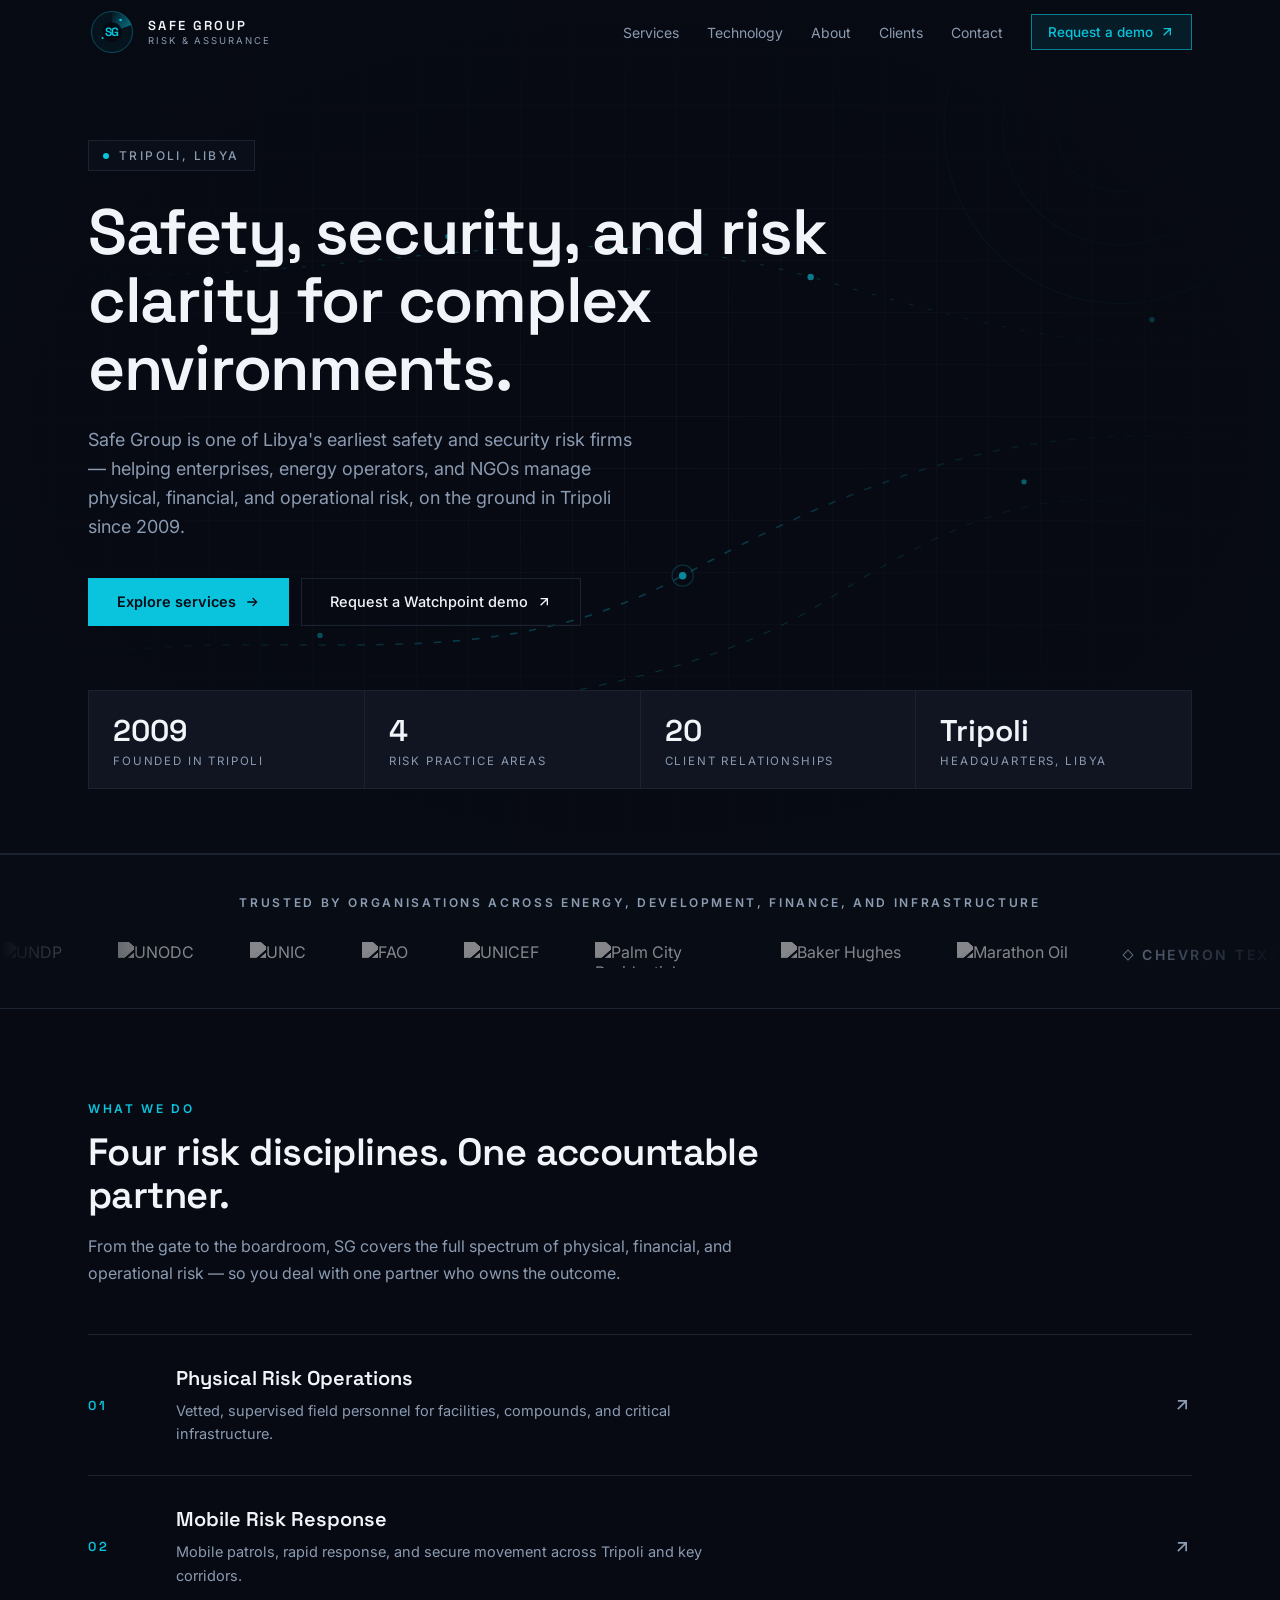
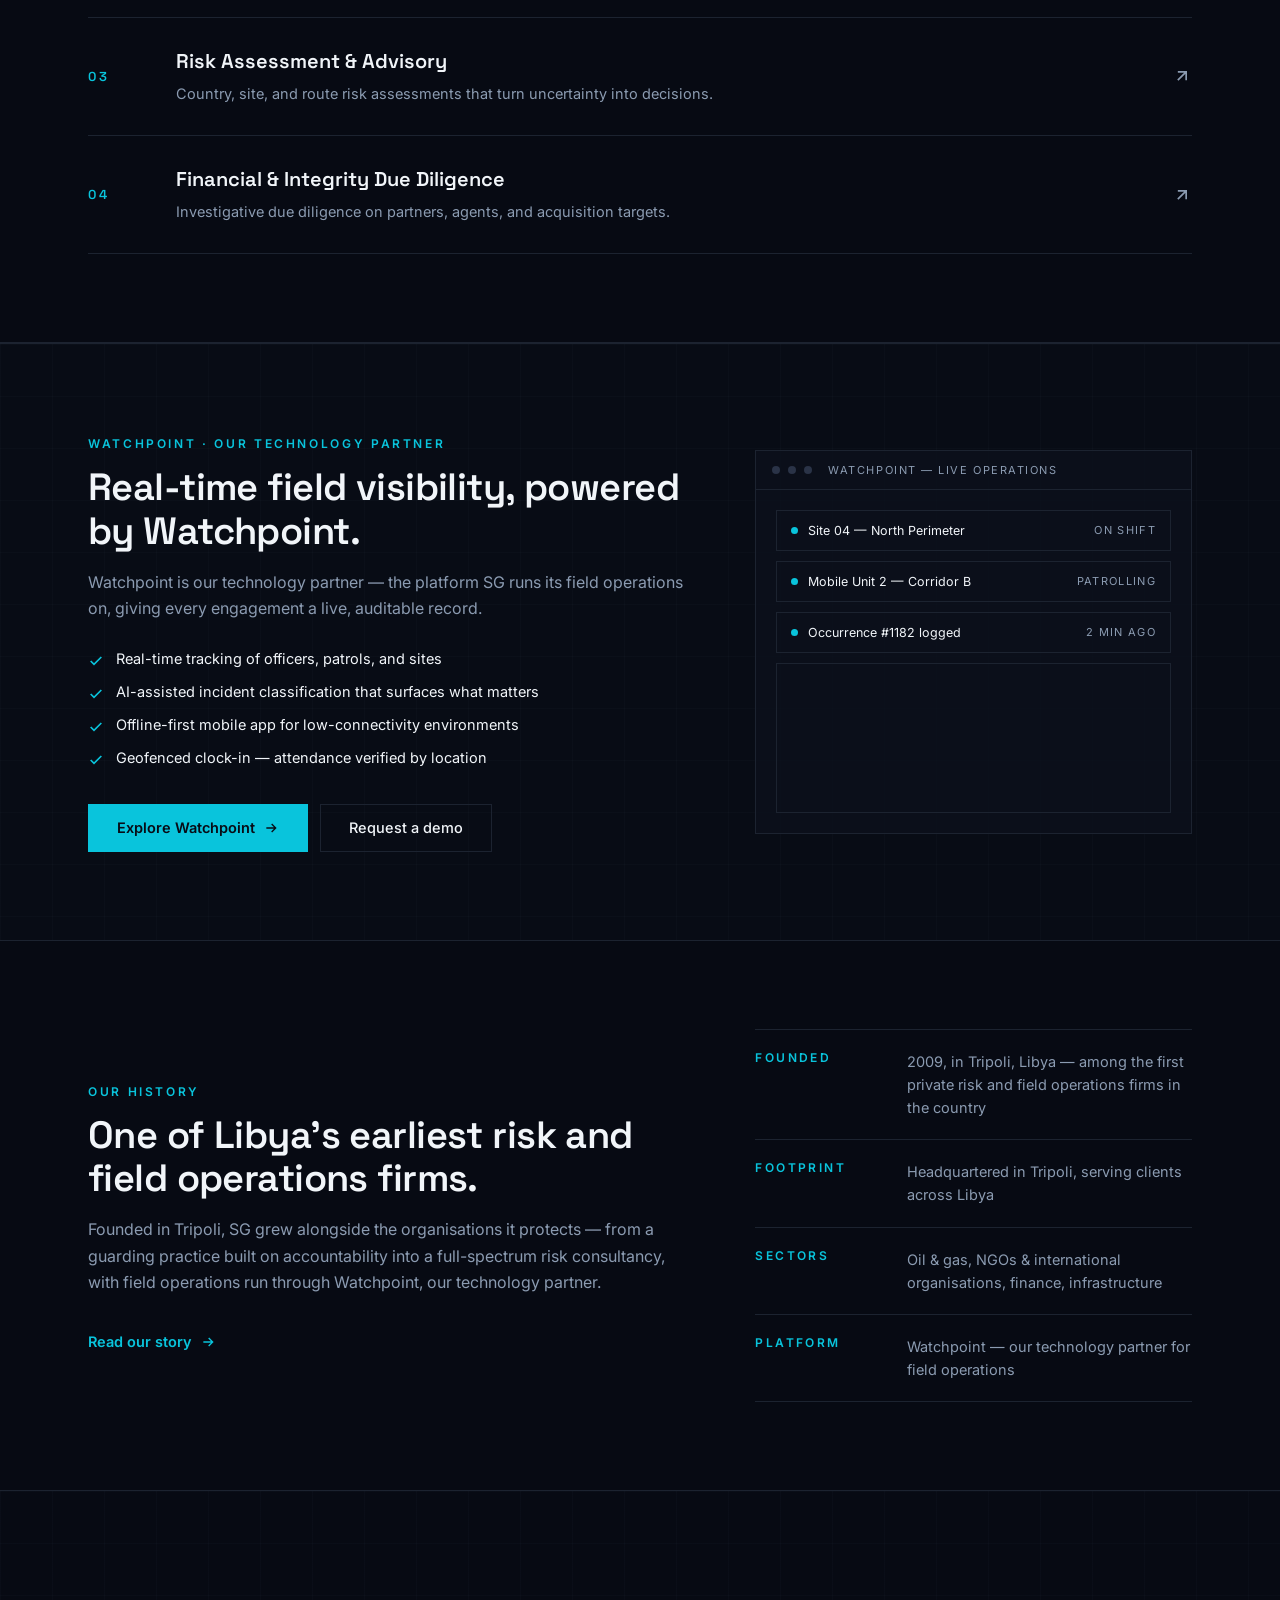
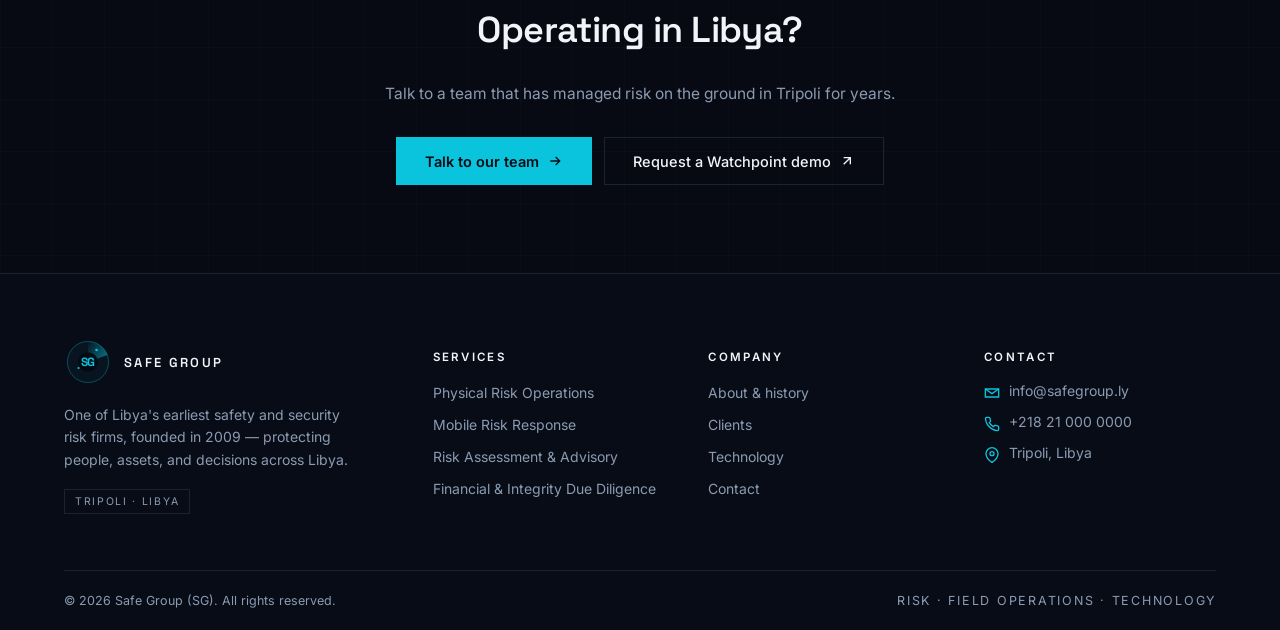
==== commit bb73bc5c: "Add files via upload" ====
--- a/index.html
+++ b/index.html
@@ -12,7 +12,7 @@
 <header class="site">
   <div class="barinner">
     <a href="index.html" class="brand" aria-label="Safe Group home">
-      <svg class="brand-mark" viewBox="0 0 52 52" aria-hidden="true"><circle cx="26" cy="26" r="24.5" fill="none" stroke="#09C4DC" stroke-opacity="0.55" stroke-width="1"/><circle cx="26" cy="26" r="24.5" fill="#09C4DC" fill-opacity="0.07"/><circle cx="26" cy="26" r="19" fill="none" stroke="#09C4DC" stroke-opacity="0.35" stroke-width="0.5"/><text x="26" y="32" text-anchor="middle" font-family="Space Grotesk, sans-serif" font-size="15" font-weight="700" fill="#09C4DC" letter-spacing="-0.3">SG</text></svg>
+      <svg class="brand-mark" viewBox="0 0 56 56" aria-hidden="true"><defs><linearGradient id="sweepGrad-h0" x1="28" y1="4" x2="50.5" y2="19.8" gradientUnits="userSpaceOnUse"><stop offset="0" stop-color="#09C4DC" stop-opacity="0"/><stop offset="1" stop-color="#09C4DC" stop-opacity="0.5"/></linearGradient></defs><circle cx="28" cy="28" r="24" fill="none" stroke="#09C4DC" stroke-opacity="0.4" stroke-width="1"/><circle cx="28" cy="28" r="24" fill="#09C4DC" fill-opacity="0.05"/><path d="M28,28 L28,4 A24,24 0 0,1 50.5,19.8 Z" fill="url(#sweepGrad-h0)"/><circle cx="38" cy="14" r="1.6" fill="#09C4DC" class="geo-node-dot"/><circle cx="17" cy="35" r="1.3" fill="#09C4DC" class="geo-node-dot" style="animation-delay:1.2s"/><circle cx="28" cy="28" r="11.5" fill="#050810" fill-opacity="0.88"/><text x="28" y="33" text-anchor="middle" font-family="Space Grotesk, sans-serif" font-size="14" font-weight="700" fill="#09C4DC" letter-spacing="-0.3">SG</text></svg>
       <span class="brand-text">
         <span class="name font-display">SAFE GROUP</span>
         <span class="sub">Risk &amp; Assurance</span>
@@ -242,7 +242,7 @@
   <div class="wrap footer-top">
     <div>
       <div class="footer-brand">
-        <svg class="brand-mark" viewBox="0 0 52 52" aria-hidden="true"><circle cx="26" cy="26" r="24.5" fill="none" stroke="#09C4DC" stroke-opacity="0.55" stroke-width="1"/><circle cx="26" cy="26" r="24.5" fill="#09C4DC" fill-opacity="0.07"/><circle cx="26" cy="26" r="19" fill="none" stroke="#09C4DC" stroke-opacity="0.35" stroke-width="0.5"/><text x="26" y="32" text-anchor="middle" font-family="Space Grotesk, sans-serif" font-size="15" font-weight="700" fill="#09C4DC" letter-spacing="-0.3">SG</text></svg>
+        <svg class="brand-mark" viewBox="0 0 56 56" aria-hidden="true"><defs><linearGradient id="sweepGrad-f0" x1="28" y1="4" x2="50.5" y2="19.8" gradientUnits="userSpaceOnUse"><stop offset="0" stop-color="#09C4DC" stop-opacity="0"/><stop offset="1" stop-color="#09C4DC" stop-opacity="0.5"/></linearGradient></defs><circle cx="28" cy="28" r="24" fill="none" stroke="#09C4DC" stroke-opacity="0.4" stroke-width="1"/><circle cx="28" cy="28" r="24" fill="#09C4DC" fill-opacity="0.05"/><path d="M28,28 L28,4 A24,24 0 0,1 50.5,19.8 Z" fill="url(#sweepGrad-f0)"/><circle cx="38" cy="14" r="1.6" fill="#09C4DC" class="geo-node-dot"/><circle cx="17" cy="35" r="1.3" fill="#09C4DC" class="geo-node-dot" style="animation-delay:1.2s"/><circle cx="28" cy="28" r="11.5" fill="#050810" fill-opacity="0.88"/><text x="28" y="33" text-anchor="middle" font-family="Space Grotesk, sans-serif" font-size="14" font-weight="700" fill="#09C4DC" letter-spacing="-0.3">SG</text></svg>
         <span class="name font-display">SAFE GROUP</span>
       </div>
       <p class="footer-about">One of Libya's earliest safety and security risk firms, founded in 2009 — protecting people, assets, and decisions across Libya.</p>
@@ -288,11 +288,36 @@
     if (a.getAttribute('href') === 'index.html') a.classList.add('active');
   });
   // Build client marquee
-  const clients = ['UNDP','UNODC','UNIC','FAO','UNICEF','Palm City Residential Complex','Baker Hughes','Marathon Oil','Chevron Texaco','Alstom','Embassy of Saudi Arabia','VFS Global','Austrian Embassy','Red Cross','Turkmall','Daewoo Construction','Mining Action Group','Suncor Energy','Saviny Restaurant','Carter Center'];
+  const clients = [
+    {name:'UNDP', logo:'undp-logo.png'},
+    {name:'UNODC', logo:'unodc-logo.png'},
+    {name:'UNIC', logo:'unic-logo.png'},
+    {name:'FAO', logo:'fao-logo.png'},
+    {name:'UNICEF', logo:'unicef-logo.png'},
+    {name:'Palm City Residential Complex', logo:'palmcity-logo.png'},
+    {name:'Baker Hughes', logo:'bakerhughes-logo.png'},
+    {name:'Marathon Oil', logo:'marathon-logo.png'},
+    {name:'Chevron Texaco', logo:null},
+    {name:'Alstom', logo:'alstom-logo.png'},
+    {name:'Embassy of Saudi Arabia', logo:'ksa-logo.png'},
+    {name:'VFS Global', logo:'vfs-logo.png'},
+    {name:'Austrian Embassy', logo:'austrianembassy-logo.png'},
+    {name:'Red Cross', logo:'icrc-logo.png'},
+    {name:'Turkmall', logo:'turkmall-logo.png'},
+    {name:'Daewoo Construction', logo:'daewoo-logo.png'},
+    {name:'Mining Action Group', logo:'mag-logo.png'},
+    {name:'Suncor Energy', logo:'suncor-logo.png'},
+    {name:'Saviny Restaurant', logo:null},
+    {name:'Carter Center', logo:'cartercenter-logo.png'}
+  ];
   const track = document.getElementById('marquee');
   if (track) {
     const all = [...clients, ...clients];
-    track.innerHTML = all.map(name => `<span class="client-mark"><span class="diamond"></span>${name}</span>`).join('');
+    track.innerHTML = all.map(c =>
+      c.logo
+        ? `<span class="marquee-item"><img class="marquee-logo" src="${c.logo}" alt="${c.name}"></span>`
+        : `<span class="client-mark"><span class="diamond"></span>${c.name}</span>`
+    ).join('');
   }
 </script>
 </body>
--- a/styles.css
+++ b/styles.css
@@ -97,7 +97,7 @@
 }
 .brand { display: flex; align-items: center; gap: 12px; }
 .brand-mark {
-  height: 42px; width: 42px;
+  height: 48px; width: 48px;
   flex-shrink: 0;
   display: block;
 }
@@ -238,6 +238,9 @@
 .client-mark { display: inline-flex; align-items: center; gap: 10px; white-space: nowrap; color: hsl(215 20% 62% / .65); font-size: 14px; font-weight: 600; text-transform: uppercase; letter-spacing: .18em; transition: color .3s; }
 .client-mark:hover { color: var(--foreground); }
 .client-mark .diamond { height: 8px; width: 8px; transform: rotate(45deg); border: 1px solid currentColor; flex-shrink: 0; }
+.marquee-item { display: inline-flex; align-items: center; flex-shrink: 0; }
+.marquee-logo { height: 26px; max-width: 130px; object-fit: contain; filter: grayscale(1) brightness(1.7) opacity(0.5); transition: filter .3s; }
+.marquee-item:hover .marquee-logo { filter: grayscale(0) opacity(0.9); }
 
 /* ---------------- dossier / numbered list ---------------- */
 .dossier-list { border-top: 1px solid var(--border); }
@@ -351,8 +354,13 @@
 .sector-head .rule { flex: 1; height: 1px; background: var(--border); }
 .sector-head .count { font-size: 12px; color: var(--muted-foreground); }
 .sector-grid { margin-top: 22px; display: grid; grid-template-columns: repeat(3, 1fr); gap: 1px; background: var(--border); border: 1px solid var(--border); }
-.sector-grid .cell { background: hsl(221 39% 8% / .6); height: 94px; display: flex; align-items: center; justify-content: center; transition: background-color .3s; }
+.sector-grid .cell { background: hsl(221 39% 8% / .6); height: 128px; display: flex; flex-direction: column; align-items: center; justify-content: center; gap: 12px; padding: 16px 20px; transition: background-color .3s; }
 .sector-grid .cell:hover { background: hsl(221 39% 8% / .9); }
+.client-logo { height: 38px; max-width: 100%; object-fit: contain; filter: grayscale(1) brightness(1.6) opacity(0.55); transition: filter .3s; }
+.sector-grid .cell:hover .client-logo { filter: grayscale(0) opacity(1); }
+.cell-name { font-size: 11px; font-weight: 600; text-transform: uppercase; letter-spacing: .14em; color: hsl(215 20% 62% / .55); text-align: center; transition: color .3s; }
+.sector-grid .cell:hover .cell-name { color: var(--muted-foreground); }
+.sector-grid .cell.text-only { flex-direction: row; }
 @media (max-width: 760px) { .sector-grid { grid-template-columns: 1fr 1fr; } }
 @media (max-width: 480px) { .sector-grid { grid-template-columns: 1fr; } }
 
@@ -365,9 +373,9 @@
 
 /* ---------------- contact ---------------- */
 .contact-paths { display: grid; grid-template-columns: 1fr 1fr; gap: 1px; background: var(--border); border: 1px solid var(--border); margin-bottom: 8px; }
-.contact-path { background: hsl(221 39% 8% / .7); padding: 34px 32px; cursor: pointer; transition: background-color .3s; border: none; text-align: left; width: 100%; }
+.contact-path { background: hsl(221 39% 8% / .7); padding: 34px 32px; cursor: pointer; transition: background-color .3s; border: none; text-align: left; width: 100%; color: var(--foreground); font-family: inherit; }
 .contact-path.active, .contact-path:hover { background: hsl(221 39% 8% / .95); }
-.contact-path h2 { margin: 18px 0 0; font-size: 19px; font-weight: 600; }
+.contact-path h2 { margin: 18px 0 0; font-size: 19px; font-weight: 600; color: var(--foreground); }
 .contact-path p { margin: 10px 0 0; font-size: 14px; line-height: 1.6; color: var(--muted-foreground); }
 .contact-path .picked { margin-top: 16px; font-size: 12.5px; font-weight: 600; color: var(--primary); display: none; align-items: center; gap: 6px; }
 .contact-path.active .picked { display: inline-flex; }
